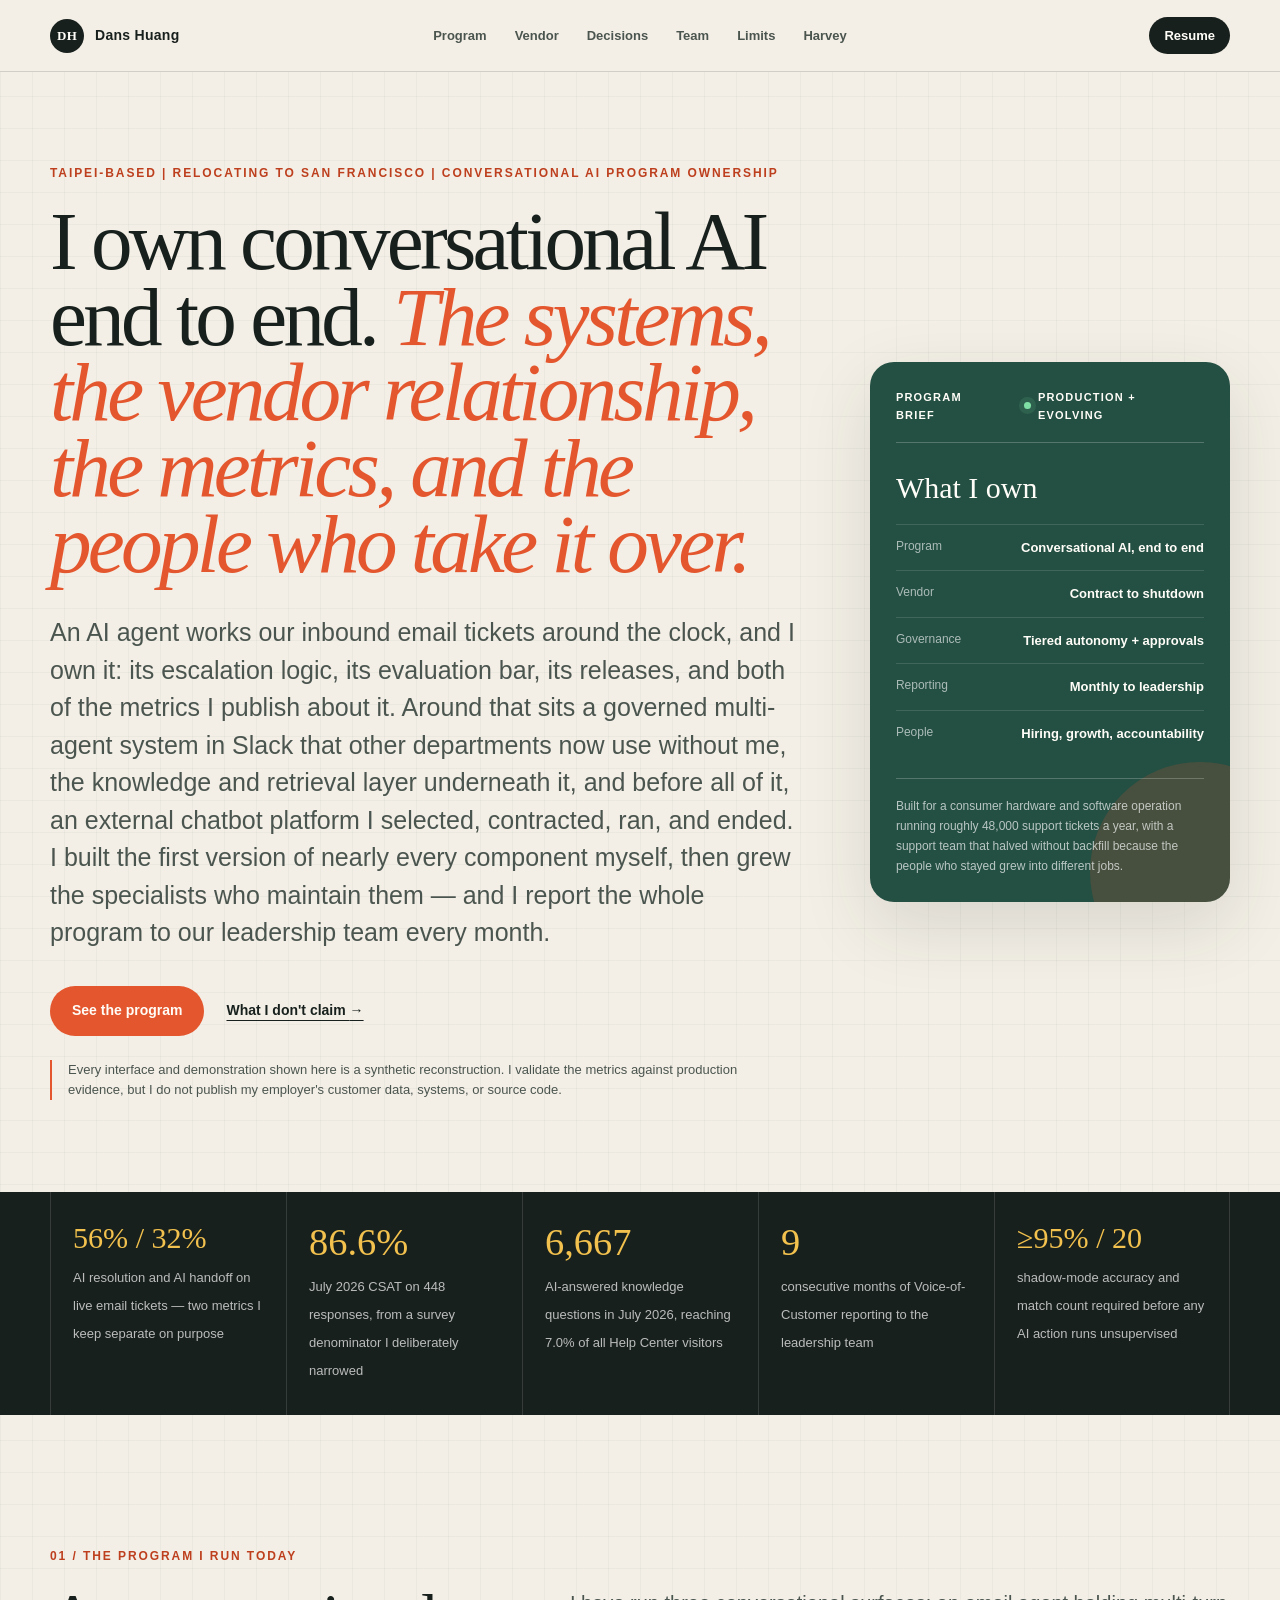
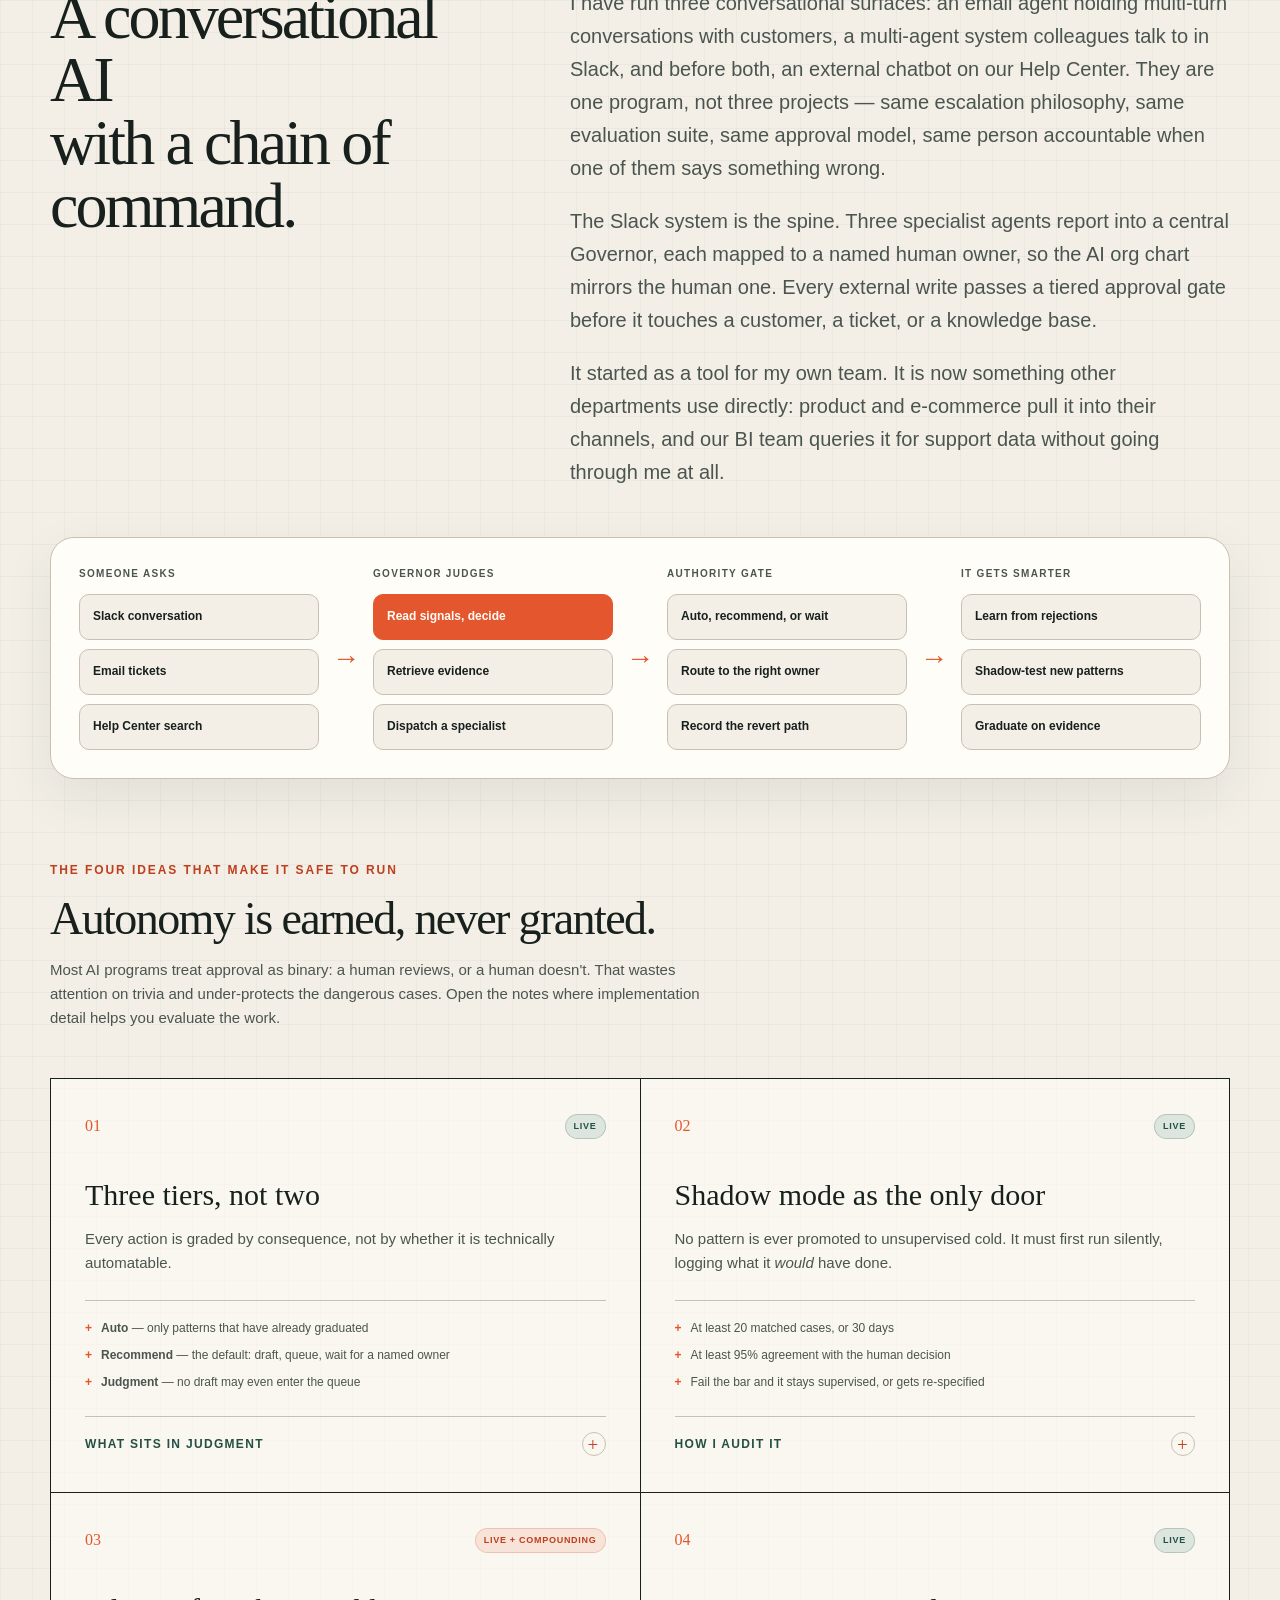
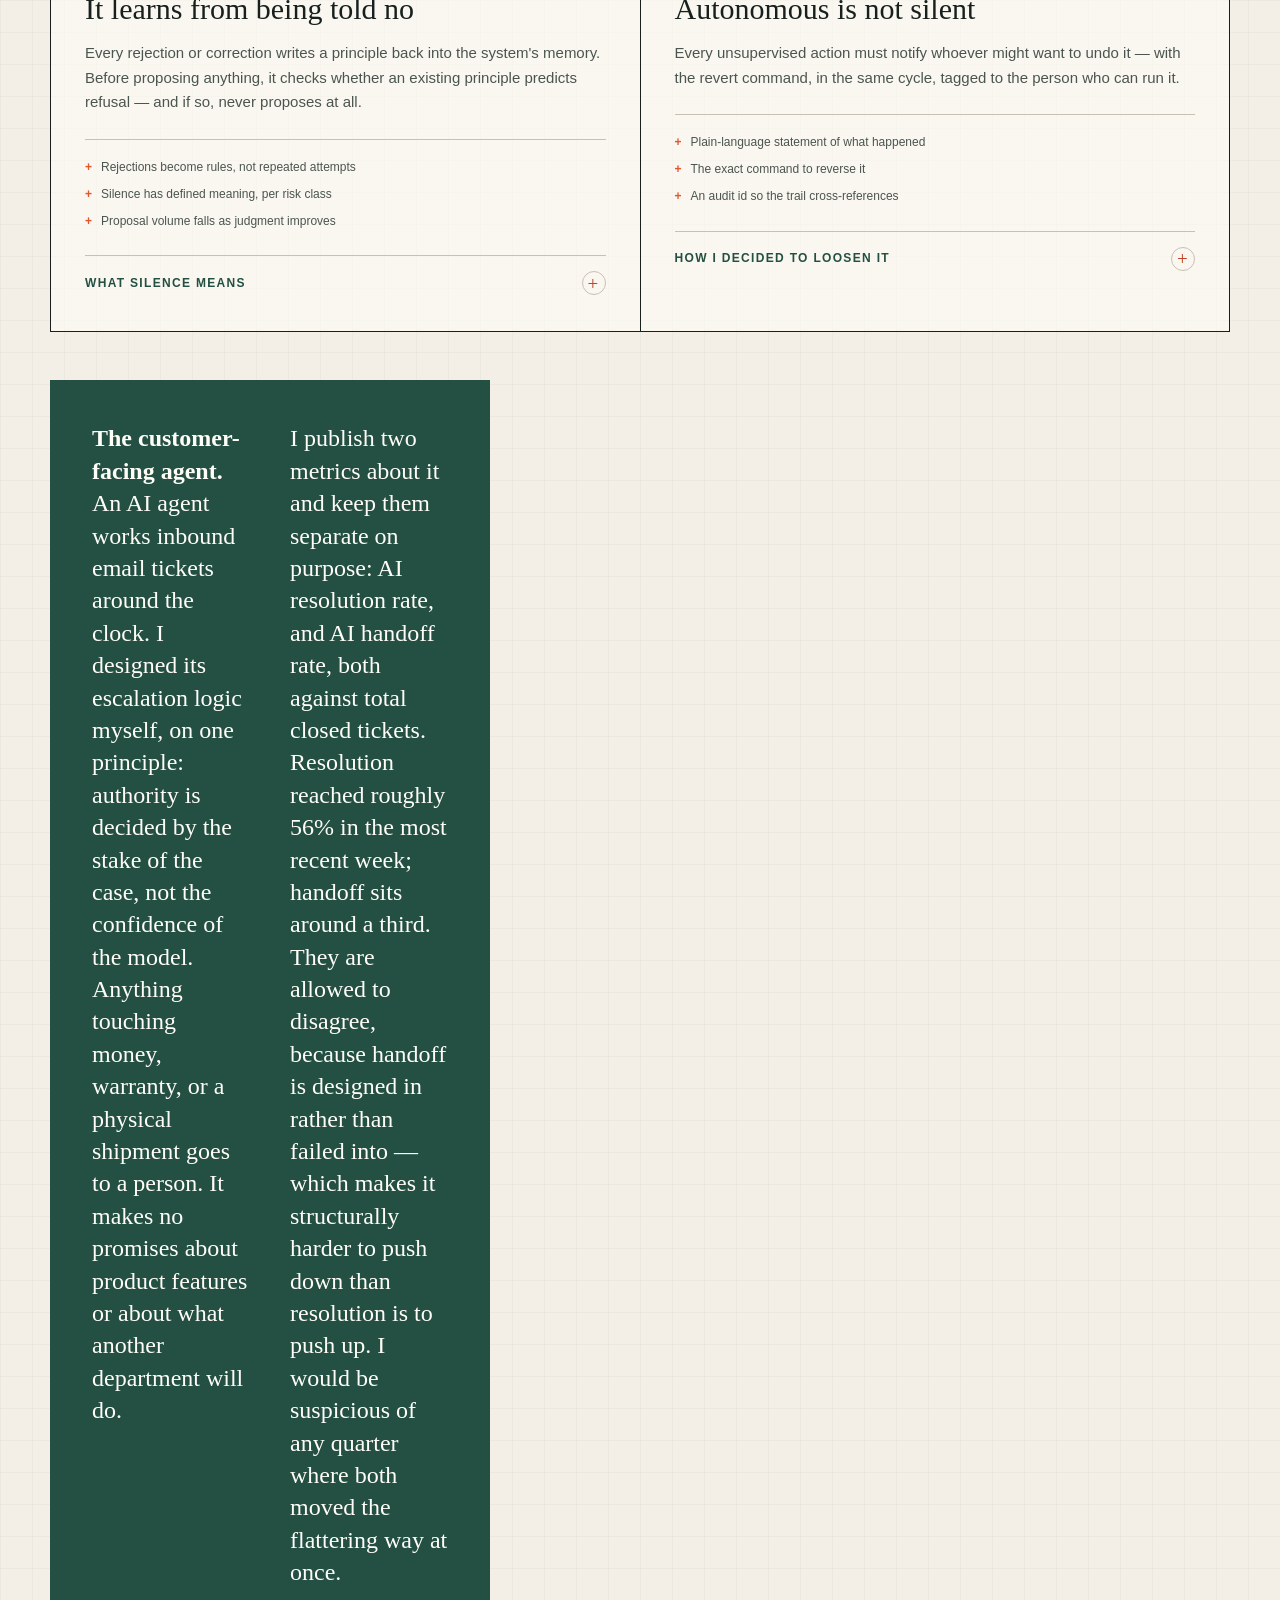
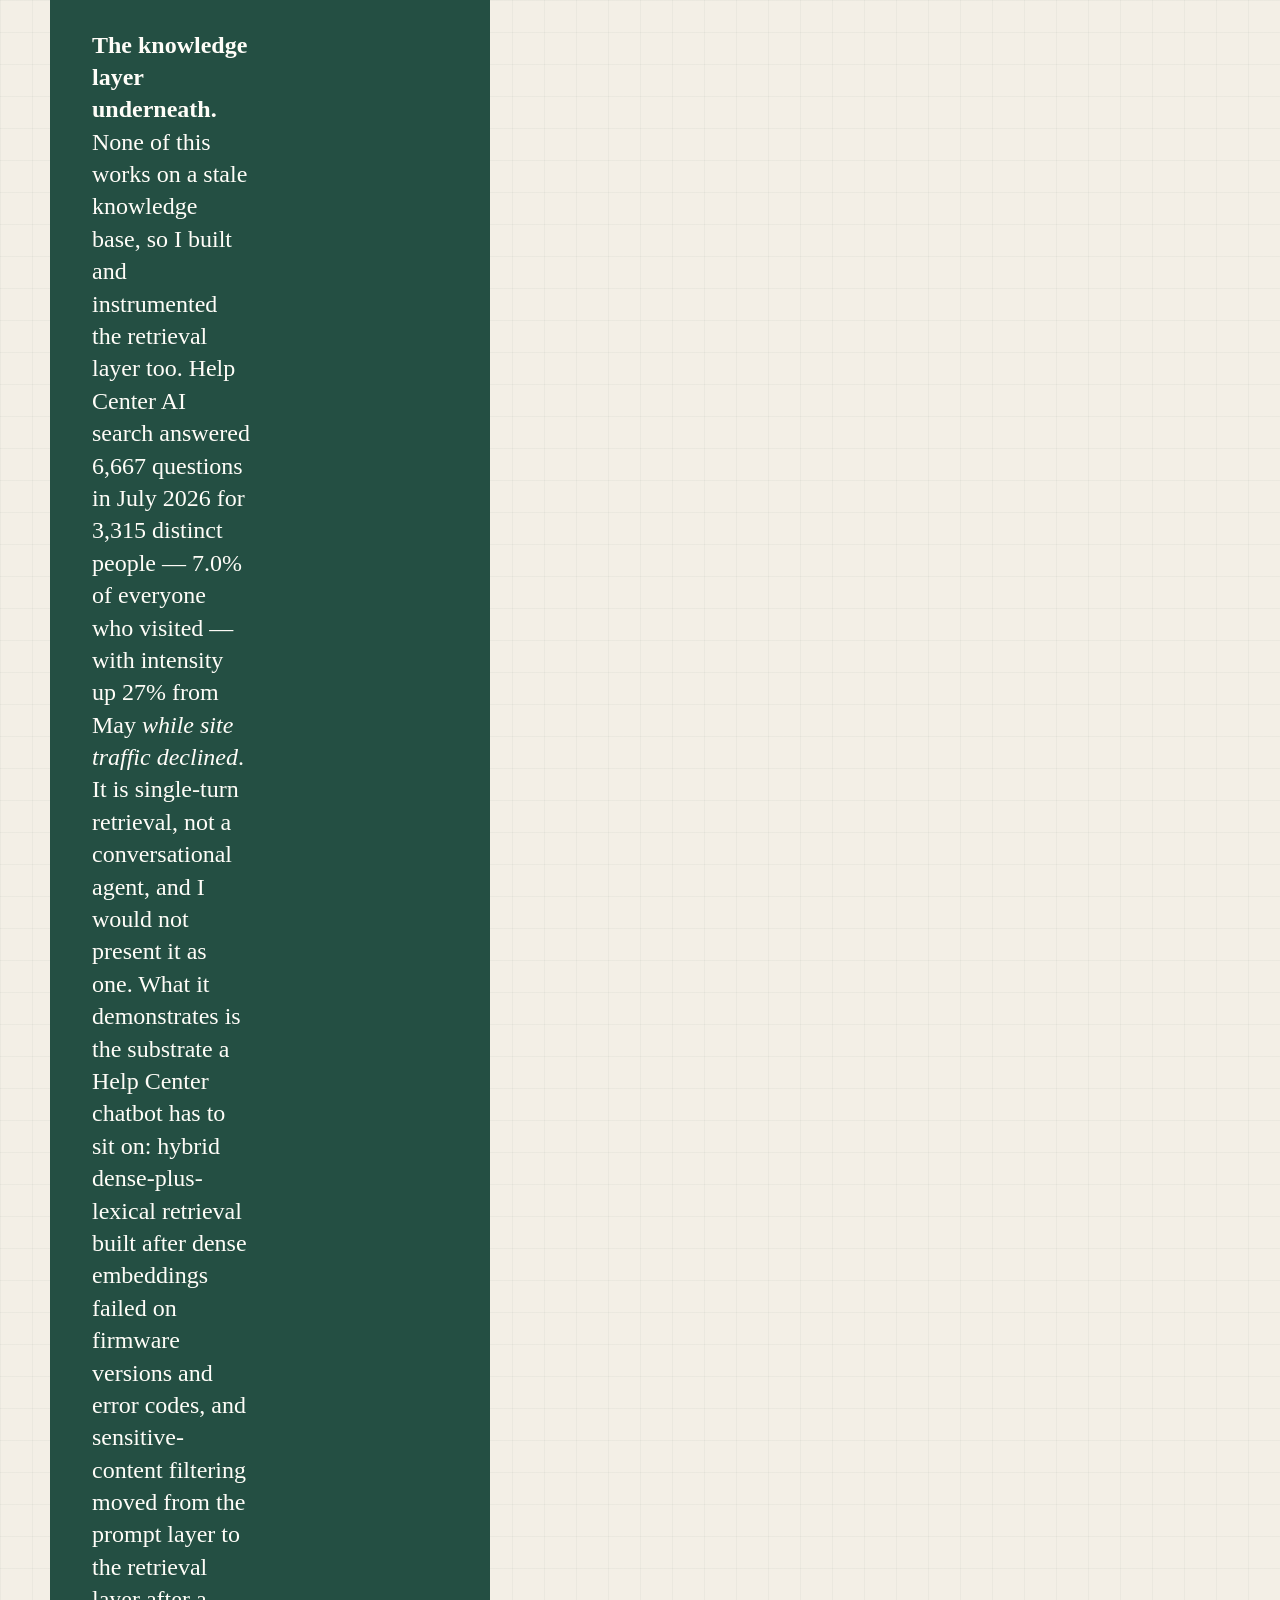
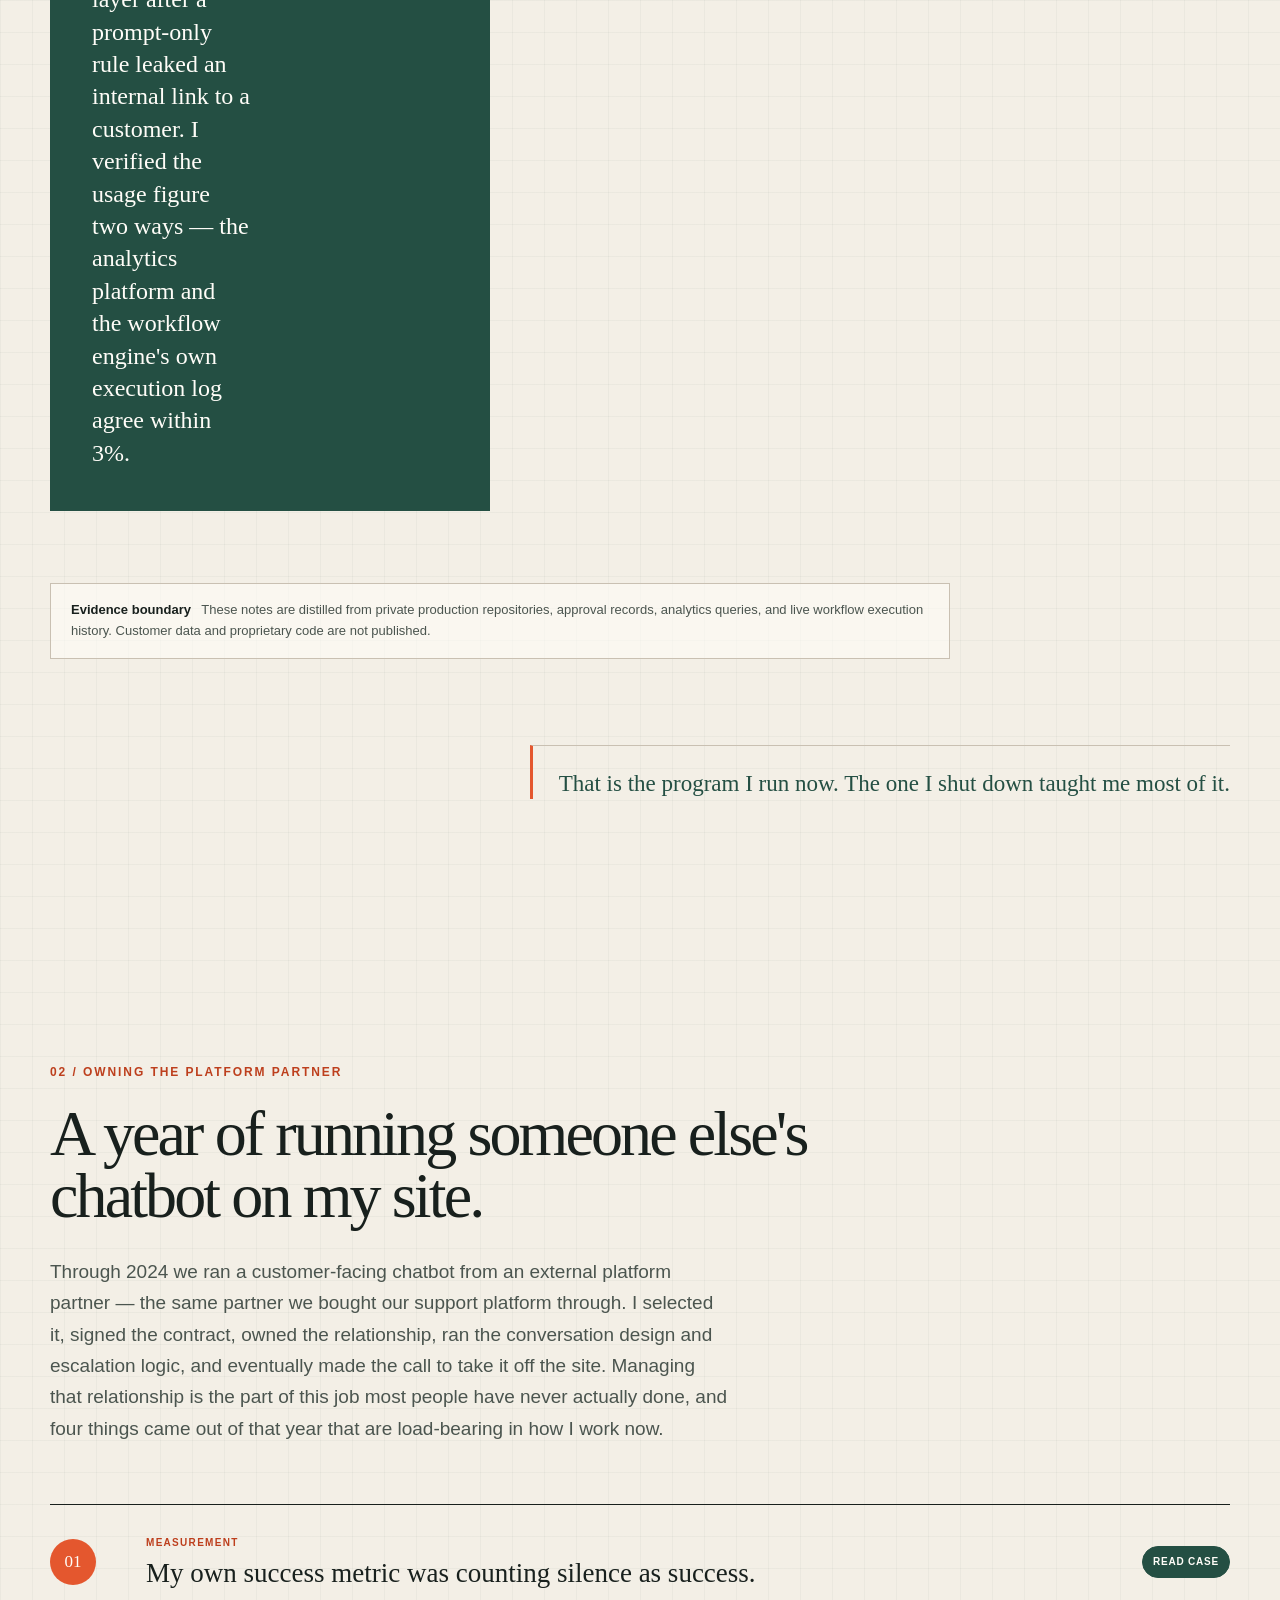
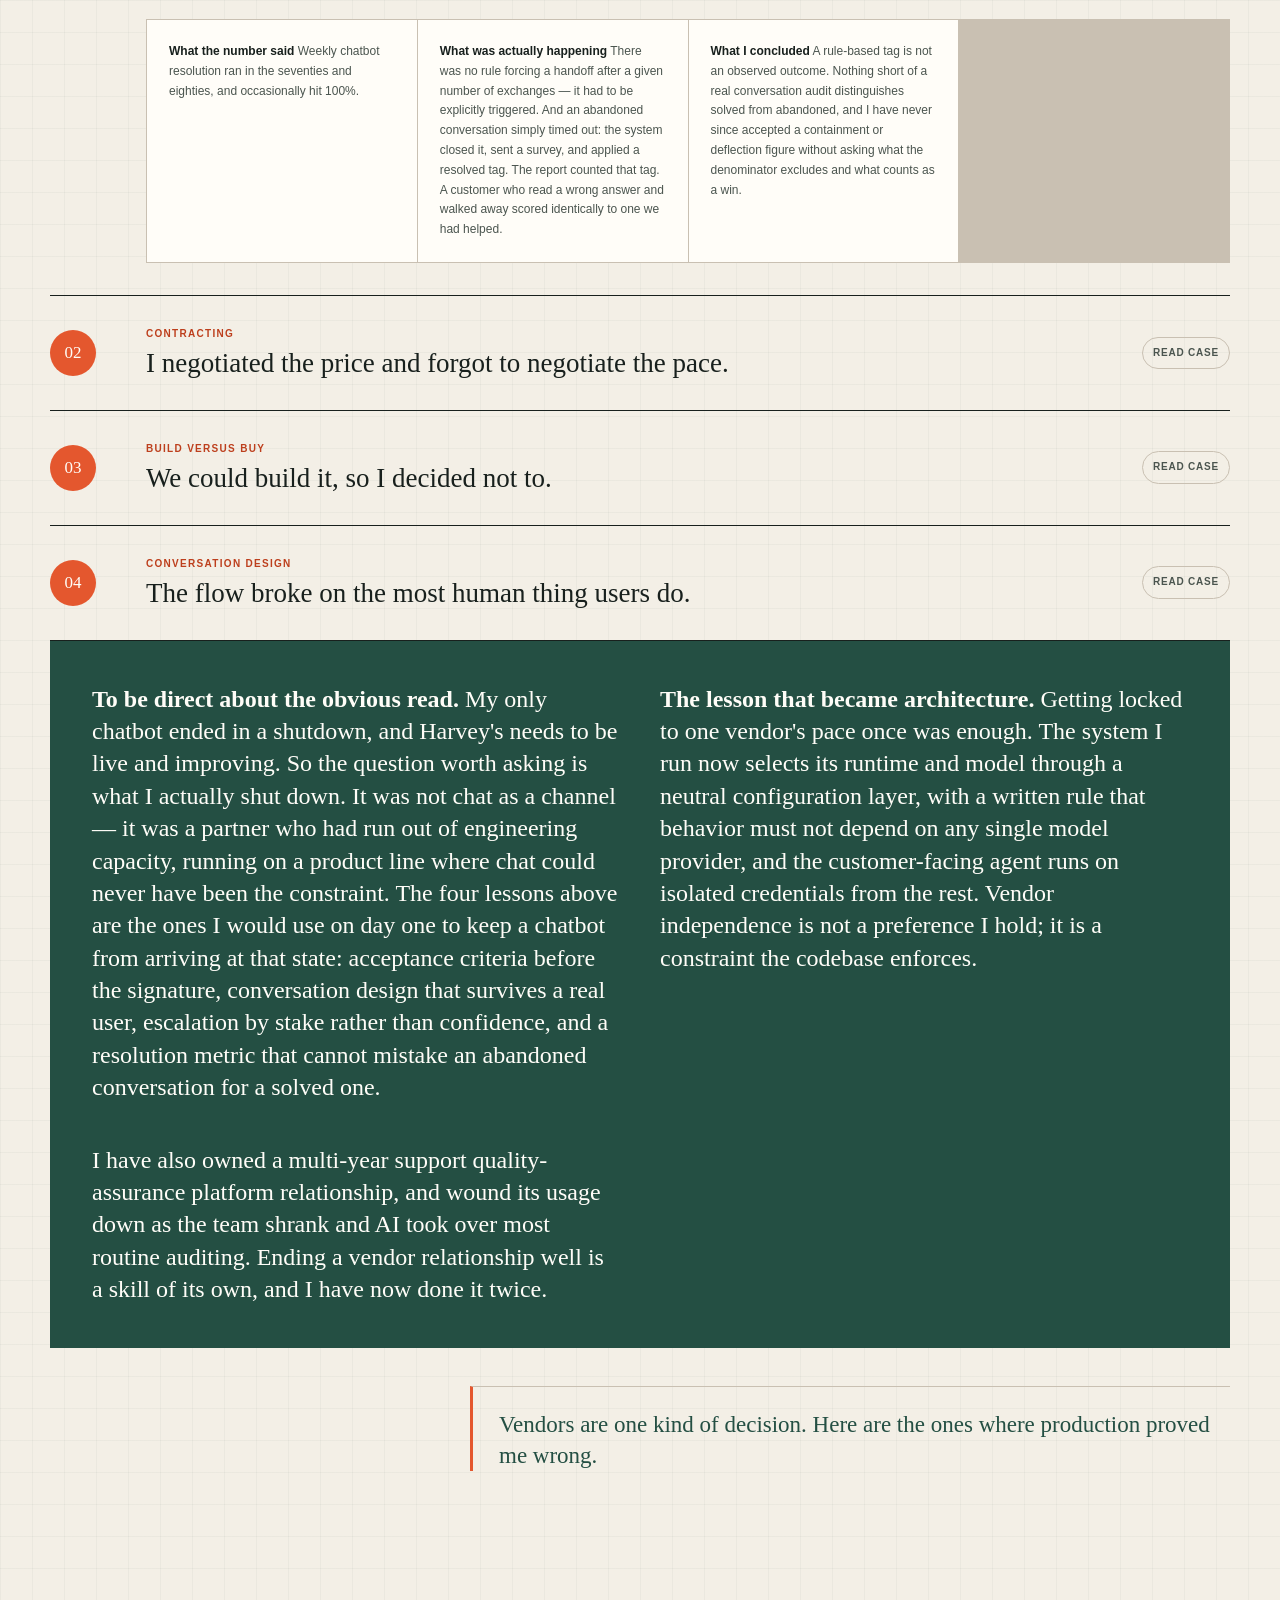
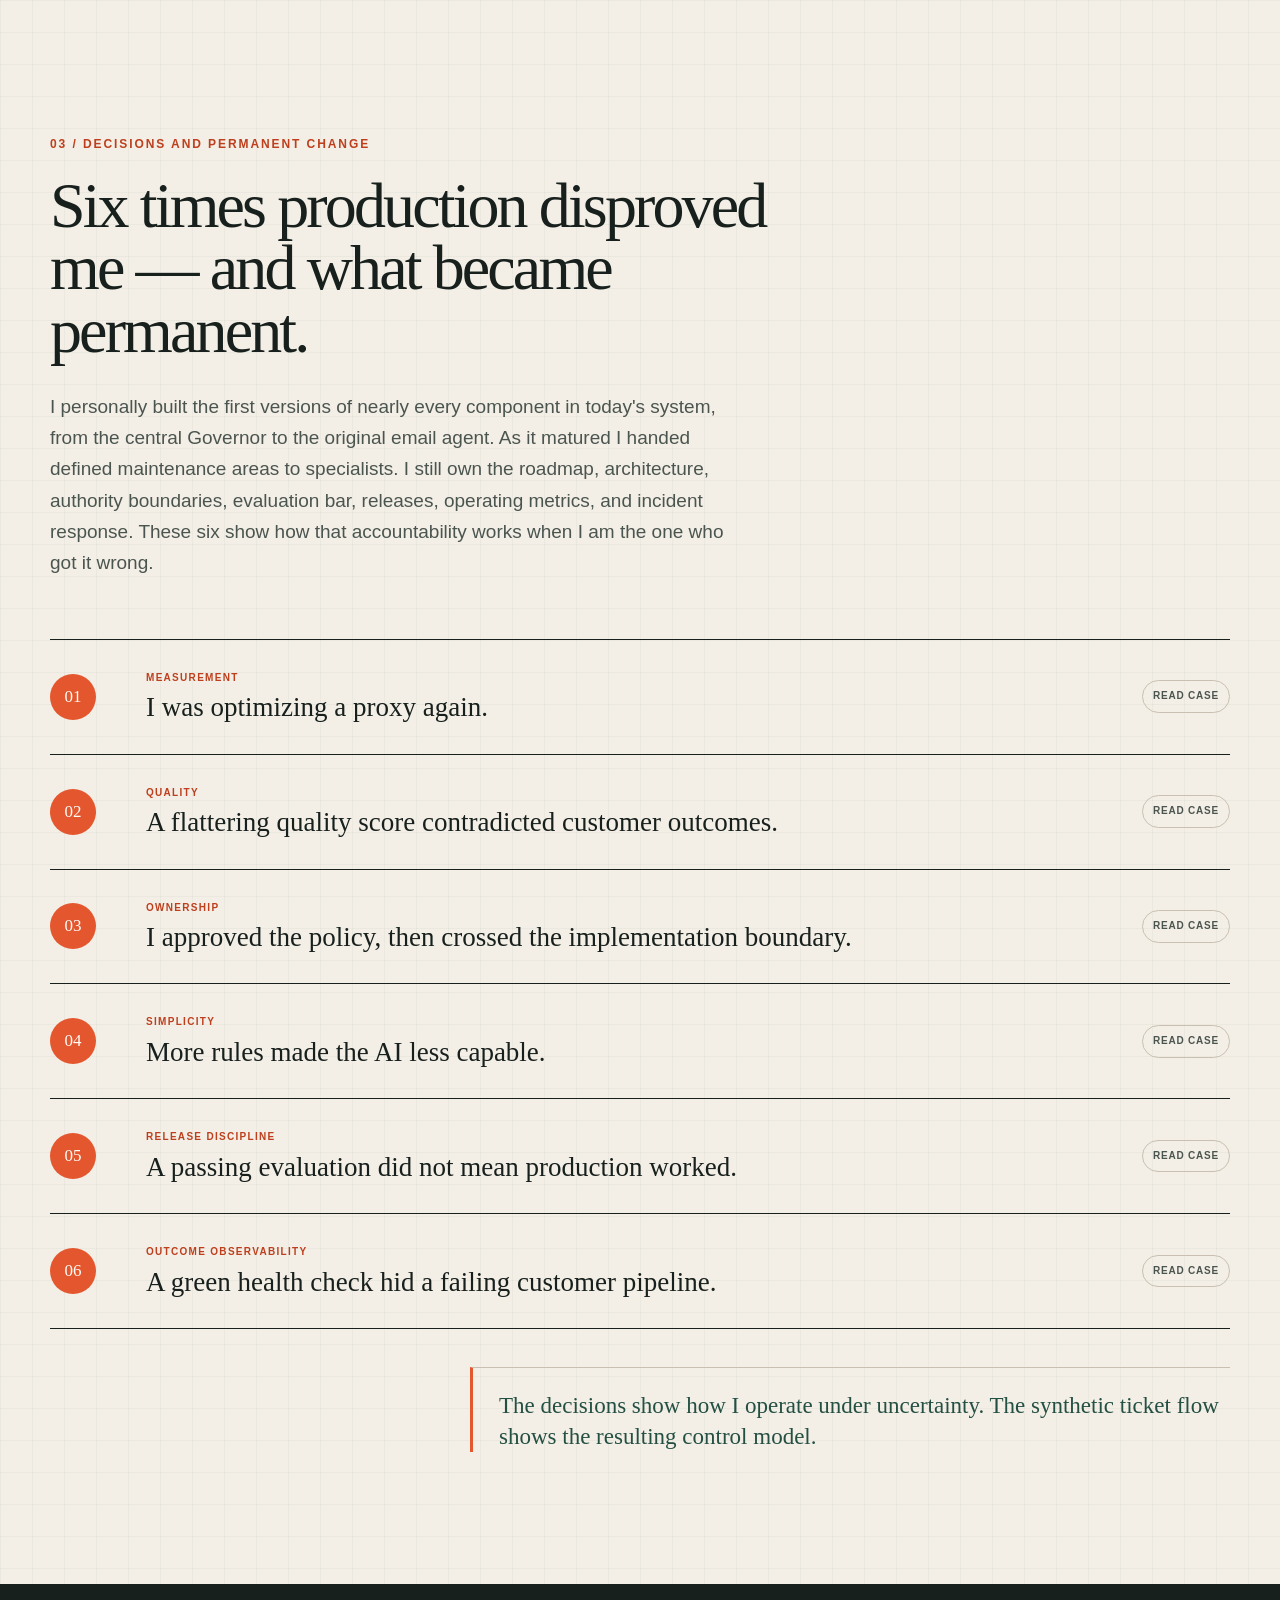
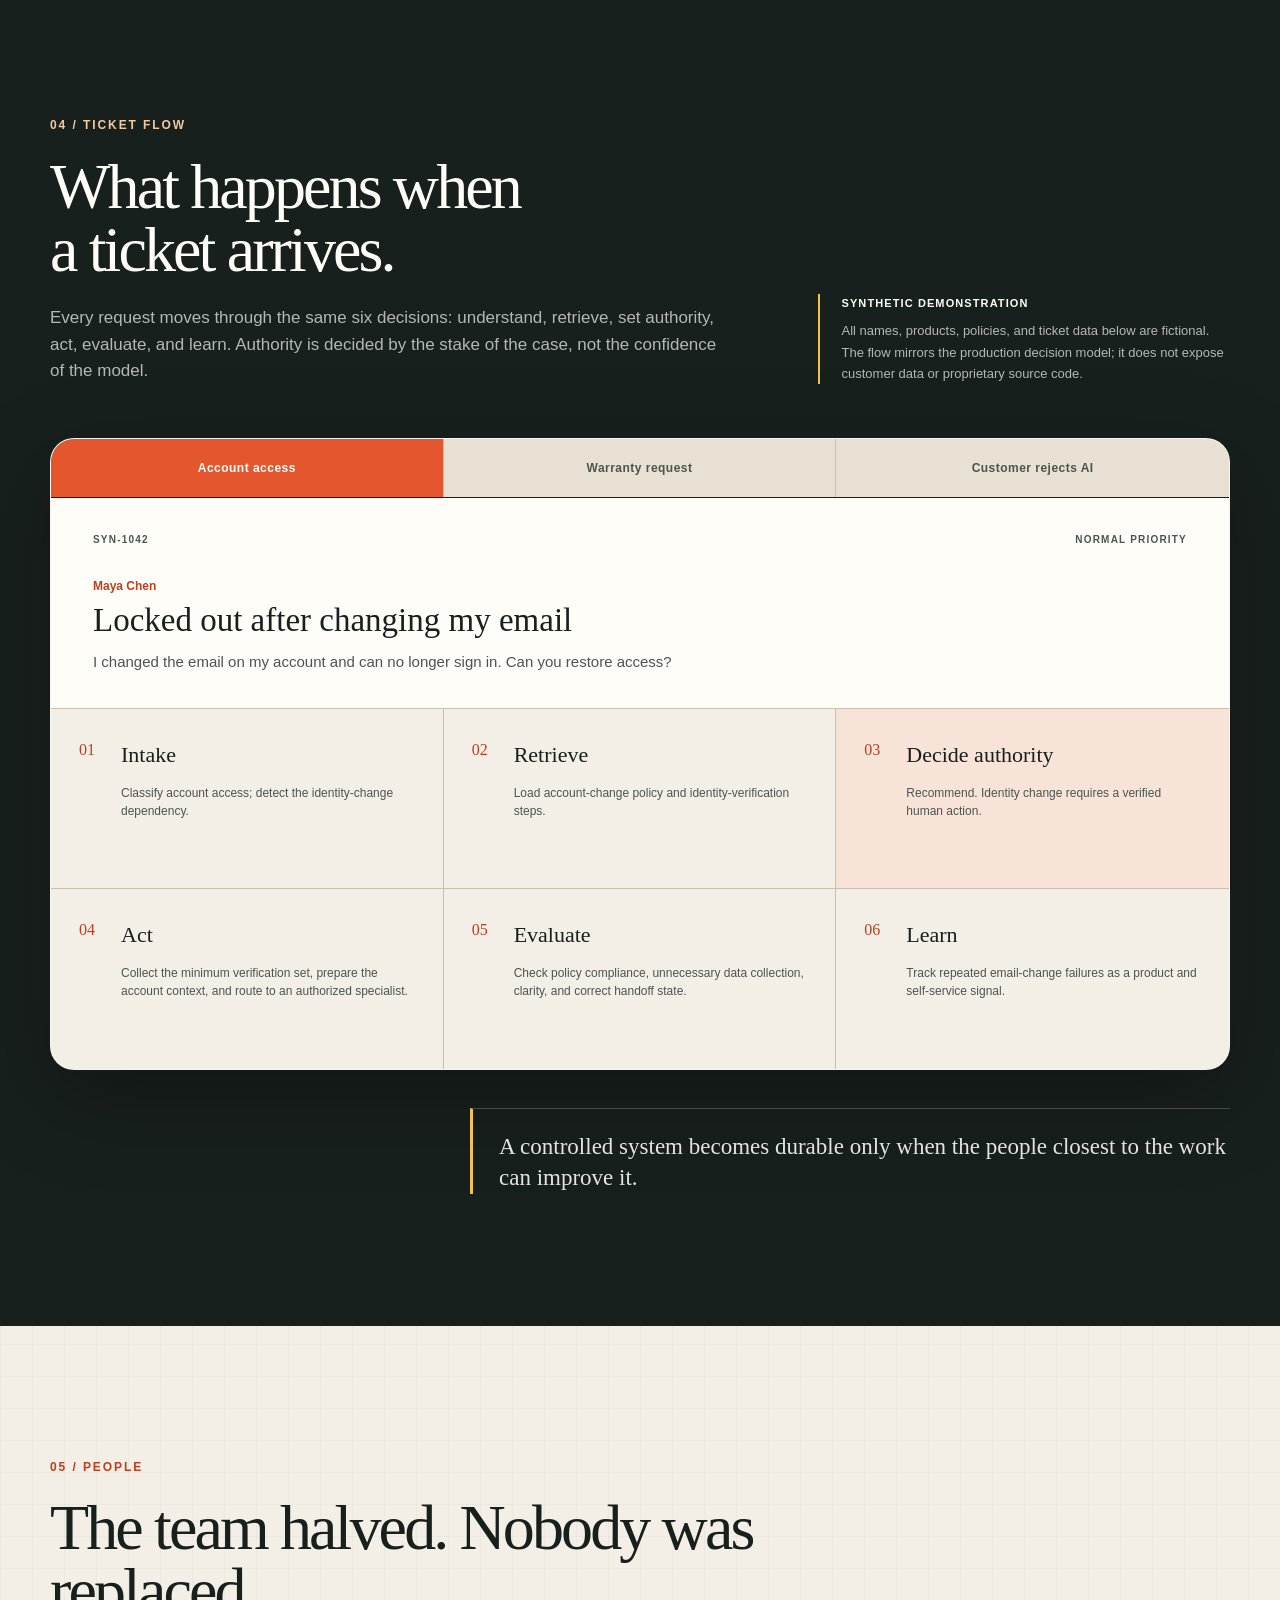
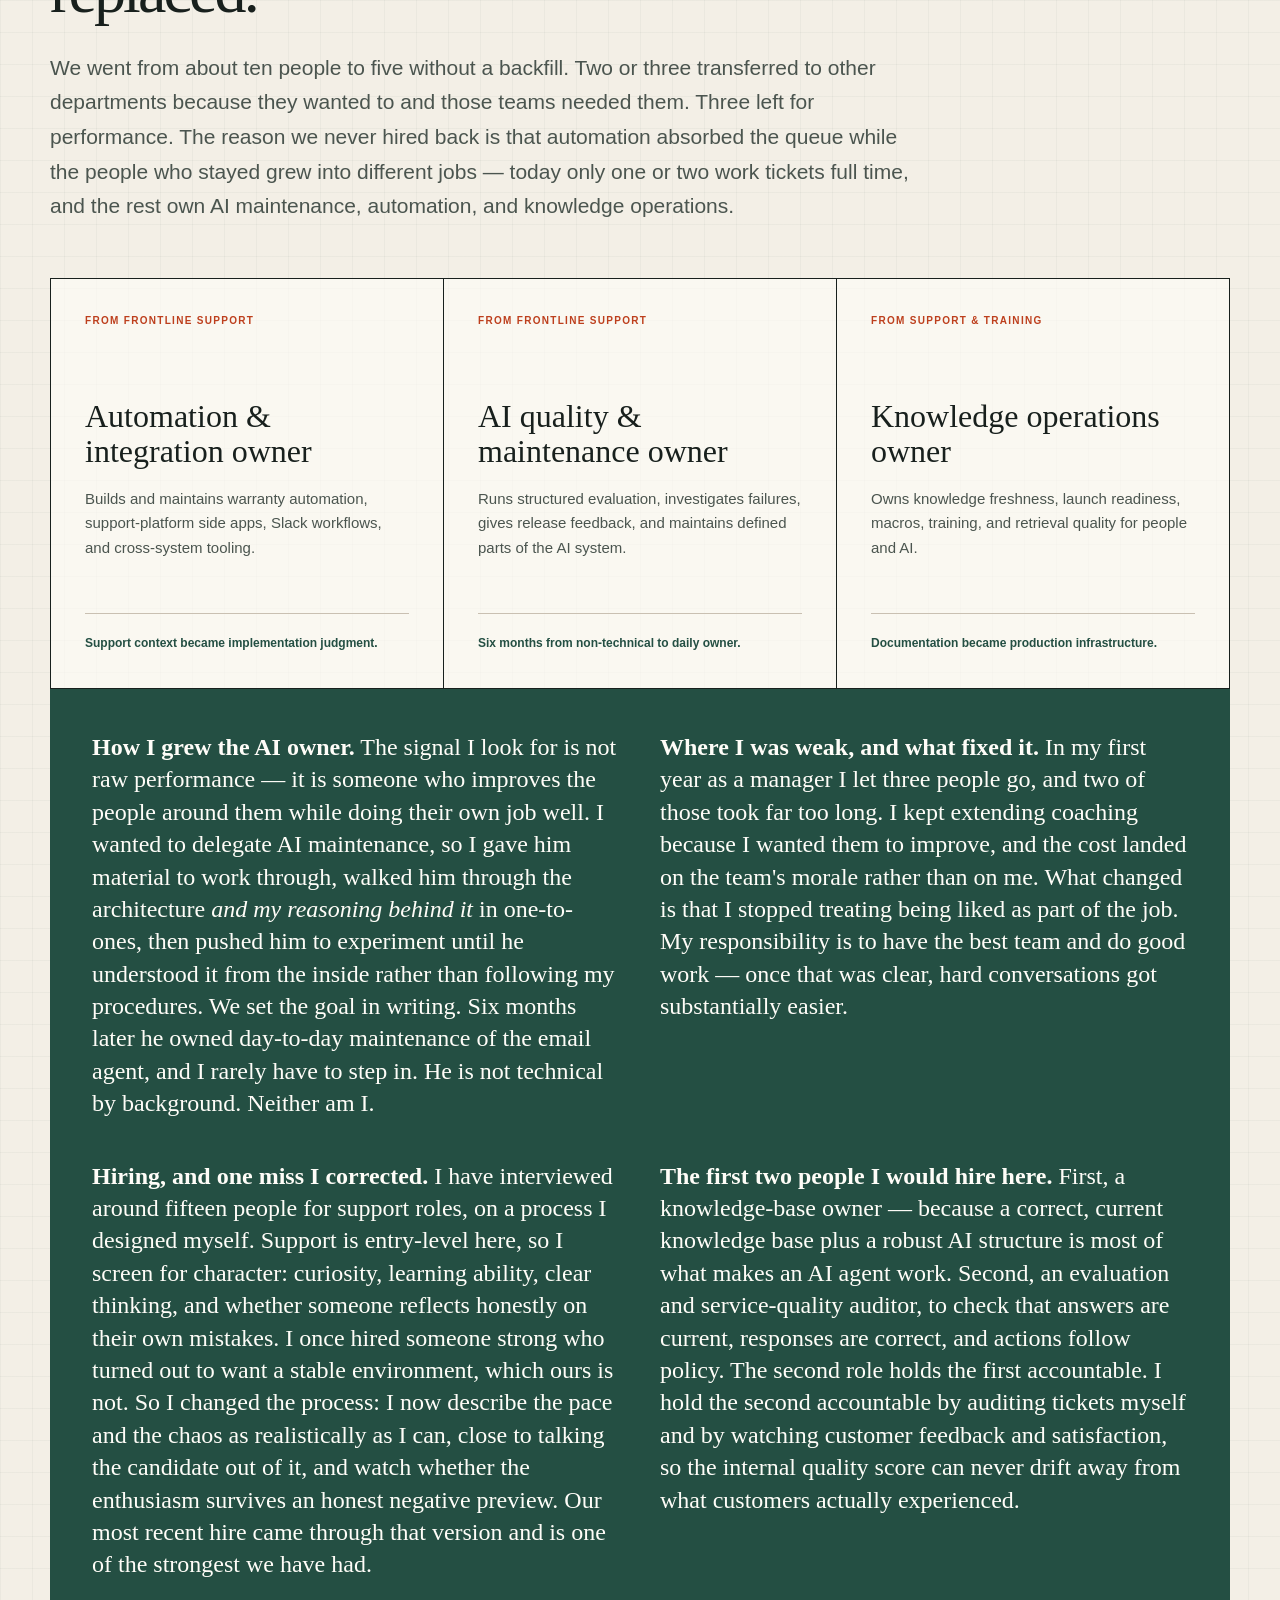
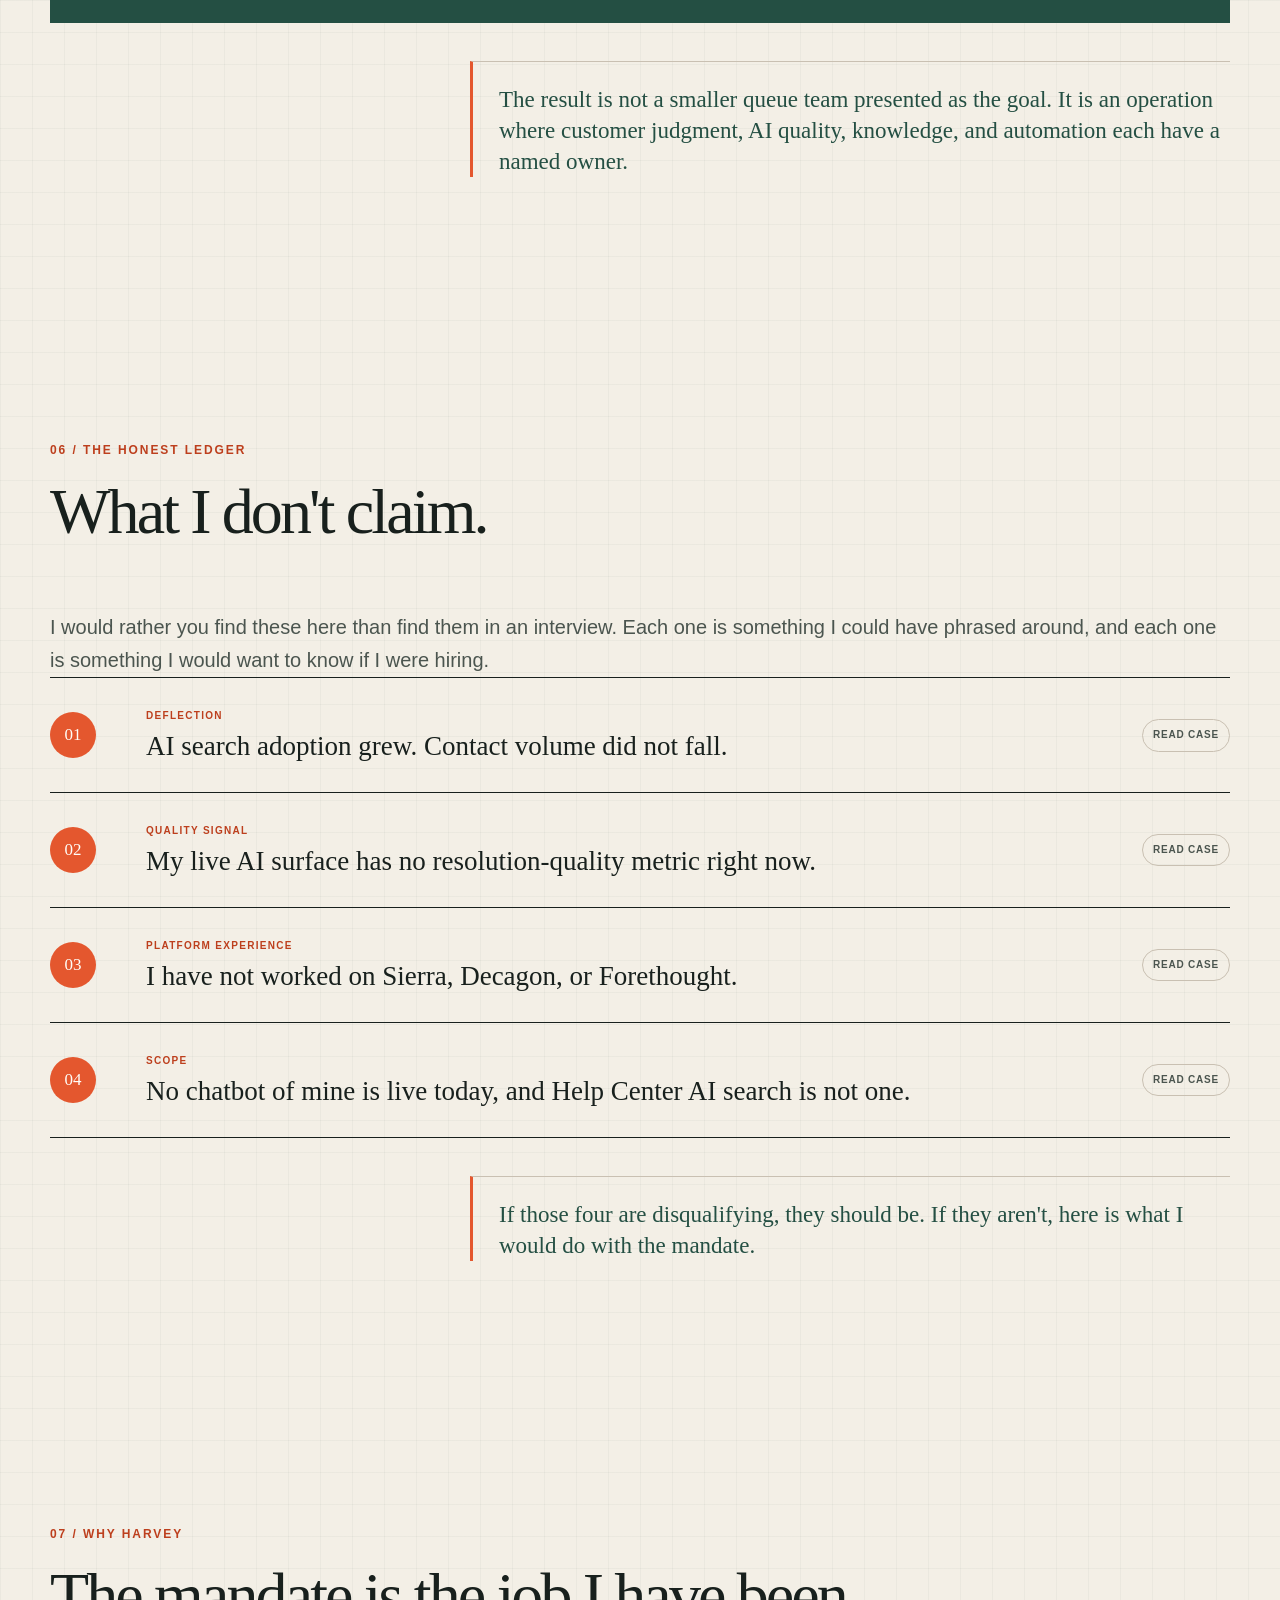
==== index.html @ 19cf3a64 "Conversational AI program ownership portfolio Case study for Dans Huang's AI Support Lead applicatio" ====
<!doctype html>
<html lang="en">
<head>
  <meta charset="utf-8">
  <meta name="viewport" content="width=device-width, initial-scale=1">
  <meta name="description" content="Dans Huang, AI Support Lead candidate: owned a chatbot program from contract to shutdown, built a governed multi-agent conversational AI that other departments use, and reports a program leadership argues with.">
  <meta name="theme-color" content="#f3efe6">
  <title>Dans Huang | Conversational AI Program Ownership</title>
  <script>document.documentElement.classList.add('js');</script>
  <link rel="stylesheet" href="styles.css?v=9">
  <script src="script.js?v=5" defer></script>
</head>
<body id="top">
  <a class="skip-link" href="#main">Skip to content</a>

  <header class="site-header">
    <a class="wordmark" href="#top" aria-label="Dans Huang, home">
      <span class="wordmark-mark">DH</span>
      <span>Dans Huang</span>
    </a>
    <nav class="site-nav" aria-label="Portfolio sections">
      <a href="#system">Program</a>
      <a href="#vendor">Vendor</a>
      <a href="#judgment">Decisions</a>
      <a href="#transformation">Team</a>
      <a href="#limits">Limits</a>
      <a href="#harvey">Harvey</a>
    </nav>
    <a class="header-jump" href="#harvey">Why Harvey</a>
    <a class="header-cta" href="assets/dans-huang-resume.pdf">Resume</a>
  </header>

  <main id="main">
    <section class="hero section-shell">
      <div class="hero-copy reveal">
        <p class="eyebrow">Taipei-based | Relocating to San Francisco | Conversational AI program ownership</p>
        <h1>I own conversational AI end to end. <em>The systems, the vendor relationship, the metrics, and the people who take it over.</em></h1>
        <p class="hero-lede">An AI agent works our inbound email tickets around the clock, and I own it: its escalation logic, its evaluation bar, its releases, and both of the metrics I publish about it. Around that sits a governed multi-agent system in Slack that other departments now use without me, the knowledge and retrieval layer underneath it, and before all of it, an external chatbot platform I selected, contracted, ran, and ended. I built the first version of nearly every component myself, then grew the specialists who maintain them &mdash; and I report the whole program to our leadership team every month.</p>
        <div class="hero-actions">
          <a class="button button-primary" href="#system">See the program</a>
          <a class="text-link" href="#limits">What I don't claim <span aria-hidden="true">&rarr;</span></a>
        </div>
        <p class="confidentiality-note">Every interface and demonstration shown here is a synthetic reconstruction. I validate the metrics against production evidence, but I do not publish my employer's customer data, systems, or source code.</p>
      </div>

      <aside class="brief-card reveal" aria-label="Program brief">
        <div class="brief-topline">
          <span>Program brief</span>
          <span class="status"><i></i> Production + evolving</span>
        </div>
        <p class="brief-title">What I own</p>
        <dl class="brief-list">
          <div><dt>Program</dt><dd>Conversational AI, end to end</dd></div>
          <div><dt>Vendor</dt><dd>Contract to shutdown</dd></div>
          <div><dt>Governance</dt><dd>Tiered autonomy + approvals</dd></div>
          <div><dt>Reporting</dt><dd>Monthly to leadership</dd></div>
          <div><dt>People</dt><dd>Hiring, growth, accountability</dd></div>
        </dl>
        <div class="brief-footer">Built for a consumer hardware and software operation running roughly 48,000 support tickets a year, with a support team that halved without backfill because the people who stayed grew into different jobs.</div>
      </aside>
    </section>

    <section class="metrics-band" aria-label="Selected evidence">
      <div class="metrics-inner">
        <article class="metric metric-compact reveal"><strong>56% / 32%</strong><span>AI resolution and AI handoff on live email tickets &mdash; two metrics I keep separate on purpose</span></article>
        <article class="metric reveal"><strong>86.6%</strong><span>July 2026 CSAT on 448 responses, from a survey denominator I deliberately narrowed</span></article>
        <article class="metric reveal"><strong>6,667</strong><span>AI-answered knowledge questions in July 2026, reaching 7.0% of all Help Center visitors</span></article>
        <article class="metric reveal"><strong>9</strong><span>consecutive months of Voice-of-Customer reporting to the leadership team</span></article>
        <article class="metric metric-compact reveal"><strong>&ge;95% / 20</strong><span>shadow-mode accuracy and match count required before any AI action runs unsupervised</span></article>
      </div>
    </section>

    <section class="section-shell section-block intro-grid" id="system">
      <div class="section-heading reveal">
        <p class="eyebrow">01 / The program I run today</p>
        <h2>A conversational AI<br>with a chain of command.</h2>
      </div>
      <div class="section-intro reveal">
        <p>I have run three conversational surfaces: an email agent holding multi-turn conversations with customers, a multi-agent system colleagues talk to in Slack, and before both, an external chatbot on our Help Center. They are one program, not three projects &mdash; same escalation philosophy, same evaluation suite, same approval model, same person accountable when one of them says something wrong.</p>
        <p>The Slack system is the spine. Three specialist agents report into a central Governor, each mapped to a named human owner, so the AI org chart mirrors the human one. Every external write passes a tiered approval gate before it touches a customer, a ticket, or a knowledge base.</p>
        <p>It started as a tool for my own team. It is now something other departments use directly: product and e-commerce pull it into their channels, and our BI team queries it for support data without going through me at all.</p>
      </div>

      <div class="system-map reveal" role="img" aria-label="Conversational AI operating architecture from request through judgment, authority tier, action, and learning">
        <div class="map-column map-entry">
          <p class="map-label">Someone asks</p>
          <div class="map-node">Slack conversation</div>
          <div class="map-node">Email tickets</div>
          <div class="map-node">Help Center search</div>
        </div>
        <div class="map-arrow" aria-hidden="true">&rarr;</div>
        <div class="map-column map-runtime">
          <p class="map-label">Governor judges</p>
          <div class="map-node map-node-accent">Read signals, decide</div>
          <div class="map-node">Retrieve evidence</div>
          <div class="map-node">Dispatch a specialist</div>
        </div>
        <div class="map-arrow" aria-hidden="true">&rarr;</div>
        <div class="map-column map-control">
          <p class="map-label">Authority gate</p>
          <div class="map-node">Auto, recommend, or wait</div>
          <div class="map-node">Route to the right owner</div>
          <div class="map-node">Record the revert path</div>
        </div>
        <div class="map-arrow" aria-hidden="true">&rarr;</div>
        <div class="map-column map-learning">
          <p class="map-label">It gets smarter</p>
          <div class="map-node">Learn from rejections</div>
          <div class="map-node">Shadow-test new patterns</div>
          <div class="map-node">Graduate on evidence</div>
        </div>
      </div>

      <div class="capability-heading reveal">
        <p class="eyebrow">The four ideas that make it safe to run</p>
        <h3>Autonomy is earned, never granted.</h3>
        <p class="technical-intro">Most AI programs treat approval as binary: a human reviews, or a human doesn't. That wastes attention on trivia and under-protects the dangerous cases. Open the notes where implementation detail helps you evaluate the work.</p>
      </div>

      <div class="module-grid">
        <article class="module-card reveal">
          <div class="module-meta"><span class="module-number">01</span><span class="module-state">Live</span></div>
          <h3>Three tiers, not two</h3>
          <p>Every action is graded by consequence, not by whether it is technically automatable.</p>
          <ul><li><strong>Auto</strong> &mdash; only patterns that have already graduated</li><li><strong>Recommend</strong> &mdash; the default: draft, queue, wait for a named owner</li><li><strong>Judgment</strong> &mdash; no draft may even enter the queue</li></ul>
          <details class="technical-note">
            <summary aria-label="How the judgment tier works"><span>What sits in Judgment</span><span aria-hidden="true">+</span></summary>
            <div class="technical-note-body">
              <p><strong>Permanently supervised</strong> Fraud signals. Legal, chargeback, or regulatory-complaint language. Any situation with no precedent in the audit log and no matching skill. Cross-team political sensitivity. Customer-facing commitments above a materiality threshold.</p>
              <p><strong>The rule that matters</strong> A Judgment item never auto-escalates to a lower tier. Only I can re-grade it. Pattern-matching in unfamiliar territory is exactly where an AI is most confident and most wrong, so the system is forbidden from trying.</p>
            </div>
          </details>
        </article>
        <article class="module-card reveal">
          <div class="module-meta"><span class="module-number">02</span><span class="module-state">Live</span></div>
          <h3>Shadow mode as the only door</h3>
          <p>No pattern is ever promoted to unsupervised cold. It must first run silently, logging what it <em>would</em> have done.</p>
          <ul><li>At least 20 matched cases, or 30 days</li><li>At least 95% agreement with the human decision</li><li>Fail the bar and it stays supervised, or gets re-specified</li></ul>
          <details class="technical-note">
            <summary aria-label="How shadow mode is audited"><span>How I audit it</span><span aria-hidden="true">+</span></summary>
            <div class="technical-note-body">
              <p><strong>Method</strong> Each shadow match writes one structured line: the evidence, the intended action, and a null outcome field. When the real human decision lands, the outcome is backfilled. Accuracy is scored against that paired record, not against my impression of how it has been doing.</p>
              <p><strong>An honest failure</strong> The framework sat dormant for nineteen days after launch because nothing was writing to the log. Nothing graduated, and the gap is recorded in the spec rather than quietly patched. A governance mechanism that is not wired into the daily loop is decoration.</p>
            </div>
          </details>
        </article>
        <article class="module-card reveal">
          <div class="module-meta"><span class="module-number">03</span><span class="module-state module-state-evolving">Live + compounding</span></div>
          <h3>It learns from being told no</h3>
          <p>Every rejection or correction writes a principle back into the system's memory. Before proposing anything, it checks whether an existing principle predicts refusal &mdash; and if so, never proposes at all.</p>
          <ul><li>Rejections become rules, not repeated attempts</li><li>Silence has defined meaning, per risk class</li><li>Proposal volume falls as judgment improves</li></ul>
          <details class="technical-note">
            <summary aria-label="How silence is interpreted"><span>What silence means</span><span aria-hidden="true">+</span></summary>
            <div class="technical-note-body">
              <p><strong>Non-customer-facing</strong> Forty-eight hours without a reply is a no. The proposal closes itself, records the reason, and the pattern is learned. An approval queue that accumulates unanswered items is not a control; it is a backlog wearing a control's clothes.</p>
              <p><strong>Customer-facing</strong> Never expires. It escalates to me on a separate channel until I answer. The asymmetry is deliberate: the cost of a silently dropped internal suggestion is small, and the cost of a silently dropped customer commitment is not.</p>
            </div>
          </details>
        </article>
        <article class="module-card reveal">
          <div class="module-meta"><span class="module-number">04</span><span class="module-state">Live</span></div>
          <h3>Autonomous is not silent</h3>
          <p>Every unsupervised action must notify whoever might want to undo it &mdash; with the revert command, in the same cycle, tagged to the person who can run it.</p>
          <ul><li>Plain-language statement of what happened</li><li>The exact command to reverse it</li><li>An audit id so the trail cross-references</li></ul>
          <details class="technical-note">
            <summary aria-label="How autonomy was expanded"><span>How I decided to loosen it</span><span aria-hidden="true">+</span></summary>
            <div class="technical-note-body">
              <p><strong>The evidence</strong> I ran a thirty-day audit of the approval channel and found that 65% of the posts had drawn zero human engagement. That is not a healthy control; it is a queue people have learned to scroll past. The expansion of autonomy was argued from that number, not from a feeling that the AI had got good.</p>
              <p><strong>The constraint I kept</strong> If a stakeholder cannot be identified, or the blast radius is uncertain, the action drops back to supervised. The written rule is that not knowing who to tell is never a reason to act quietly.</p>
            </div>
          </details>
        </article>
      </div>

      <div class="transformation-proof reveal">
        <p><strong>The customer-facing agent.</strong> An AI agent works inbound email tickets around the clock. I designed its escalation logic myself, on one principle: authority is decided by the stake of the case, not the confidence of the model. Anything touching money, warranty, or a physical shipment goes to a person. It makes no promises about product features or about what another department will do.</p>
        <p>I publish two metrics about it and keep them separate on purpose: AI resolution rate, and AI handoff rate, both against total closed tickets. Resolution reached roughly 56% in the most recent week; handoff sits around a third. They are allowed to disagree, because handoff is designed in rather than failed into &mdash; which makes it structurally harder to push down than resolution is to push up. I would be suspicious of any quarter where both moved the flattering way at once.</p>
        <p><strong>The knowledge layer underneath.</strong> None of this works on a stale knowledge base, so I built and instrumented the retrieval layer too. Help Center AI search answered 6,667 questions in July 2026 for 3,315 distinct people &mdash; 7.0% of everyone who visited &mdash; with intensity up 27% from May <em>while site traffic declined</em>. It is single-turn retrieval, not a conversational agent, and I would not present it as one. What it demonstrates is the substrate a Help Center chatbot has to sit on: hybrid dense-plus-lexical retrieval built after dense embeddings failed on firmware versions and error codes, and sensitive-content filtering moved from the prompt layer to the retrieval layer after a prompt-only rule leaked an internal link to a customer. I verified the usage figure two ways &mdash; the analytics platform and the workflow engine's own execution log agree within 3%.</p>
      </div>

      <p class="evidence-boundary reveal"><strong>Evidence boundary</strong> These notes are distilled from private production repositories, approval records, analytics queries, and live workflow execution history. Customer data and proprietary code are not published.</p>

      <p class="section-bridge reveal">That is the program I run now. The one I shut down taught me most of it.</p>
    </section>

    <section class="section-shell section-block judgment-section" id="vendor">
      <div class="section-heading reveal">
        <p class="eyebrow">02 / Owning the platform partner</p>
        <h2>A year of running someone else's chatbot on my site.</h2>
      </div>
      <p class="judgment-lede reveal">Through 2024 we ran a customer-facing chatbot from an external platform partner &mdash; the same partner we bought our support platform through. I selected it, signed the contract, owned the relationship, ran the conversation design and escalation logic, and eventually made the call to take it off the site. Managing that relationship is the part of this job most people have never actually done, and four things came out of that year that are load-bearing in how I work now.</p>

      <div class="incident-list">
        <details class="incident reveal" open>
          <summary>
            <span class="incident-index">01</span>
            <span class="incident-summary"><small>Measurement</small><strong>My own success metric was counting silence as success.</strong></span>
            <span class="incident-toggle">Read case</span>
          </summary>
          <div class="incident-body"><p><strong>What the number said</strong> Weekly chatbot resolution ran in the seventies and eighties, and occasionally hit 100%.</p><p><strong>What was actually happening</strong> There was no rule forcing a handoff after a given number of exchanges &mdash; it had to be explicitly triggered. And an abandoned conversation simply timed out: the system closed it, sent a survey, and applied a resolved tag. The report counted that tag. A customer who read a wrong answer and walked away scored identically to one we had helped.</p><p><strong>What I concluded</strong> A rule-based tag is not an observed outcome. Nothing short of a real conversation audit distinguishes solved from abandoned, and I have never since accepted a containment or deflection figure without asking what the denominator excludes and what counts as a win.</p></div>
        </details>
        <details class="incident reveal">
          <summary>
            <span class="incident-index">02</span>
            <span class="incident-summary"><small>Contracting</small><strong>I negotiated the price and forgot to negotiate the pace.</strong></span>
            <span class="incident-toggle">Read case</span>
          </summary>
          <div class="incident-body"><p><strong>What I did not ask for</strong> A strict service level. A committed roadmap with a mechanism to hold them to it. Any written definition of what the product had to be able to do three and six months out.</p><p><strong>Why it mattered</strong> When the partner's engineering capacity ran short and they stopped keeping pace with the models available, I had no lever and no yardstick. I could be dissatisfied, but I could not be specific, and a vendor conversation without specifics is just a complaint.</p><p><strong>What I would do on day one now</strong> Define the acceptance criteria before the signature, not after the disappointment. Name the review cadence, the performance evidence each side brings, and what happens when the evidence is bad.</p></div>
        </details>
        <details class="incident reveal">
          <summary>
            <span class="incident-index">03</span>
            <span class="incident-summary"><small>Build versus buy</small><strong>We could build it, so I decided not to.</strong></span>
            <span class="incident-toggle">Read case</span>
          </summary>
          <div class="incident-body"><p><strong>The case for building</strong> By the time the partner was falling behind, we already had a working email AI wired into the Help Center, the knowledge base, our internal processes, and our internal platforms. We built a chatbot prototype of our own, and it worked.</p><p><strong>Why I shelved it indefinitely</strong> Our ticket mix is dominated by troubleshooting and warranty service &mdash; cases needing data lookups and several rounds of product-specific instruction. Chat was not the constraint. Widening the email agent moved more customer outcome per week of engineering than launching a chat surface would have.</p><p><strong>What that means for Harvey</strong> I have made this call in both directions, which is why I can tell where a product sits. Chat is a weak container for hardware diagnosis and shipping logistics, and a strong one for precise knowledge questions from professionals who expect an immediate answer &mdash; which is the shape of Harvey's Help Center. I would not arrive relitigating whether the chatbot should exist. I would arrive knowing what makes one worth keeping.</p></div>
        </details>
        <details class="incident reveal">
          <summary>
            <span class="incident-index">04</span>
            <span class="incident-summary"><small>Conversation design</small><strong>The flow broke on the most human thing users do.</strong></span>
            <span class="incident-toggle">Read case</span>
          </summary>
          <div class="incident-body"><p><strong>The failure</strong> The bot assumed one message per turn. Anxious customers do not send one message per turn &mdash; they send three in a row while they think. Every burst broke the flow and confused the bot, and the experience collapsed exactly when the customer was most upset.</p><p><strong>The other two</strong> It has to feel conversational rather than retrieved, and it has to be fast. Latency reads as indifference.</p><p><strong>Where it went</strong> All three went into the prototype we built afterward, and the escalation logic I designed for the email agent is built on the same principle: decide by the stake of the case, not by the confidence of the model.</p></div>
        </details>
      </div>

      <div class="transformation-proof reveal">
        <p><strong>To be direct about the obvious read.</strong> My only chatbot ended in a shutdown, and Harvey's needs to be live and improving. So the question worth asking is what I actually shut down. It was not chat as a channel &mdash; it was a partner who had run out of engineering capacity, running on a product line where chat could never have been the constraint. The four lessons above are the ones I would use on day one to keep a chatbot from arriving at that state: acceptance criteria before the signature, conversation design that survives a real user, escalation by stake rather than confidence, and a resolution metric that cannot mistake an abandoned conversation for a solved one.</p>
        <p><strong>The lesson that became architecture.</strong> Getting locked to one vendor's pace once was enough. The system I run now selects its runtime and model through a neutral configuration layer, with a written rule that behavior must not depend on any single model provider, and the customer-facing agent runs on isolated credentials from the rest. Vendor independence is not a preference I hold; it is a constraint the codebase enforces.</p>
        <p>I have also owned a multi-year support quality-assurance platform relationship, and wound its usage down as the team shrank and AI took over most routine auditing. Ending a vendor relationship well is a skill of its own, and I have now done it twice.</p>
      </div>
      <p class="section-bridge reveal">Vendors are one kind of decision. Here are the ones where production proved me wrong.</p>
    </section>

    <section class="section-shell section-block judgment-section" id="judgment">
      <div class="section-heading reveal">
        <p class="eyebrow">03 / Decisions and permanent change</p>
        <h2>Six times production disproved me &mdash; and what became permanent.</h2>
      </div>
      <p class="judgment-lede reveal">I personally built the first versions of nearly every component in today's system, from the central Governor to the original email agent. As it matured I handed defined maintenance areas to specialists. I still own the roadmap, architecture, authority boundaries, evaluation bar, releases, operating metrics, and incident response. These six show how that accountability works when I am the one who got it wrong.</p>

      <div class="incident-list">
        <details class="incident reveal">
          <summary>
            <span class="incident-index">01</span>
            <span class="incident-summary"><small>Measurement</small><strong>I was optimizing a proxy again.</strong></span>
            <span class="incident-toggle">Read case</span>
          </summary>
          <div class="incident-body"><p><strong>The decision</strong> I treated final ticket ownership as the AI handoff metric and planned toward an 80% AI-resolution target.</p><p><strong>The signal</strong> Final ownership missed mid-ticket human intervention, while many apparent failures were correct warranty or authority escalations.</p><p><strong>The correction</strong> I split AI-attempted capability from handoff quality rather than optimizing one number that flattered both.</p><p><strong>What became permanent</strong> Two separate published metrics that are allowed to disagree, and a roadmap governed by customer outcomes instead of a single automation gate.</p></div>
        </details>
        <details class="incident reveal">
          <summary>
            <span class="incident-index">02</span>
            <span class="incident-summary"><small>Quality</small><strong>A flattering quality score contradicted customer outcomes.</strong></span>
            <span class="incident-toggle">Read case</span>
          </summary>
          <div class="incident-body"><p><strong>The decision</strong> Our audit rubric rated the AI above the human team.</p><p><strong>The signal</strong> Its dissatisfaction outcomes were worse; the rubric rewarded polished responses without anchoring to customer satisfaction.</p><p><strong>The correction</strong> I rejected the score and recalibrated the rubric around dissatisfaction and explicit human-escalation failures.</p><p><strong>What became permanent</strong> High-scoring dissatisfied tickets now flag calibration failure, and confirmed causes require a regression case before closure.</p></div>
        </details>
        <details class="incident reveal">
          <summary>
            <span class="incident-index">03</span>
            <span class="incident-summary"><small>Ownership</small><strong>I approved the policy, then crossed the implementation boundary.</strong></span>
            <span class="incident-toggle">Read case</span>
          </summary>
          <div class="incident-body"><p><strong>The decision</strong> A policy approval was treated as permission to push the implementation directly.</p><p><strong>The signal</strong> The execution bypassed the specialist who owned the production agent.</p><p><strong>The correction</strong> I ordered a rollback four minutes after the mismatch surfaced and reopened the work under the correct owner.</p><p><strong>What became permanent</strong> Policy approval no longer grants implementation ownership; production changes route through the accountable specialist.</p></div>
        </details>
        <details class="incident reveal">
          <summary>
            <span class="incident-index">04</span>
            <span class="incident-summary"><small>Simplicity</small><strong>More rules made the AI less capable.</strong></span>
            <span class="incident-toggle">Read case</span>
          </summary>
          <div class="incident-body"><p><strong>The decision</strong> Two weak replies initially produced proposals for more keywords and mandatory gates.</p><p><strong>The signal</strong> The rules were overriding semantic judgment and forcing customers to repeat steps they had already completed.</p><p><strong>The correction</strong> I stopped the additions and separated hard safety and authority boundaries from reversible support judgment.</p><p><strong>What became permanent</strong> We deleted the keyword table and replaced four rigid gates with principle-and-signal checks.</p></div>
        </details>
        <details class="incident reveal">
          <summary>
            <span class="incident-index">05</span>
            <span class="incident-summary"><small>Release discipline</small><strong>A passing evaluation did not mean production worked.</strong></span>
            <span class="incident-toggle">Read case</span>
          </summary>
          <div class="incident-body"><p><strong>The decision</strong> A model that passed the fixed evaluation set was cleared for staged production use.</p><p><strong>The signal</strong> The first live batch failed because evaluation and production invoked the model through different execution paths.</p><p><strong>The correction</strong> We stopped the rollout, proved one live path end to end, then recovered the queue in controlled stages.</p><p><strong>What became permanent</strong> Live-path probes became a release gate, with isolated runtime configuration, shadow mode, rollback, and monitored cutover.</p></div>
        </details>
        <details class="incident reveal">
          <summary>
            <span class="incident-index">06</span>
            <span class="incident-summary"><small>Outcome observability</small><strong>A green health check hid a failing customer pipeline.</strong></span>
            <span class="incident-toggle">Read case</span>
          </summary>
          <div class="incident-body"><p><strong>The decision</strong> Scheduled-job completion was treated as operational health.</p><p><strong>The signal</strong> Trace review found multi-day reply failures while the process still returned successful exit codes.</p><p><strong>The correction</strong> We restored capacity and recovered waiting tickets through controlled batches.</p><p><strong>What became permanent</strong> Health now means per-ticket outcomes, backed by capacity preflight, an all-error tripwire, circuit breaker, rotating canaries, and transcript recovery.</p></div>
        </details>
      </div>
      <p class="section-bridge reveal">The decisions show how I operate under uncertainty. The synthetic ticket flow shows the resulting control model.</p>
    </section>

    <section class="demo-section" id="demo">
      <div class="section-shell section-block">
        <div class="demo-heading reveal">
          <div class="section-heading">
            <p class="eyebrow eyebrow-light">04 / Ticket flow</p>
            <h2>What happens when<br>a ticket arrives.</h2>
            <p class="demo-heading-copy">Every request moves through the same six decisions: understand, retrieve, set authority, act, evaluate, and learn. Authority is decided by the stake of the case, not the confidence of the model.</p>
          </div>
          <div class="demo-note">
            <strong>Synthetic demonstration</strong>
            <p>All names, products, policies, and ticket data below are fictional. The flow mirrors the production decision model; it does not expose customer data or proprietary source code.</p>
          </div>
        </div>

        <div class="demo-shell reveal" data-demo>
          <div class="demo-scenarios" role="tablist" aria-label="Synthetic ticket scenarios">
            <button class="scenario-button is-selected" id="scenario-account" type="button" role="tab" aria-controls="demo-panel" aria-selected="true" tabindex="0" data-scenario="account">Account access</button>
            <button class="scenario-button" id="scenario-warranty" type="button" role="tab" aria-controls="demo-panel" aria-selected="false" tabindex="-1" data-scenario="warranty">Warranty request</button>
            <button class="scenario-button" id="scenario-frustration" type="button" role="tab" aria-controls="demo-panel" aria-selected="false" tabindex="-1" data-scenario="frustration">Customer rejects AI</button>
          </div>

          <div class="demo-panel" id="demo-panel" role="tabpanel" aria-labelledby="scenario-account" tabindex="0">
            <div class="demo-ticket">
              <div class="ticket-topline"><span id="demo-ticket-id">SYN-1042</span><span id="demo-priority">Normal priority</span></div>
              <p class="ticket-customer" id="demo-customer">Maya Chen</p>
              <h3 id="demo-subject">Locked out after changing my email</h3>
              <p id="demo-message">I changed the email on my account and can no longer sign in. Can you restore access?</p>
            </div>

            <ol class="decision-flow" aria-live="polite">
              <li class="decision-step"><span>01</span><div><strong>Intake</strong><p id="demo-intake">Classify account access; detect the identity-change dependency.</p></div></li>
              <li class="decision-step"><span>02</span><div><strong>Retrieve</strong><p id="demo-retrieve">Load account-change policy and identity-verification steps.</p></div></li>
              <li class="decision-step decision-step-accent"><span>03</span><div><strong>Decide authority</strong><p id="demo-authority">Recommend. Identity change requires a verified human action.</p></div></li>
              <li class="decision-step"><span>04</span><div><strong>Act</strong><p id="demo-action">Collect the minimum verification set, prepare the account context, and route to an authorized specialist.</p></div></li>
              <li class="decision-step"><span>05</span><div><strong>Evaluate</strong><p id="demo-evaluate">Check policy compliance, unnecessary data collection, clarity, and correct handoff state.</p></div></li>
              <li class="decision-step"><span>06</span><div><strong>Learn</strong><p id="demo-learn">Track repeated email-change failures as a product and self-service signal.</p></div></li>
            </ol>
          </div>
        </div>
        <p class="section-bridge section-bridge-dark reveal">A controlled system becomes durable only when the people closest to the work can improve it.</p>
      </div>
    </section>

    <section class="section-shell section-block transformation-section" id="transformation">
      <div class="section-heading reveal">
        <p class="eyebrow">05 / People</p>
        <h2>The team halved. Nobody was replaced.</h2>
      </div>
      <p class="transformation-lede reveal">We went from about ten people to five without a backfill. Two or three transferred to other departments because they wanted to and those teams needed them. Three left for performance. The reason we never hired back is that automation absorbed the queue while the people who stayed grew into different jobs &mdash; today only one or two work tickets full time, and the rest own AI maintenance, automation, and knowledge operations.</p>

      <div class="role-journeys">
        <article class="role-journey reveal">
          <p class="role-kicker">From frontline support</p>
          <h3>Automation &amp; integration owner</h3>
          <p>Builds and maintains warranty automation, support-platform side apps, Slack workflows, and cross-system tooling.</p>
          <span>Support context became implementation judgment.</span>
        </article>
        <article class="role-journey reveal">
          <p class="role-kicker">From frontline support</p>
          <h3>AI quality &amp; maintenance owner</h3>
          <p>Runs structured evaluation, investigates failures, gives release feedback, and maintains defined parts of the AI system.</p>
          <span>Six months from non-technical to daily owner.</span>
        </article>
        <article class="role-journey reveal">
          <p class="role-kicker">From support &amp; training</p>
          <h3>Knowledge operations owner</h3>
          <p>Owns knowledge freshness, launch readiness, macros, training, and retrieval quality for people and AI.</p>
          <span>Documentation became production infrastructure.</span>
        </article>
      </div>

      <div class="transformation-proof reveal">
        <p><strong>How I grew the AI owner.</strong> The signal I look for is not raw performance &mdash; it is someone who improves the people around them while doing their own job well. I wanted to delegate AI maintenance, so I gave him material to work through, walked him through the architecture <em>and my reasoning behind it</em> in one-to-ones, then pushed him to experiment until he understood it from the inside rather than following my procedures. We set the goal in writing. Six months later he owned day-to-day maintenance of the email agent, and I rarely have to step in. He is not technical by background. Neither am I.</p>
        <p><strong>Where I was weak, and what fixed it.</strong> In my first year as a manager I let three people go, and two of those took far too long. I kept extending coaching because I wanted them to improve, and the cost landed on the team's morale rather than on me. What changed is that I stopped treating being liked as part of the job. My responsibility is to have the best team and do good work &mdash; once that was clear, hard conversations got substantially easier.</p>
        <p><strong>Hiring, and one miss I corrected.</strong> I have interviewed around fifteen people for support roles, on a process I designed myself. Support is entry-level here, so I screen for character: curiosity, learning ability, clear thinking, and whether someone reflects honestly on their own mistakes. I once hired someone strong who turned out to want a stable environment, which ours is not. So I changed the process: I now describe the pace and the chaos as realistically as I can, close to talking the candidate out of it, and watch whether the enthusiasm survives an honest negative preview. Our most recent hire came through that version and is one of the strongest we have had.</p>
        <p><strong>The first two people I would hire here.</strong> First, a knowledge-base owner &mdash; because a correct, current knowledge base plus a robust AI structure is most of what makes an AI agent work. Second, an evaluation and service-quality auditor, to check that answers are current, responses are correct, and actions follow policy. The second role holds the first accountable. I hold the second accountable by auditing tickets myself and by watching customer feedback and satisfaction, so the internal quality score can never drift away from what customers actually experienced.</p>
      </div>
      <p class="section-bridge reveal">The result is not a smaller queue team presented as the goal. It is an operation where customer judgment, AI quality, knowledge, and automation each have a named owner.</p>
    </section>

    <section class="section-shell section-block judgment-section" id="limits">
      <div class="section-heading reveal">
        <p class="eyebrow">06 / The honest ledger</p>
        <h2>What I don't claim.</h2>
      </div>
      <div class="section-intro reveal">
        <p>I would rather you find these here than find them in an interview. Each one is something I could have phrased around, and each one is something I would want to know if I were hiring.</p>
      </div>

      <div class="incident-list">
        <details class="incident reveal">
          <summary>
            <span class="incident-index">01</span>
            <span class="incident-summary"><small>Deflection</small><strong>AI search adoption grew. Contact volume did not fall.</strong></span>
            <span class="incident-toggle">Read case</span>
          </summary>
          <div class="incident-body"><p>Contact-us clicks per hundred sessions went 2.26, 2.73, 2.73, 2.81 across the same months that AI search intensity rose 27%. There is no detectable deflection effect, and I will not imply one. The honest reading is that we made the Help Center more useful and more people engaged with it, including by asking us. Establishing whether AI search actually prevents contacts needs an experiment I have not yet run.</p></div>
        </details>
        <details class="incident reveal">
          <summary>
            <span class="incident-index">02</span>
            <span class="incident-summary"><small>Quality signal</small><strong>My live AI surface has no resolution-quality metric right now.</strong></span>
            <span class="incident-toggle">Read case</span>
          </summary>
          <div class="incident-body"><p>The thumbs-up and thumbs-down control on AI search answers has been firing into analytics for months against a dimension that was never registered, so those votes were discarded on arrival and cannot be recovered. It is the same failure mode I diagnosed on the chatbot: a system that looks healthy because the thing that would reveal failure was never being measured. I am fixing it in both directions &mdash; registering the dimension so future data accrues, and running a sampled conversation audit, which is the remedy I prescribed for the chatbot and should have applied to my own surface sooner.</p></div>
        </details>
        <details class="incident reveal">
          <summary>
            <span class="incident-index">03</span>
            <span class="incident-summary"><small>Platform experience</small><strong>I have not worked on Sierra, Decagon, or Forethought.</strong></span>
            <span class="incident-toggle">Read case</span>
          </summary>
          <div class="incident-body"><p>My chatbot platform partner was a small vendor, and the internal system I built afterward is my own. I know the shape of the work &mdash; selection, contracting, conversation design, escalation logic, performance review, and the decision to end it &mdash; but I would be learning a specific platform, not arriving fluent in one.</p></div>
        </details>
        <details class="incident reveal">
          <summary>
            <span class="incident-index">04</span>
            <span class="incident-summary"><small>Scope</small><strong>No chatbot of mine is live today, and Help Center AI search is not one.</strong></span>
            <span class="incident-toggle">Read case</span>
          </summary>
          <div class="incident-body"><p>My live customer-facing AI surface is the email agent. Help Center AI search is single-turn retrieval &mdash; genuinely useful, and genuinely not a conversational agent, so I count it as knowledge infrastructure rather than as a second chatbot. The multi-agent conversational system is real and in daily use, but by colleagues across departments, not by customers. And while our BI team now self-serves support data through it, I have not put a number on what that saved &mdash; the cross-functional benefit is real but currently qualitative, and the job description asks for measurable.</p></div>
        </details>
      </div>
      <p class="section-bridge reveal">If those four are disqualifying, they should be. If they aren't, here is what I would do with the mandate.</p>
    </section>

    <section class="section-shell section-block harvey-section" id="harvey">
      <div class="why-harvey reveal">
        <p class="eyebrow">07 / Why Harvey</p>
        <h2>The mandate is the job I have been doing without the title.</h2>
        <p>Harvey is asking one person to own the Help Center chatbot and the internal email-ticket AI agent against clear metrics, to manage the platform partner with real performance data, to make other CX leads better at AI in their own workflows, to represent the program credibly to leadership, and to build a team once it earns one. I have done four of those five in production, and the fifth &mdash; a live customer chatbot &mdash; I have owned before, through its full life and its ending.</p>
        <p>What I would bring is not a preference for any particular architecture. It is the habit of asking what a number excludes before I present it, the discipline of making autonomy something a system earns rather than something I grant, and the experience of growing people into work I used to do myself.</p>
      </div>

      <div class="transfer-wrap reveal">
        <p class="eyebrow">First 90 days</p>
        <div class="transfer-grid">
          <article class="phase">
            <p class="phase-days">Days 0-30</p>
            <h3>Audit the numbers before I inherit them</h3>
            <p>Learn the chatbot and email-agent journeys, the partner's roadmap, the knowledge sources, and the decision rights. Then do the thing I wish I had done sooner last time: read actual conversations, and establish what containment, deflection, resolution quality, AI CSAT, and escalation rate currently exclude &mdash; before I stand behind any of them.</p>
          </article>
          <article class="phase">
            <p class="phase-days">Days 31-60</p>
            <h3>Run one pilot with the criteria written first</h3>
            <p>Choose one high-friction journey with a clear CX owner. Agree the success and safety criteria with the partner before the pilot starts, not after the results arrive. Connect it to an evaluation set, run it in shadow, and expand only what clears the bar on the live path.</p>
          </article>
          <article class="phase">
            <p class="phase-days">Days 61-90</p>
            <h3>Make the program legible, including the bad parts</h3>
            <p>Present the first operating review: outcomes, failure causes, what the partner did and didn't deliver, what I got wrong, and what the team needs next. A review that only contains good news trains everyone to stop reading it.</p>
          </article>
        </div>
      </div>
    </section>

    <section class="principle-section">
      <div class="section-shell principle-inner reveal">
        <p class="eyebrow eyebrow-light">The principle</p>
        <p class="principle-quote">A metric you cannot attack is a metric you do not yet understand. The useful question is never how good the number looks, but what it leaves out.</p>
      </div>
    </section>

    <section class="cta-section section-shell">
      <div class="cta-card reveal">
        <div>
          <p class="eyebrow">The fit</p>
          <h2>A conversational AI owner and people leader, ready for San Francisco.</h2>
          <p>I am relocating from Taipei with my family for this mandate, and I would need visa sponsorship. I can start remote and move as soon as it makes sense for the team.</p>
        </div>
        <div class="cta-actions">
          <a class="button button-primary" href="mailto:dans.huang@hey.com">Start a conversation</a>
          <a class="text-link" href="assets/dans-huang-resume.pdf">Download resume <span aria-hidden="true">&rarr;</span></a>
          <a class="text-link" href="https://www.linkedin.com/in/dans-huang/">LinkedIn <span aria-hidden="true">&rarr;</span></a>
        </div>
      </div>
    </section>
  </main>

  <footer class="site-footer section-shell">
    <p>Dans Huang &mdash; Conversational AI Program Ownership</p>
    <p>De-identified portfolio. Synthetic demo data. No customer data or proprietary source code.</p>
  </footer>
</body>
</html>
---- styles.css ----
:root {
  --paper: #f3efe6;
  --paper-deep: #e8e0d2;
  --ink: #18201d;
  --ink-soft: #4b554f;
  --line: #c9c0b2;
  --signal: #e4572e;
  --signal-dark: #bd3f1d;
  --moss: #244f43;
  --moss-light: #dce6df;
  --sun: #f2c14e;
  --white: #fffdf8;
  --font-display: "Iowan Old Style", "Palatino Linotype", "Book Antiqua", Georgia, serif;
  --font-sans: "Avenir Next", Avenir, "Gill Sans", "Trebuchet MS", sans-serif;
  --shadow: 0 24px 70px rgba(35, 45, 40, 0.13);
  --radius: 24px;
  --shell: min(1180px, calc(100vw - 48px));
}

* {
  box-sizing: border-box;
}

html {
  scroll-behavior: smooth;
  scroll-padding-top: 96px;
}

body {
  margin: 0;
  color: var(--ink);
  background:
    linear-gradient(rgba(24, 32, 29, 0.035) 1px, transparent 1px),
    linear-gradient(90deg, rgba(24, 32, 29, 0.035) 1px, transparent 1px),
    var(--paper);
  background-size: 32px 32px;
  font-family: var(--font-sans);
  font-size: 17px;
  line-height: 1.65;
  -webkit-font-smoothing: antialiased;
}

a {
  color: inherit;
}

.skip-link {
  position: fixed;
  z-index: 1000;
  top: 10px;
  left: 10px;
  transform: translateY(-160%);
  padding: 10px 14px;
  color: var(--white);
  background: var(--moss);
  border-radius: 8px;
}

.skip-link:focus {
  transform: translateY(0);
}

:focus-visible {
  outline: 3px solid var(--signal);
  outline-offset: 4px;
}

.section-shell {
  width: var(--shell);
  margin-inline: auto;
}

.site-header {
  position: sticky;
  z-index: 100;
  top: 0;
  display: grid;
  grid-template-columns: 1fr auto 1fr;
  align-items: center;
  min-height: 72px;
  padding: 12px max(24px, calc((100vw - 1180px) / 2));
  background: rgba(243, 239, 230, 0.92);
  border-bottom: 1px solid rgba(24, 32, 29, 0.16);
  backdrop-filter: blur(16px);
}

.wordmark {
  display: inline-flex;
  align-items: center;
  gap: 11px;
  width: max-content;
  font-size: 14px;
  font-weight: 700;
  text-decoration: none;
  letter-spacing: 0.02em;
}

.wordmark-mark {
  display: grid;
  width: 34px;
  height: 34px;
  place-items: center;
  color: var(--white);
  background: var(--ink);
  border-radius: 50%;
  font-family: var(--font-display);
  font-size: 13px;
}

.site-nav {
  display: flex;
  gap: 28px;
  font-size: 13px;
  font-weight: 600;
}

.site-nav a {
  position: relative;
  color: var(--ink-soft);
  text-decoration: none;
}

.site-nav a::after {
  position: absolute;
  right: 0;
  bottom: -8px;
  left: 0;
  height: 2px;
  content: "";
  background: var(--signal);
  transform: scaleX(0);
  transform-origin: left;
  transition: transform 180ms ease;
}

.site-nav a:hover::after,
.site-nav a.is-active::after {
  transform: scaleX(1);
}

.header-cta {
  justify-self: end;
  padding: 8px 15px;
  color: var(--white);
  background: var(--ink);
  border-radius: 999px;
  font-size: 13px;
  font-weight: 700;
  text-decoration: none;
}

.header-jump {
  display: none;
  color: var(--ink-soft);
  font-size: 12px;
  font-weight: 700;
  text-decoration: none;
}

.hero {
  display: grid;
  grid-template-columns: minmax(0, 1.35fr) minmax(320px, 0.65fr);
  gap: 72px;
  align-items: center;
  min-height: calc(100vh - 72px);
  padding-block: 92px;
}

.eyebrow {
  margin: 0 0 20px;
  color: var(--signal-dark);
  font-size: 12px;
  font-weight: 800;
  letter-spacing: 0.16em;
  text-transform: uppercase;
}

.eyebrow-light {
  color: #f3c99e;
}

h1,
h2,
h3,
p {
  margin-top: 0;
}

h1,
h2 {
  font-family: var(--font-display);
  font-weight: 500;
  letter-spacing: -0.045em;
}

h1 {
  max-width: 860px;
  margin-bottom: 32px;
  font-size: clamp(62px, 6.5vw, 104px);
  line-height: 0.91;
}

h1 em {
  color: var(--signal);
  font-weight: 400;
}

h2 {
  margin-bottom: 28px;
  font-size: clamp(42px, 5vw, 72px);
  line-height: 0.98;
}

.hero-lede {
  max-width: 760px;
  margin-bottom: 34px;
  color: var(--ink-soft);
  font-size: clamp(19px, 2vw, 25px);
  line-height: 1.5;
}

.hero-actions,
.cta-actions {
  display: flex;
  flex-wrap: wrap;
  gap: 22px;
  align-items: center;
}

.confidentiality-note {
  max-width: 700px;
  margin: 24px 0 0;
  padding-left: 16px;
  border-left: 2px solid var(--signal);
  color: var(--ink-soft);
  font-size: 13px;
  line-height: 1.55;
}

.button {
  display: inline-flex;
  align-items: center;
  justify-content: center;
  min-height: 50px;
  padding: 0 22px;
  border-radius: 999px;
  font-size: 14px;
  font-weight: 800;
  text-decoration: none;
  transition: transform 180ms ease, background 180ms ease;
}

.button:hover {
  transform: translateY(-2px);
}

.button-primary {
  color: var(--white);
  background: var(--signal);
}

.button-primary:hover {
  background: var(--signal-dark);
}

.text-link {
  font-size: 14px;
  font-weight: 750;
  text-underline-offset: 5px;
}

.brief-card {
  position: relative;
  overflow: hidden;
  padding: 26px;
  color: var(--white);
  background: var(--moss);
  border-radius: var(--radius);
  box-shadow: var(--shadow);
}

.brief-card::after {
  position: absolute;
  right: -80px;
  bottom: -80px;
  width: 220px;
  height: 220px;
  content: "";
  background: var(--signal);
  border-radius: 50%;
  opacity: 0.18;
}

.brief-topline,
.brief-list div {
  display: flex;
  justify-content: space-between;
  gap: 20px;
}

.brief-topline {
  padding-bottom: 18px;
  border-bottom: 1px solid rgba(255, 255, 255, 0.22);
  font-size: 11px;
  font-weight: 800;
  letter-spacing: 0.11em;
  text-transform: uppercase;
}

.status {
  display: inline-flex;
  gap: 7px;
  align-items: center;
}

.status i {
  width: 7px;
  height: 7px;
  background: #7ee0a4;
  border-radius: 50%;
  box-shadow: 0 0 0 5px rgba(126, 224, 164, 0.12);
}

.brief-title {
  margin: 28px 0 20px;
  font-family: var(--font-display);
  font-size: 30px;
  line-height: 1.1;
}

.brief-list {
  margin: 0;
}

.brief-list div {
  padding: 12px 0;
  border-top: 1px solid rgba(255, 255, 255, 0.13);
}

.brief-list dt {
  color: rgba(255, 255, 255, 0.62);
  font-size: 12px;
}

.brief-list dd {
  margin: 0;
  font-size: 13px;
  font-weight: 700;
  text-align: right;
}

.brief-footer {
  position: relative;
  z-index: 1;
  margin-top: 22px;
  padding-top: 18px;
  border-top: 1px solid rgba(255, 255, 255, 0.22);
  color: rgba(255, 255, 255, 0.68);
  font-size: 12px;
}

.metrics-band {
  color: var(--white);
  background: var(--ink);
}

.metrics-inner {
  display: grid;
  grid-template-columns: repeat(5, 1fr);
  width: var(--shell);
  margin-inline: auto;
}

.metric {
  min-height: 172px;
  padding: 31px 22px;
  border-left: 1px solid rgba(255, 255, 255, 0.13);
}

.metric:last-child {
  border-right: 1px solid rgba(255, 255, 255, 0.13);
}

.metric strong {
  display: block;
  margin-bottom: 10px;
  color: var(--sun);
  font-family: var(--font-display);
  font-size: clamp(31px, 3vw, 48px);
  font-weight: 500;
  line-height: 1;
}

.metric span {
  color: rgba(255, 255, 255, 0.7);
  font-size: 13px;
  line-height: 1.45;
}

.metric-compact strong {
  font-size: clamp(24px, 2.35vw, 38px);
  white-space: nowrap;
}

.section-block {
  padding-block: 132px;
}

.intro-grid {
  display: grid;
  grid-template-columns: 0.8fr 1.2fr;
  gap: 48px 80px;
}

.section-heading {
  grid-column: 1;
}

.section-intro {
  grid-column: 2;
  padding-top: 40px;
  color: var(--ink-soft);
  font-size: 20px;
}

.section-intro p:last-child {
  margin-bottom: 0;
}

.system-map {
  grid-column: 1 / -1;
  display: grid;
  grid-template-columns: 1fr auto 1fr auto 1fr auto 1fr;
  gap: 13px;
  align-items: center;
  padding: 28px;
  background: var(--white);
  border: 1px solid var(--line);
  border-radius: var(--radius);
  box-shadow: 0 18px 50px rgba(35, 45, 40, 0.08);
}

.map-column {
  display: grid;
  gap: 9px;
}

.map-label {
  margin-bottom: 3px;
  color: var(--ink-soft);
  font-size: 10px;
  font-weight: 800;
  letter-spacing: 0.13em;
  text-transform: uppercase;
}

.map-node {
  padding: 12px 13px;
  background: var(--paper);
  border: 1px solid var(--line);
  border-radius: 10px;
  font-size: 12px;
  font-weight: 700;
}

.map-node-accent {
  color: var(--white);
  background: var(--signal);
  border-color: var(--signal);
}

.map-arrow {
  color: var(--signal);
  font-family: var(--font-display);
  font-size: 28px;
}

.module-section {
  padding-top: 40px;
}

.module-section .section-heading {
  max-width: 780px;
  margin-bottom: 60px;
}

.module-grid {
  grid-column: 1 / -1;
  display: grid;
  grid-template-columns: repeat(2, 1fr);
  border-top: 1px solid var(--ink);
  border-left: 1px solid var(--ink);
}

.module-card {
  position: relative;
  min-height: 350px;
  padding: 34px;
  background: rgba(255, 253, 248, 0.58);
  border-right: 1px solid var(--ink);
  border-bottom: 1px solid var(--ink);
  transition: background 180ms ease, transform 180ms ease;
}

.module-card:hover {
  z-index: 2;
  background: var(--white);
  transform: translateY(-4px);
}

.module-meta {
  display: flex;
  justify-content: space-between;
  gap: 18px;
  align-items: center;
  margin-bottom: 38px;
}

.module-number {
  color: var(--signal);
  font-family: var(--font-display);
  font-size: 16px;
}

.module-state {
  padding: 4px 8px;
  color: var(--moss);
  background: var(--moss-light);
  border: 1px solid rgba(36, 79, 67, 0.22);
  border-radius: 999px;
  font-size: 9px;
  font-weight: 800;
  letter-spacing: 0.08em;
  text-transform: uppercase;
}

.module-state-evolving {
  color: var(--signal-dark);
  background: #f8e3d8;
  border-color: rgba(189, 63, 29, 0.2);
}

.module-card h3 {
  margin-bottom: 16px;
  font-family: var(--font-display);
  font-size: 30px;
  font-weight: 500;
  line-height: 1.1;
}

.module-card p {
  color: var(--ink-soft);
  font-size: 15px;
}

.module-card ul {
  margin: 24px 0 0;
  padding: 18px 0 0;
  border-top: 1px solid var(--line);
  list-style: none;
}

.module-card li {
  position: relative;
  margin-bottom: 7px;
  padding-left: 16px;
  color: var(--ink-soft);
  font-size: 12px;
}

.module-card li::before {
  position: absolute;
  left: 0;
  color: var(--signal);
  content: "+";
  font-weight: 900;
}

.technical-note {
  margin-top: 24px;
  border-top: 1px solid var(--line);
}

.technical-note summary {
  display: flex;
  align-items: center;
  justify-content: space-between;
  gap: 16px;
  padding: 15px 0 2px;
  color: var(--moss);
  cursor: pointer;
  list-style: none;
  font-size: 12px;
  font-weight: 700;
  letter-spacing: 0.11em;
  text-transform: uppercase;
}

.technical-note summary::-webkit-details-marker {
  display: none;
}

.technical-note summary span:last-child {
  display: grid;
  width: 24px;
  height: 24px;
  place-items: center;
  border: 1px solid var(--line);
  border-radius: 50%;
  color: var(--signal-dark);
  font-family: var(--font-display);
  font-size: 19px;
  font-weight: 400;
  line-height: 1;
  transition: transform 180ms ease, border-color 180ms ease, background-color 180ms ease;
}

.technical-note summary:hover span:last-child,
.technical-note summary:focus-visible span:last-child {
  border-color: var(--signal);
  background: #f8e3d8;
}

.technical-note[open] summary span:last-child {
  transform: rotate(45deg);
}

.technical-note-body {
  display: grid;
  gap: 12px;
  padding: 16px 0 4px;
}

.module-card .technical-note-body p {
  margin: 0;
  color: var(--ink-soft);
  font-size: 14px;
  line-height: 1.62;
}

.module-card .technical-note-body strong {
  display: block;
  margin-bottom: 3px;
  color: var(--ink);
  font-size: 10px;
  letter-spacing: 0.12em;
  text-transform: uppercase;
}

.capability-heading {
  grid-column: 1 / -1;
  max-width: 820px;
  margin-top: 34px;
}

.capability-heading .eyebrow {
  margin-bottom: 14px;
}

.capability-heading h3 {
  margin-bottom: 0;
  font-family: var(--font-display);
  font-size: clamp(32px, 3.6vw, 50px);
  font-weight: 500;
  letter-spacing: -0.035em;
  line-height: 1.08;
}

.technical-intro {
  max-width: 680px;
  margin: 14px 0 0;
  color: var(--ink-soft);
  font-size: 15px;
  line-height: 1.6;
}

.evidence-boundary {
  grid-column: 1 / -1;
  max-width: 900px;
  margin: 24px 0 0;
  padding: 16px 20px;
  border: 1px solid var(--line);
  background: rgba(255, 253, 248, 0.58);
  color: var(--ink-soft);
  font-size: 13px;
  line-height: 1.6;
}

.evidence-boundary strong {
  margin-right: 7px;
  color: var(--ink);
}

.section-bridge {
  grid-column: 1 / -1;
  max-width: 760px;
  margin: 38px 0 0 auto;
  padding: 22px 0 0 26px;
  color: var(--moss);
  border-top: 1px solid var(--line);
  border-left: 3px solid var(--signal);
  font-family: var(--font-display);
  font-size: 23px;
  line-height: 1.35;
}

.ownership-section {
  color: var(--white);
  background: var(--moss);
}

.ownership-inner {
  display: grid;
  grid-template-columns: 1.1fr 0.9fr;
  gap: 90px;
  align-items: center;
  padding-block: 110px;
}

.ownership-statement blockquote {
  margin: 0;
  font-family: var(--font-display);
  font-size: clamp(38px, 4.7vw, 64px);
  line-height: 1.05;
}

.ownership-detail {
  color: rgba(255, 255, 255, 0.77);
  font-size: 18px;
}

.ownership-tags {
  display: flex;
  flex-wrap: wrap;
  gap: 8px;
  margin-top: 28px;
}

.ownership-tags span {
  padding: 7px 11px;
  border: 1px solid rgba(255, 255, 255, 0.3);
  border-radius: 999px;
  font-size: 11px;
}

.ownership-transition {
  margin: 30px 0 0;
  padding-top: 24px;
  color: var(--white);
  border-top: 1px solid rgba(255, 255, 255, 0.24);
  font-family: var(--font-display);
  font-size: 21px;
  line-height: 1.35;
}

.judgment-section .section-heading {
  max-width: 780px;
}

.judgment-lede {
  max-width: 680px;
  margin-bottom: 60px;
  color: var(--ink-soft);
  font-size: 19px;
}

.incident-list {
  border-top: 1px solid var(--ink);
}

.incident {
  display: grid;
  grid-template-columns: 70px 1fr minmax(220px, 0.42fr);
  gap: 30px;
  padding: 38px 0;
  border-bottom: 1px solid var(--ink);
}

.incident-index {
  display: grid;
  width: 46px;
  height: 46px;
  place-items: center;
  color: var(--white);
  background: var(--signal);
  border-radius: 50%;
  font-family: var(--font-display);
}

.incident-type {
  margin-bottom: 8px;
  color: var(--signal-dark);
  font-size: 10px;
  font-weight: 800;
  letter-spacing: 0.13em;
  text-transform: uppercase;
}

.incident h3 {
  margin-bottom: 12px;
  font-family: var(--font-display);
  font-size: 27px;
  font-weight: 500;
  line-height: 1.2;
}

.incident-copy > p:last-child {
  margin-bottom: 0;
  color: var(--ink-soft);
  font-size: 14px;
}

.incident-outcome {
  align-self: center;
  padding-left: 24px;
  color: var(--ink-soft);
  border-left: 2px solid var(--sun);
  font-size: 13px;
}

.incident-outcome span {
  display: block;
  margin-bottom: 6px;
  color: var(--ink);
  font-size: 10px;
  font-weight: 800;
  letter-spacing: 0.12em;
  text-transform: uppercase;
}

.case-section {
  display: grid;
  grid-template-columns: 1.05fr 0.95fr;
  gap: 90px;
  align-items: center;
  padding-top: 30px;
}

.case-story > p:not(.eyebrow) {
  color: var(--ink-soft);
  font-size: 19px;
}

.case-clarifier {
  padding-left: 20px;
  border-left: 3px solid var(--signal);
}

.role-shift {
  display: grid;
  grid-template-columns: 1fr auto 1.35fr;
  gap: 16px;
  align-items: center;
  padding: 30px;
  background: var(--white);
  border: 1px solid var(--line);
  border-radius: var(--radius);
  box-shadow: var(--shadow);
}

.role-before,
.role-after {
  min-height: 210px;
  padding: 22px;
  border-radius: 16px;
}

.role-before {
  background: var(--paper-deep);
}

.role-after {
  color: var(--white);
  background: var(--moss);
}

.role-before p,
.role-after > p {
  margin-bottom: 38px;
  font-size: 10px;
  font-weight: 800;
  letter-spacing: 0.12em;
  text-transform: uppercase;
}

.role-before strong,
.role-before span {
  display: block;
}

.role-before strong {
  font-family: var(--font-display);
  font-size: 25px;
}

.role-before span {
  color: var(--ink-soft);
  font-size: 12px;
}

.role-after div {
  display: grid;
  grid-template-columns: 36px 1fr;
  gap: 8px;
  align-items: center;
  padding: 11px 0;
  border-top: 1px solid rgba(255, 255, 255, 0.18);
}

.role-after strong {
  color: var(--sun);
  font-family: var(--font-display);
  font-size: 30px;
}

.role-after span {
  font-size: 11px;
  line-height: 1.3;
}

.role-shift-arrow {
  color: var(--signal);
  font-family: var(--font-display);
  font-size: 28px;
}

.principle-section {
  color: var(--white);
  background: var(--ink);
}

.principle-inner {
  padding-block: 120px;
}

.principle-quote {
  max-width: 1000px;
  margin: 0;
  font-family: var(--font-display);
  font-size: clamp(42px, 5.6vw, 76px);
  line-height: 1.07;
}

.transfer-section .section-heading {
  max-width: 780px;
  margin-bottom: 54px;
}

.transfer-grid {
  display: grid;
  grid-template-columns: repeat(3, 1fr);
  gap: 18px;
}

.phase {
  padding: 30px;
  background: rgba(255, 253, 248, 0.65);
  border: 1px solid var(--line);
  border-radius: 18px;
}

.phase-days {
  color: var(--signal-dark);
  font-size: 11px;
  font-weight: 800;
  letter-spacing: 0.12em;
  text-transform: uppercase;
}

.phase h3 {
  margin-bottom: 14px;
  font-family: var(--font-display);
  font-size: 29px;
  font-weight: 500;
}

.phase > p:last-child {
  margin-bottom: 0;
  color: var(--ink-soft);
  font-size: 14px;
}

.cta-section {
  padding-bottom: 110px;
}

.cta-card {
  display: grid;
  grid-template-columns: 1.4fr 0.6fr;
  gap: 60px;
  padding: 58px;
  background: var(--sun);
  border: 1px solid var(--ink);
  border-radius: var(--radius);
  box-shadow: 12px 12px 0 var(--ink);
}

.cta-card h2 {
  max-width: 760px;
  font-size: clamp(40px, 4.5vw, 62px);
}

.cta-card > div:first-child > p:last-child {
  max-width: 700px;
  margin-bottom: 0;
}

.cta-actions {
  flex-direction: column;
  align-items: flex-start;
  justify-content: center;
}

.cta-actions .button-primary {
  color: var(--white);
  background: var(--ink);
}

.site-footer {
  display: flex;
  justify-content: space-between;
  gap: 30px;
  padding: 28px 0 40px;
  color: var(--ink-soft);
  border-top: 1px solid var(--line);
  font-size: 11px;
}

.site-footer p {
  margin: 0;
}

.js .reveal {
  opacity: 0;
  transform: translateY(18px);
  transition: opacity 650ms ease, transform 650ms ease;
}

.js .reveal.is-visible {
  opacity: 1;
  transform: translateY(0);
}

@media (max-width: 980px) {
  .site-header {
    grid-template-columns: 1fr auto auto;
    gap: 14px;
  }

  .site-nav {
    display: none;
  }

  .header-jump {
    display: inline-flex;
    align-items: center;
    min-height: 36px;
    border-bottom: 1px solid currentColor;
  }

  .hero,
  .ownership-inner,
  .case-section,
  .cta-card {
    grid-template-columns: 1fr;
  }

  .hero {
    gap: 48px;
    min-height: auto;
  }

  .brief-card {
    max-width: 620px;
  }

  .metrics-inner {
    grid-template-columns: repeat(2, 1fr);
  }

  .metric:last-child {
    grid-column: 1 / -1;
  }

  .intro-grid {
    grid-template-columns: 1fr;
  }

  .section-heading,
  .section-intro {
    grid-column: 1;
  }

  .section-intro {
    padding-top: 0;
  }

  .system-map {
    grid-template-columns: repeat(2, 1fr);
  }

  .map-arrow {
    display: none;
  }

  .module-grid {
    grid-template-columns: repeat(2, 1fr);
  }

  .ownership-inner {
    gap: 50px;
  }

  .incident {
    grid-template-columns: 56px 1fr;
  }

  .incident-outcome {
    grid-column: 2;
  }

  .role-shift {
    max-width: 650px;
  }

  .cta-actions {
    flex-direction: row;
    justify-content: flex-start;
  }
}

@media (max-width: 680px) {
  :root {
    --shell: min(1180px, calc(100vw - 30px));
    --radius: 18px;
  }

  body {
    font-size: 16px;
    background-size: 24px 24px;
  }

  .site-header {
    grid-template-columns: auto minmax(0, 1fr) auto;
    gap: 10px;
    min-height: 62px;
    padding-inline: 15px;
  }

  .header-jump {
    justify-self: end;
    min-width: 0;
  }

  .header-cta {
    padding-inline: 12px;
  }

  .wordmark > span:last-child {
    display: none;
  }

  .hero {
    padding-block: 70px;
  }

  .hero > *,
  .hero-copy,
  .brief-card {
    min-width: 0;
  }

  h1 {
    font-size: clamp(54px, 18vw, 76px);
    overflow-wrap: anywhere;
  }

  h2 {
    font-size: clamp(40px, 13vw, 58px);
  }

  .hero-lede {
    font-size: 18px;
    overflow-wrap: anywhere;
  }

  .eyebrow {
    overflow-wrap: anywhere;
  }

  .hero-actions,
  .cta-actions {
    align-items: flex-start;
    flex-direction: column;
  }

  .metrics-inner,
  .module-grid,
  .transfer-grid {
    grid-template-columns: 1fr;
  }

  .metric,
  .metric:last-child {
    grid-column: auto;
    min-height: auto;
    border-right: 1px solid rgba(255, 255, 255, 0.13);
    border-bottom: 1px solid rgba(255, 255, 255, 0.13);
  }

  .section-block {
    padding-block: 94px;
  }

  .system-map {
    grid-template-columns: 1fr;
    padding: 18px;
  }

  .map-column {
    padding-bottom: 14px;
    border-bottom: 1px solid var(--line);
  }

  .map-column:last-child {
    padding-bottom: 0;
    border-bottom: 0;
  }

  .module-card {
    min-height: 0;
  }

  .module-meta {
    margin-bottom: 32px;
  }

  .ownership-inner {
    padding-block: 90px;
  }

  .incident {
    grid-template-columns: 1fr;
    gap: 18px;
  }

  .incident-outcome {
    grid-column: 1;
  }

  .role-shift {
    grid-template-columns: 1fr;
  }

  .role-shift-arrow {
    transform: rotate(90deg);
    justify-self: center;
  }

  .cta-card {
    padding: 34px 26px;
    box-shadow: 7px 7px 0 var(--ink);
  }

  .site-footer {
    flex-direction: column;
    gap: 8px;
  }
}

@media (prefers-reduced-motion: reduce) {
  html {
    scroll-behavior: auto;
  }

  *,
  *::before,
  *::after {
    animation-duration: 0.01ms !important;
    animation-iteration-count: 1 !important;
    transition-duration: 0.01ms !important;
  }

  .js .reveal {
    opacity: 1;
    transform: none;
  }
}

/* Harvey-specific narrative and proof surfaces */

.transformation-section .section-heading,
.demo-heading .section-heading,
.harvey-section .why-harvey {
  max-width: 850px;
}

.transformation-lede {
  max-width: 860px;
  margin-bottom: 54px;
  color: var(--ink-soft);
  font-size: 21px;
}

.role-journeys {
  display: grid;
  grid-template-columns: repeat(3, 1fr);
  border-top: 1px solid var(--ink);
  border-left: 1px solid var(--ink);
}

.role-journey {
  display: flex;
  min-height: 410px;
  padding: 34px;
  flex-direction: column;
  background: rgba(255, 253, 248, 0.62);
  border-right: 1px solid var(--ink);
  border-bottom: 1px solid var(--ink);
}

.role-kicker {
  margin-bottom: 70px;
  color: var(--signal-dark);
  font-size: 10px;
  font-weight: 800;
  letter-spacing: 0.13em;
  text-transform: uppercase;
}

.role-journey h3 {
  margin-bottom: 18px;
  font-family: var(--font-display);
  font-size: 32px;
  font-weight: 500;
  line-height: 1.08;
}

.role-journey > p:not(.role-kicker) {
  color: var(--ink-soft);
  font-size: 15px;
}

.role-journey > span {
  display: block;
  margin-top: auto;
  padding-top: 20px;
  color: var(--moss);
  border-top: 1px solid var(--line);
  font-size: 12px;
  font-weight: 700;
}

.transformation-proof {
  display: grid;
  grid-template-columns: repeat(2, 1fr);
  gap: 40px;
  padding: 42px;
  color: var(--white);
  background: var(--moss);
}

.transformation-proof p {
  margin: 0;
  font-family: var(--font-display);
  font-size: 24px;
  line-height: 1.35;
}

.demo-section {
  color: var(--white);
  background: var(--ink);
}

.demo-heading {
  display: grid;
  grid-template-columns: 1.25fr 0.75fr;
  gap: 80px;
  align-items: end;
  margin-bottom: 54px;
}

.demo-heading h2 {
  margin-bottom: 0;
}

.demo-heading-copy {
  max-width: 680px;
  margin: 24px 0 0;
  color: rgba(255, 255, 255, 0.68);
  font-size: 17px;
  line-height: 1.55;
}

.demo-note {
  padding-left: 22px;
  color: rgba(255, 255, 255, 0.68);
  border-left: 2px solid var(--sun);
  font-size: 13px;
}

.demo-note strong {
  display: block;
  margin-bottom: 8px;
  color: var(--white);
  font-size: 11px;
  letter-spacing: 0.1em;
  text-transform: uppercase;
}

.demo-note p {
  margin: 0;
}

.demo-shell {
  overflow: hidden;
  color: var(--ink);
  background: var(--paper);
  border: 1px solid rgba(255, 255, 255, 0.28);
  border-radius: var(--radius);
  box-shadow: 0 28px 90px rgba(0, 0, 0, 0.32);
}

.section-bridge-dark {
  color: rgba(255, 255, 255, 0.88);
  border-top-color: rgba(255, 255, 255, 0.2);
  border-left-color: var(--sun);
}

.demo-scenarios {
  display: grid;
  grid-template-columns: repeat(3, 1fr);
  background: var(--paper-deep);
  border-bottom: 1px solid var(--ink);
}

.scenario-button {
  min-height: 58px;
  padding: 12px 18px;
  color: var(--ink-soft);
  background: transparent;
  border: 0;
  border-right: 1px solid var(--line);
  cursor: pointer;
  font: inherit;
  font-size: 12px;
  font-weight: 800;
  letter-spacing: 0.04em;
}

.scenario-button:last-child {
  border-right: 0;
}

.scenario-button:hover,
.scenario-button:focus-visible {
  color: var(--ink);
  background: rgba(255, 255, 255, 0.5);
}

.demo-panel:focus-visible {
  outline-offset: -5px;
}

.scenario-button.is-selected {
  color: var(--white);
  background: var(--signal);
}

.demo-ticket {
  padding: 34px 42px;
  background: var(--white);
  border-bottom: 1px solid var(--line);
}

.ticket-topline {
  display: flex;
  justify-content: space-between;
  gap: 20px;
  margin-bottom: 28px;
  color: var(--ink-soft);
  font-size: 10px;
  font-weight: 800;
  letter-spacing: 0.12em;
  text-transform: uppercase;
}

.ticket-customer {
  margin-bottom: 5px;
  color: var(--signal-dark);
  font-size: 12px;
  font-weight: 800;
}

.demo-ticket h3 {
  margin-bottom: 10px;
  font-family: var(--font-display);
  font-size: 33px;
  font-weight: 500;
  line-height: 1.15;
}

.demo-ticket > p:last-child {
  max-width: 850px;
  margin-bottom: 0;
  color: var(--ink-soft);
  font-size: 15px;
}

.decision-flow {
  display: grid;
  grid-template-columns: repeat(3, 1fr);
  margin: 0;
  padding: 0;
  list-style: none;
}

.decision-step {
  display: grid;
  grid-template-columns: 30px 1fr;
  gap: 12px;
  min-height: 180px;
  padding: 28px;
  border-right: 1px solid var(--line);
  border-bottom: 1px solid var(--line);
}

.decision-step:nth-child(3n) {
  border-right: 0;
}

.decision-step:nth-child(n + 4) {
  border-bottom: 0;
}

.decision-step > span {
  color: var(--signal-dark);
  font-family: var(--font-display);
  font-size: 16px;
}

.decision-step strong {
  display: block;
  margin-bottom: 10px;
  font-family: var(--font-display);
  font-size: 22px;
  font-weight: 500;
}

.decision-step p {
  margin: 0;
  color: var(--ink-soft);
  font-size: 12px;
  line-height: 1.55;
}

.decision-step-accent {
  background: #f8e3d8;
}

.judgment-section .incident {
  display: block;
  padding: 0;
}

.judgment-section .incident summary {
  display: grid;
  grid-template-columns: 70px 1fr auto;
  gap: 26px;
  align-items: center;
  padding: 30px 0;
  cursor: pointer;
  list-style: none;
}

.judgment-section .incident summary::-webkit-details-marker {
  display: none;
}

.incident-summary {
  display: grid;
  gap: 5px;
}

.incident-summary small {
  color: var(--signal-dark);
  font-size: 10px;
  font-weight: 800;
  letter-spacing: 0.13em;
  text-transform: uppercase;
}

.incident-summary strong {
  font-family: var(--font-display);
  font-size: 27px;
  font-weight: 500;
  line-height: 1.2;
}

.incident-toggle {
  padding: 7px 10px;
  color: var(--ink-soft);
  border: 1px solid var(--line);
  border-radius: 999px;
  font-size: 10px;
  font-weight: 800;
  letter-spacing: 0.08em;
  text-transform: uppercase;
}

.incident[open] .incident-toggle {
  color: var(--white);
  background: var(--moss);
  border-color: var(--moss);
}

.incident-body {
  display: grid;
  grid-template-columns: repeat(4, 1fr);
  gap: 1px;
  margin: 0 0 32px 96px;
  background: var(--line);
  border: 1px solid var(--line);
}

.incident-body p {
  min-height: 150px;
  margin: 0;
  padding: 22px;
  color: var(--ink-soft);
  background: var(--white);
  font-size: 12px;
}

.incident-body strong {
  color: var(--ink);
}

.harvey-section {
  display: grid;
  gap: 90px;
}

.why-harvey > p:not(.eyebrow) {
  max-width: 820px;
  color: var(--ink-soft);
  font-size: 19px;
}

.transfer-wrap > .eyebrow {
  margin-bottom: 26px;
}

@media (max-width: 980px) {
  .role-journeys,
  .decision-flow {
    grid-template-columns: 1fr 1fr;
  }

  .role-journey:last-child {
    grid-column: 1 / -1;
    min-height: 320px;
  }

  .decision-step,
  .decision-step:nth-child(3n) {
    border-right: 1px solid var(--line);
    border-bottom: 1px solid var(--line);
  }

  .decision-step:nth-child(2n) {
    border-right: 0;
  }

  .decision-step:nth-child(n + 5) {
    border-bottom: 0;
  }

  .demo-heading {
    grid-template-columns: 1fr;
    gap: 32px;
  }

  .incident-body {
    grid-template-columns: repeat(2, 1fr);
  }

  .capability-heading {
    margin-top: 18px;
  }
}

@media (max-width: 680px) {
  .role-journeys,
  .transformation-proof,
  .decision-flow,
  .incident-body {
    grid-template-columns: 1fr;
  }

  .role-journey,
  .role-journey:last-child {
    grid-column: auto;
    min-height: 0;
  }

  .role-kicker {
    margin-bottom: 36px;
  }

  .transformation-proof {
    padding: 28px;
  }

  .transformation-proof p {
    font-size: 21px;
  }

  .demo-scenarios {
    grid-template-columns: 1fr;
  }

  .scenario-button,
  .scenario-button:last-child {
    border-right: 0;
    border-bottom: 1px solid var(--line);
  }

  .scenario-button:last-child {
    border-bottom: 0;
  }

  .demo-ticket {
    padding: 28px 22px;
  }

  .decision-step,
  .decision-step:nth-child(2n),
  .decision-step:nth-child(3n),
  .decision-step:nth-child(n + 5) {
    min-height: 0;
    border-right: 0;
    border-bottom: 1px solid var(--line);
  }

  .decision-step:last-child {
    border-bottom: 0;
  }

  .judgment-section .incident summary {
    grid-template-columns: 48px 1fr;
    gap: 15px;
  }

  .incident-toggle {
    display: inline-flex;
    grid-column: 2;
    justify-self: start;
    margin-top: 5px;
  }

  .incident-summary strong {
    font-size: 22px;
  }

  .incident-body {
    margin-left: 0;
  }

  .incident-body p {
    min-height: 0;
  }

  .section-bridge {
    margin-top: 26px;
    padding: 18px 0 0 20px;
    font-size: 20px;
  }
}
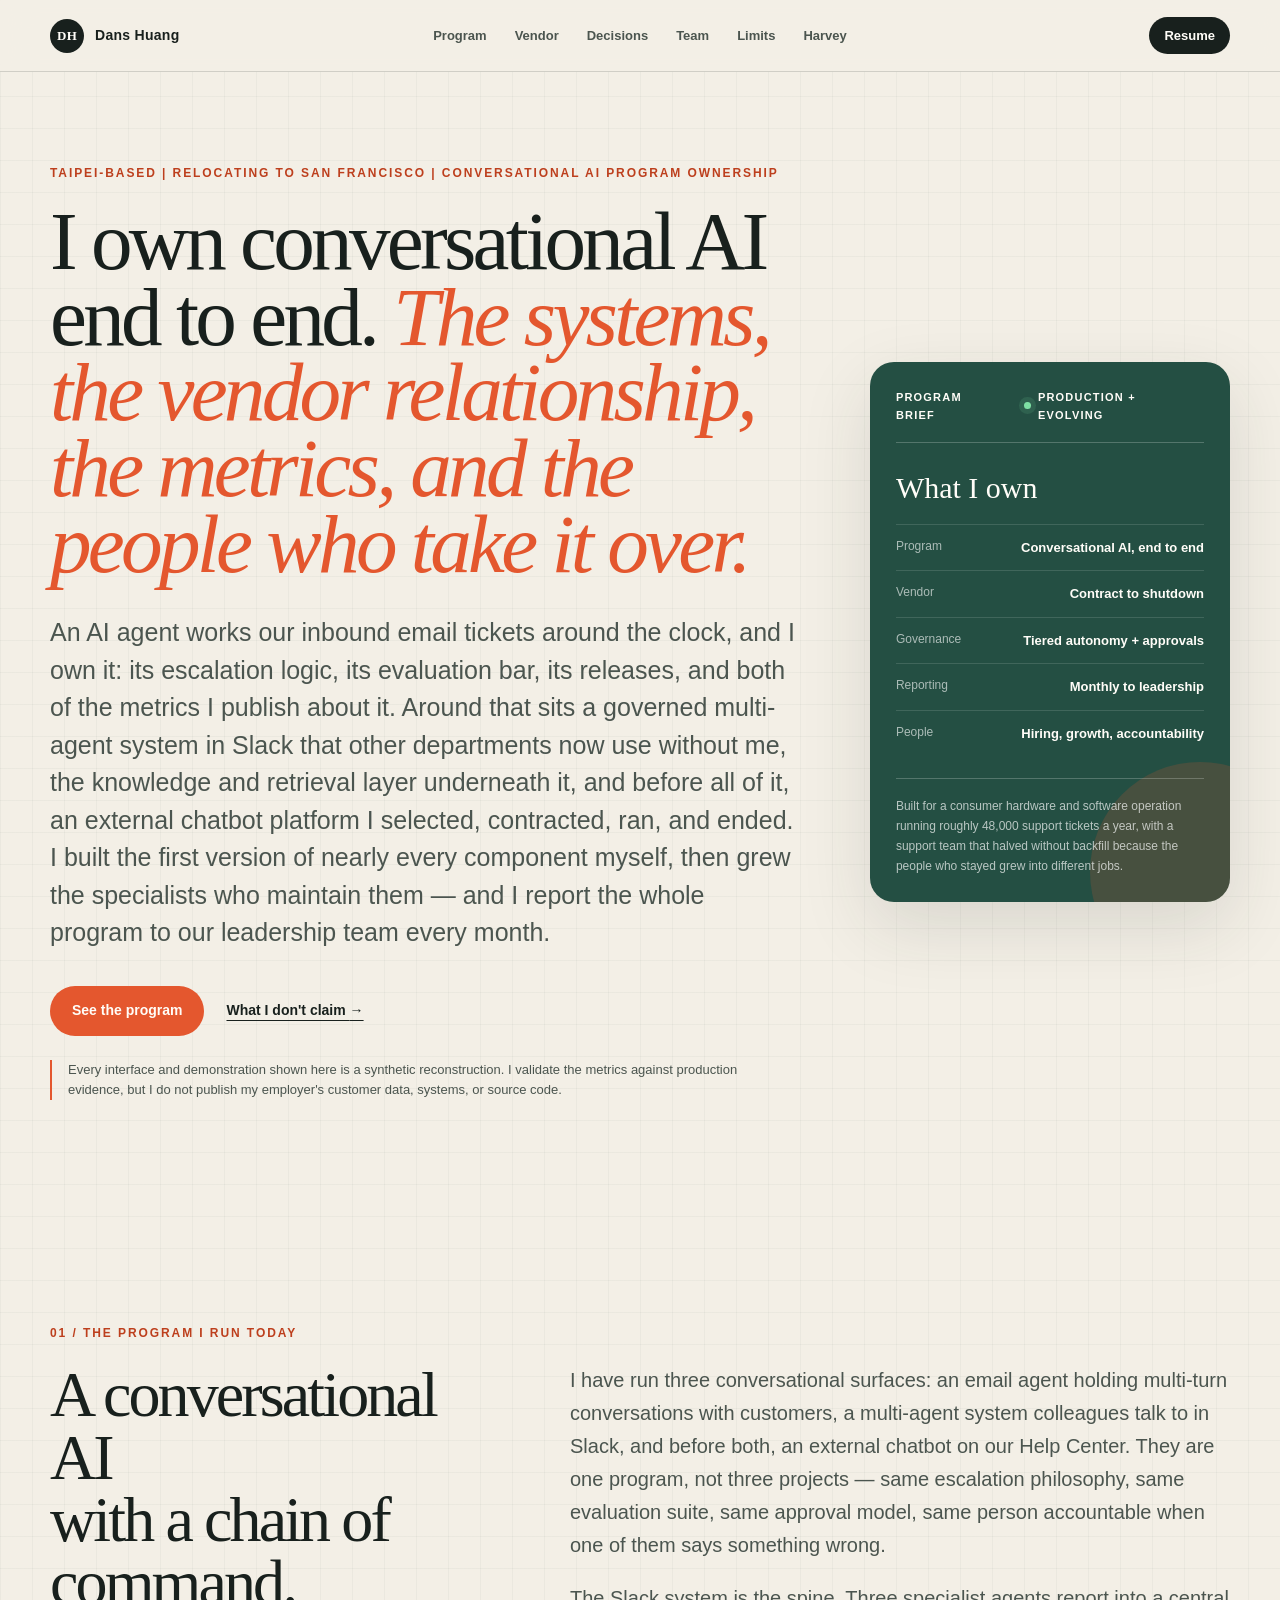
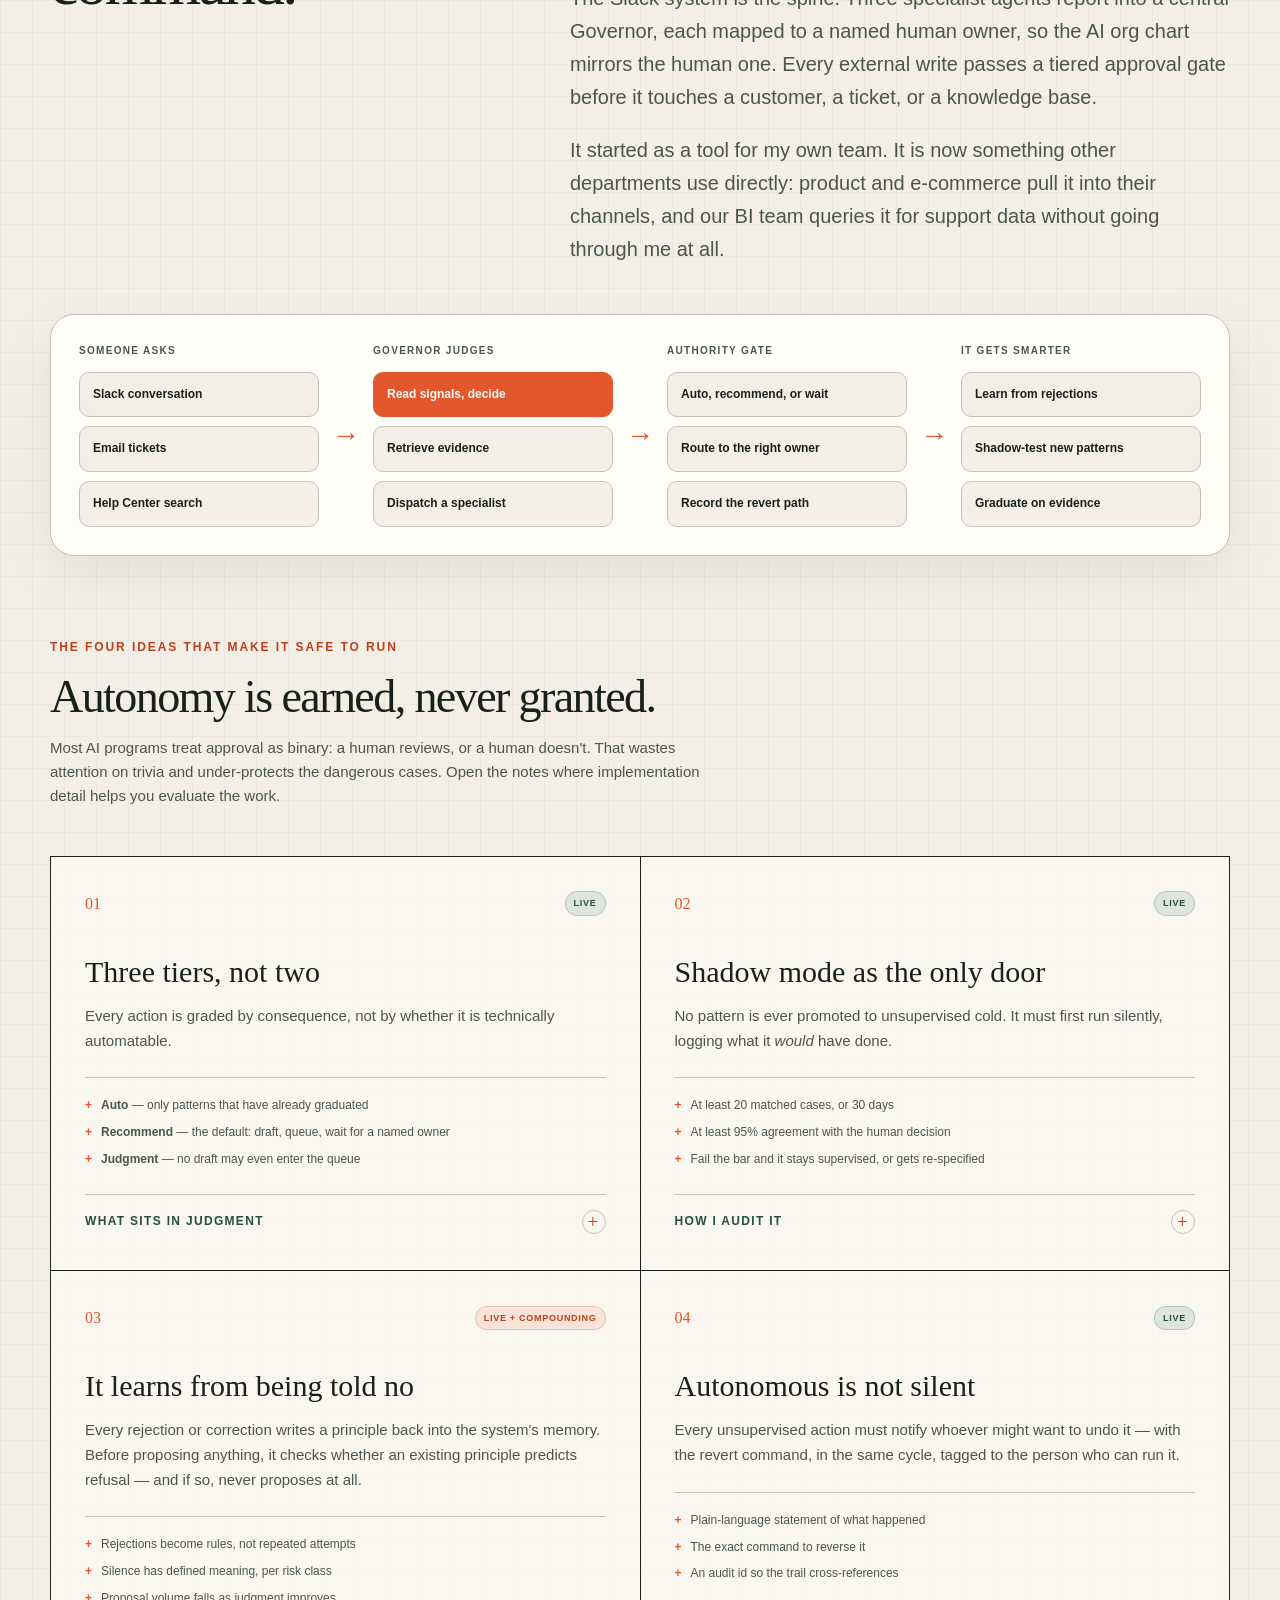
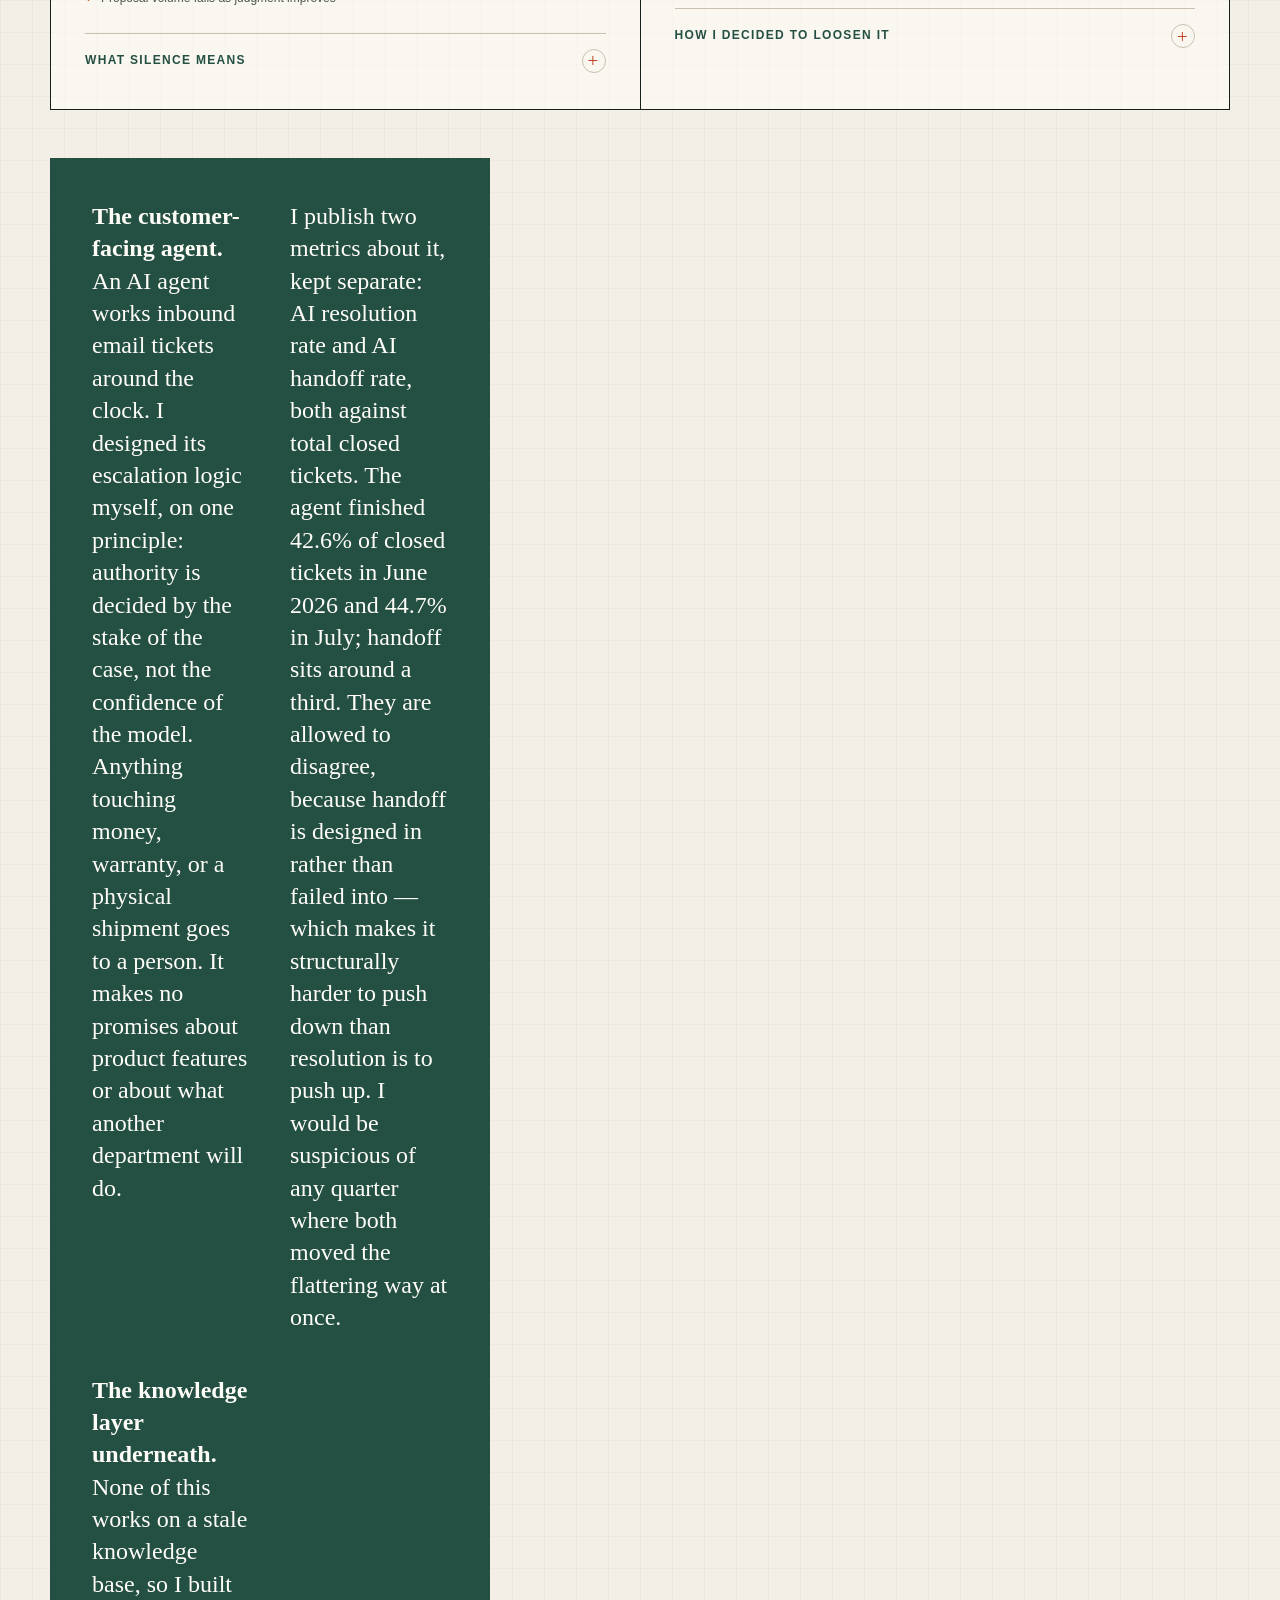
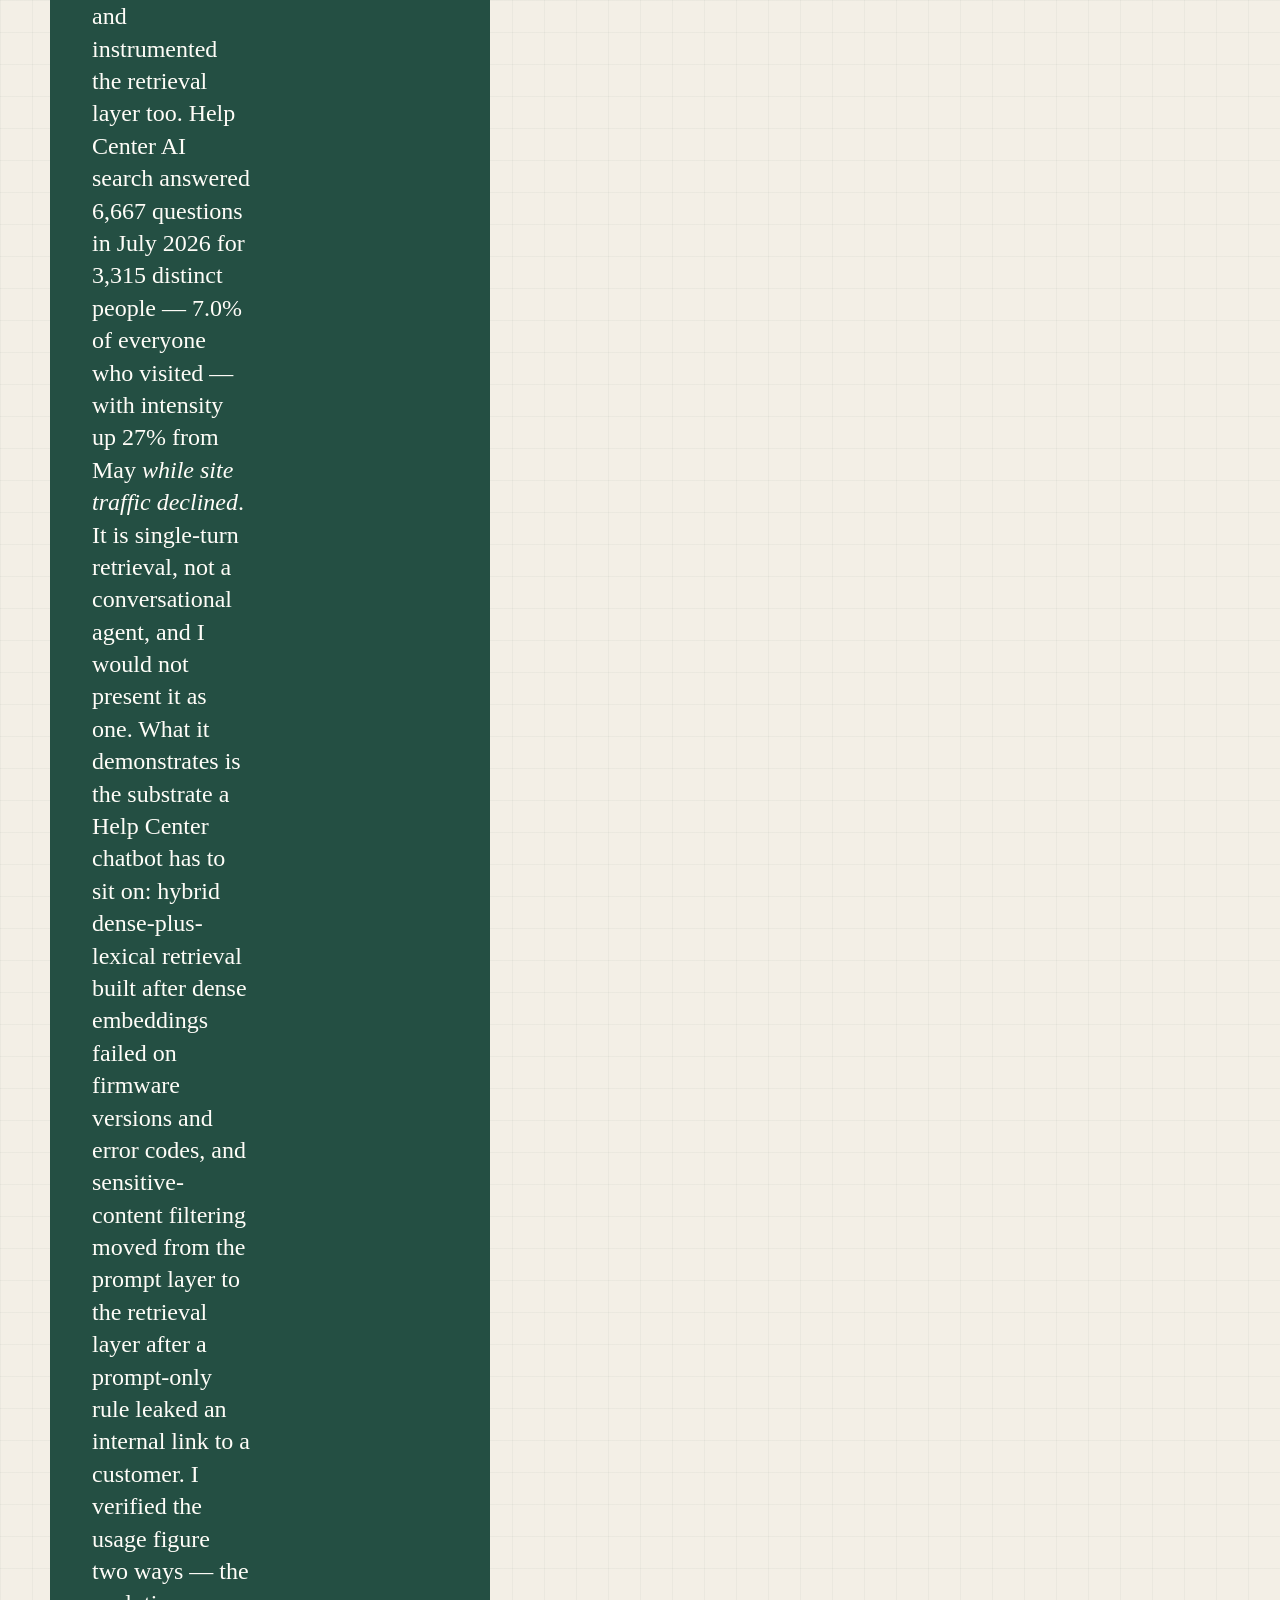
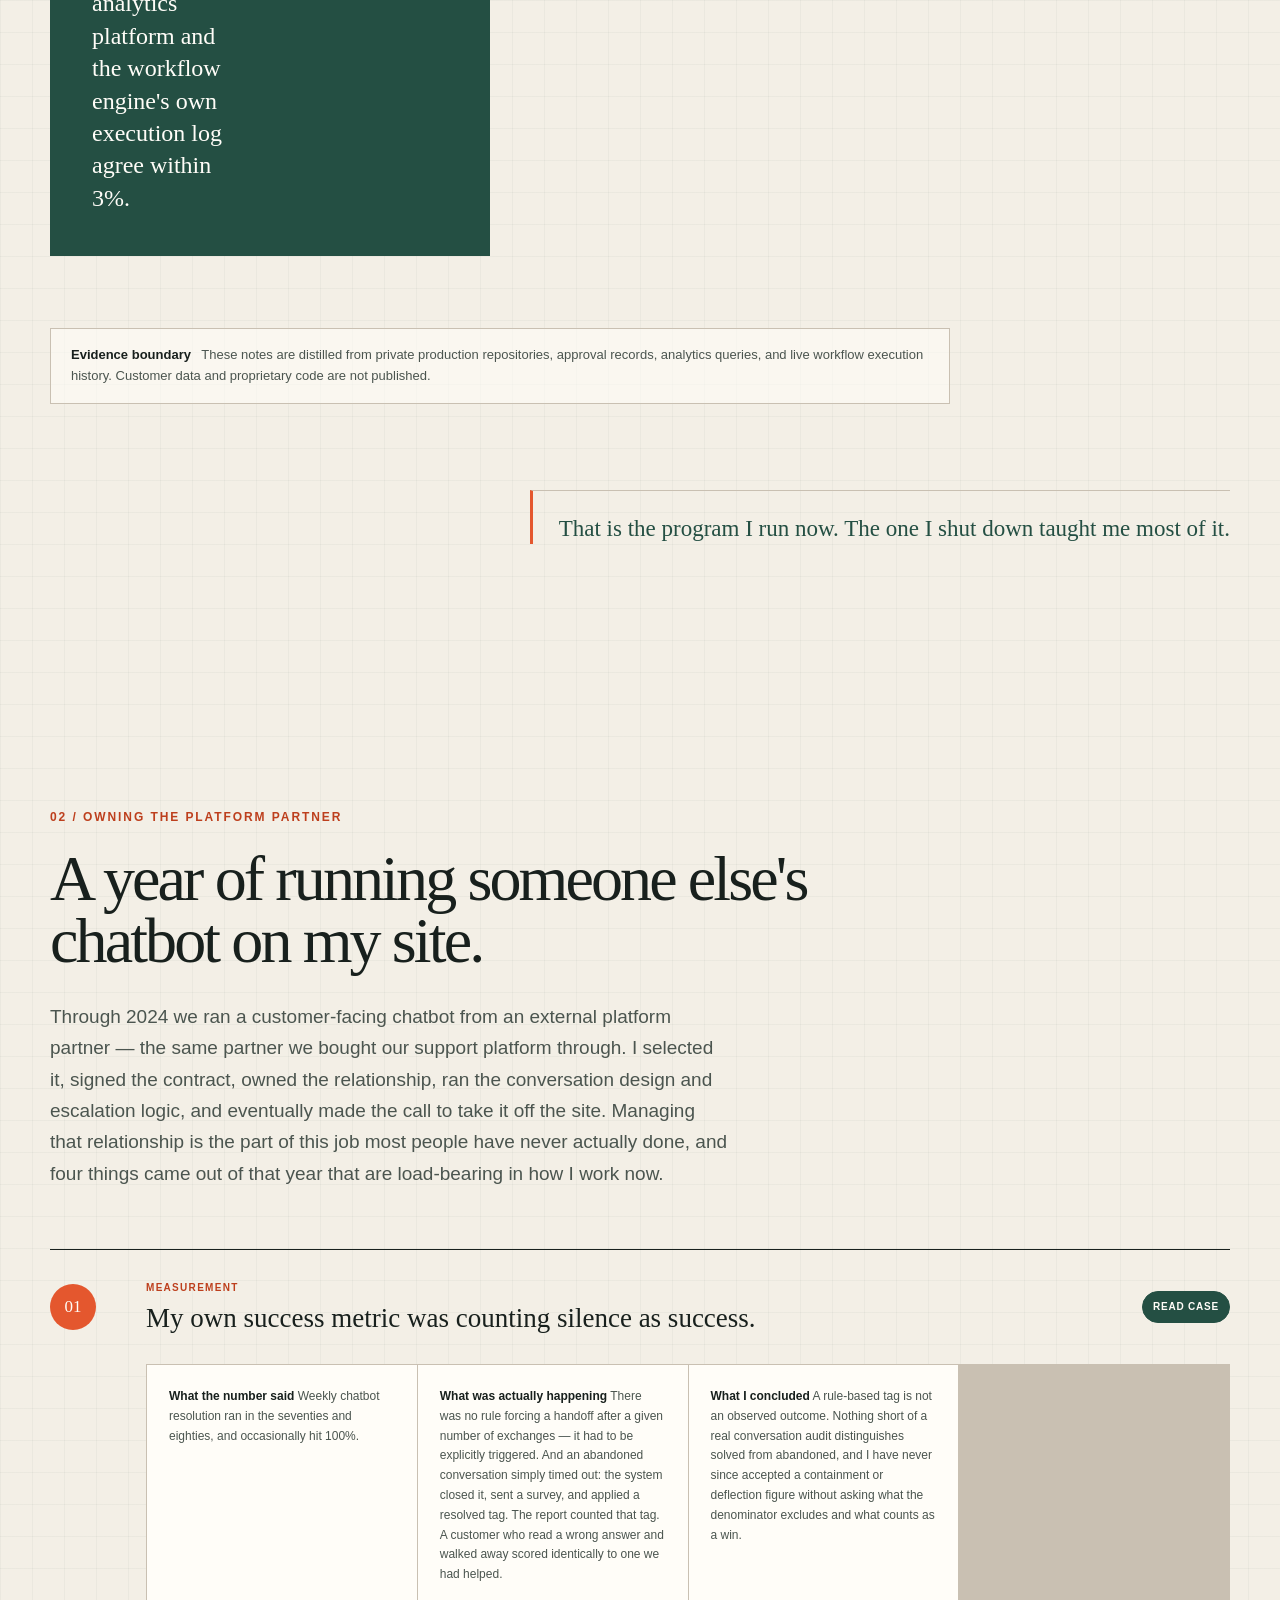
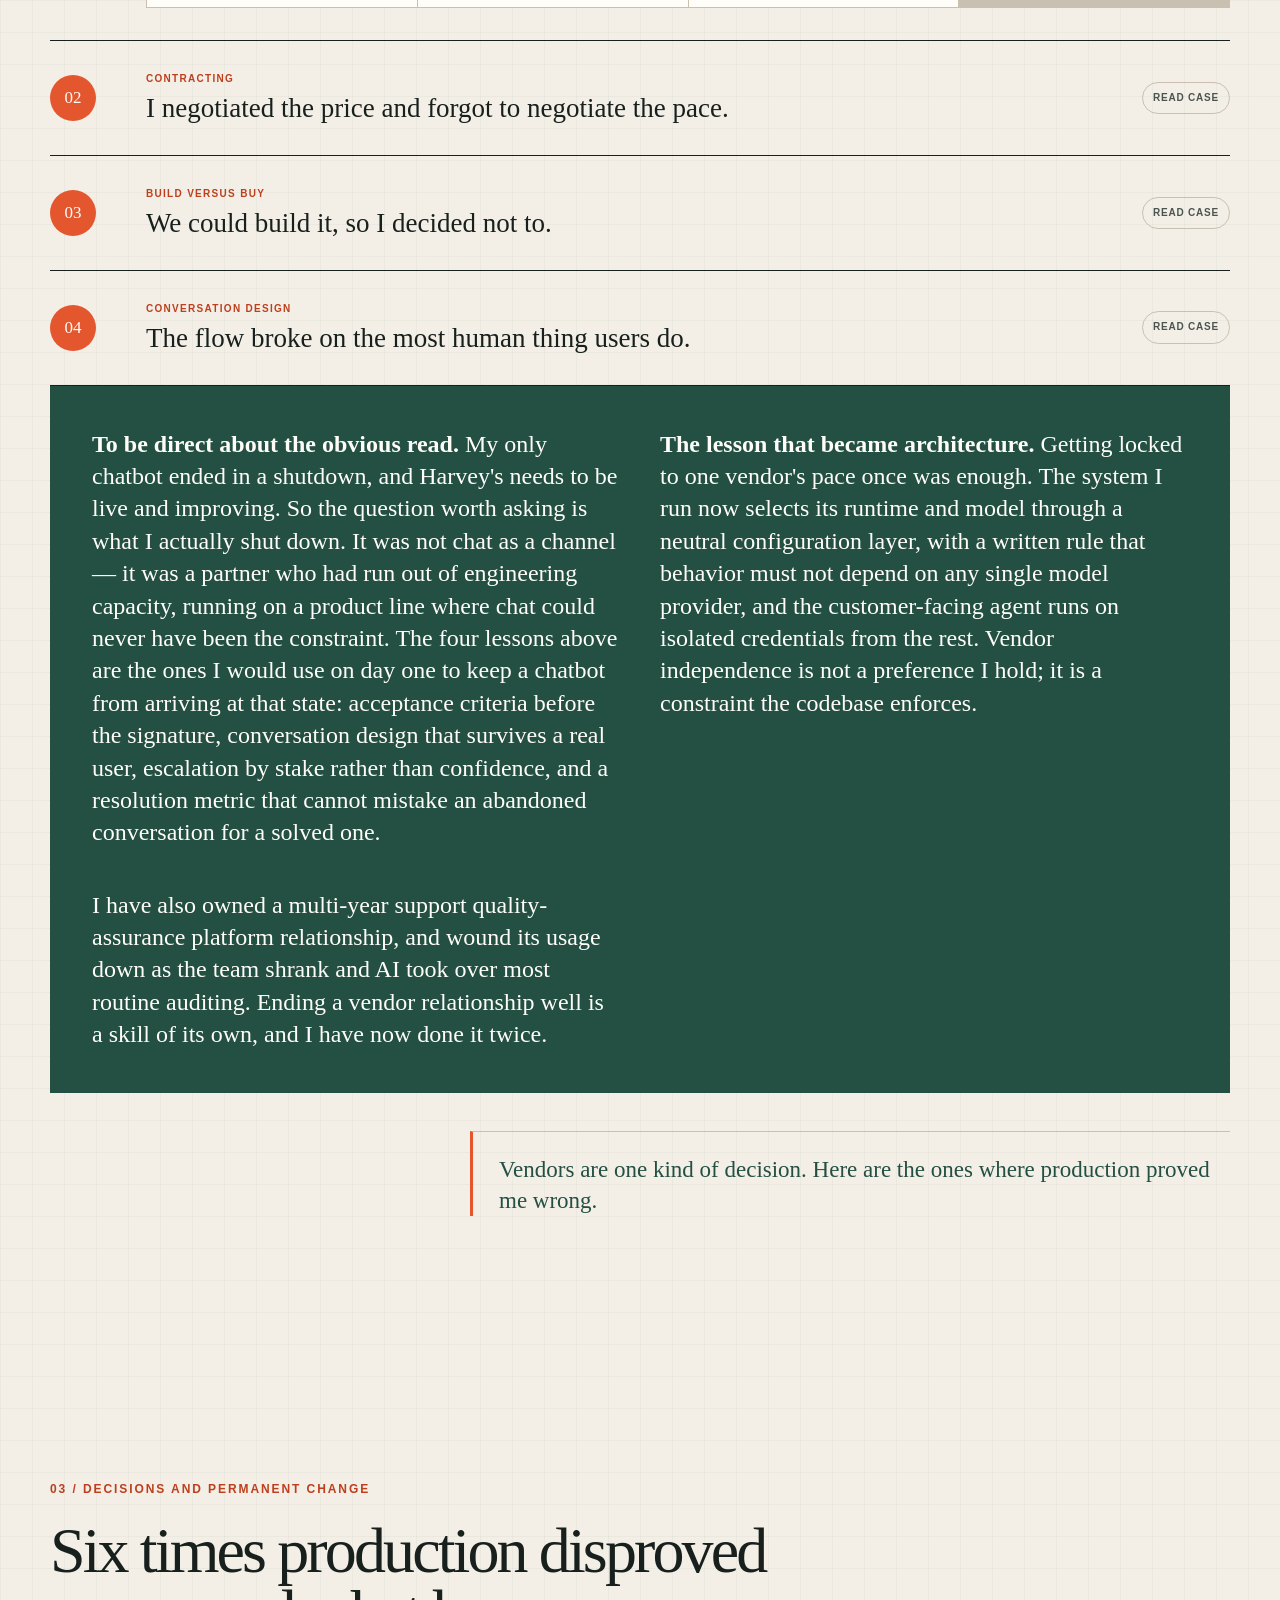
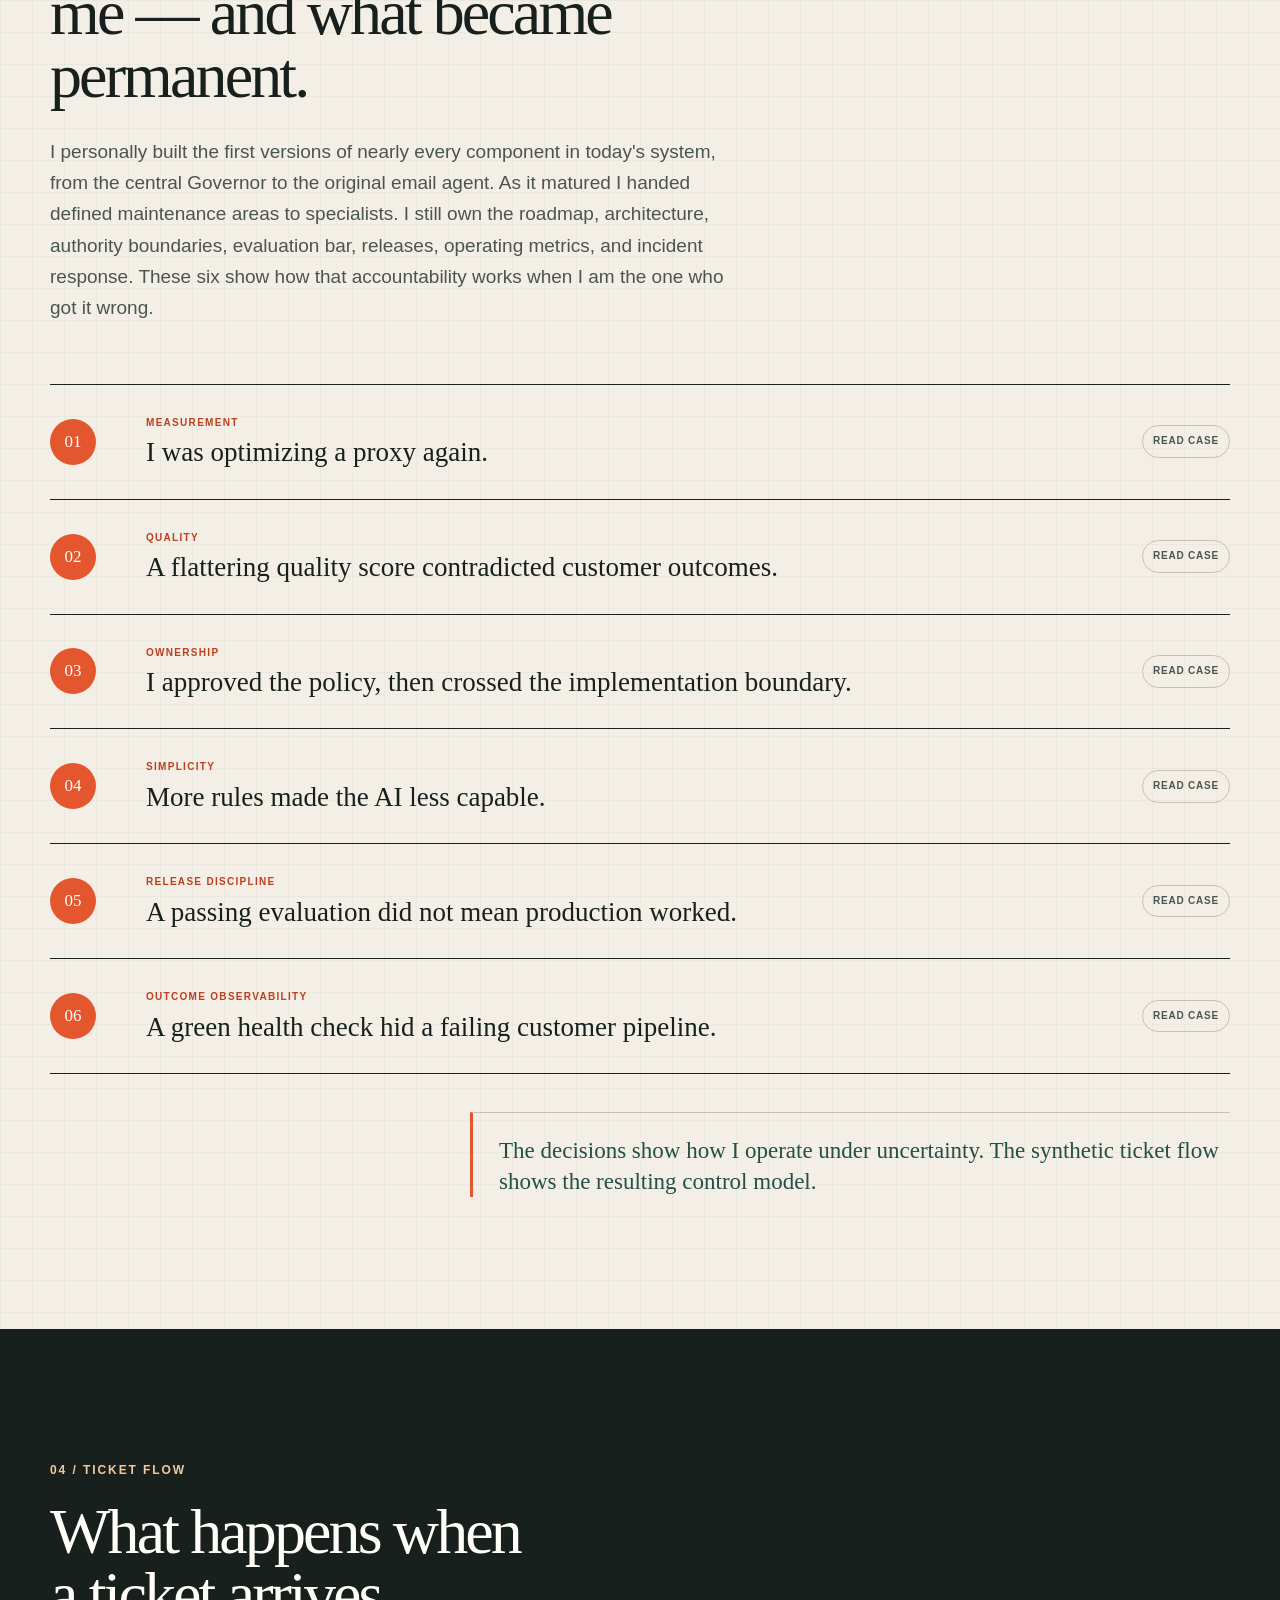
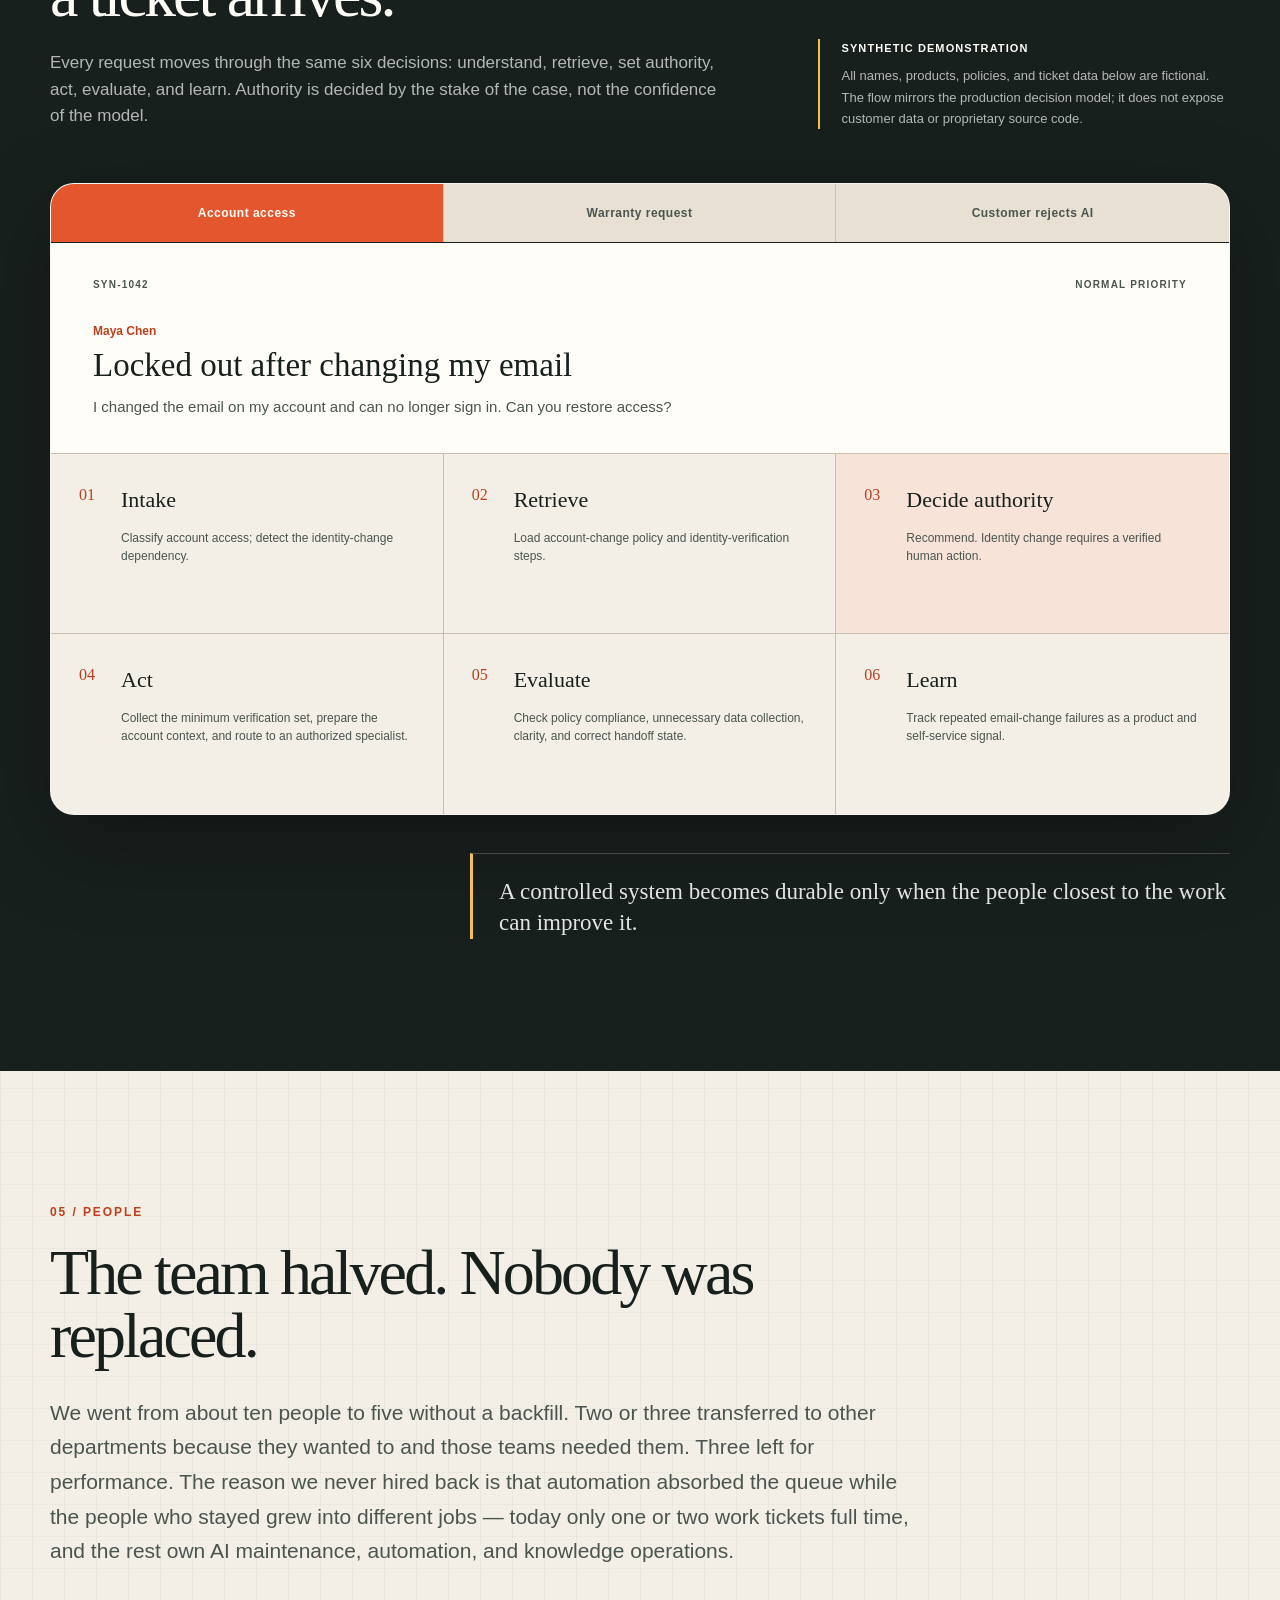
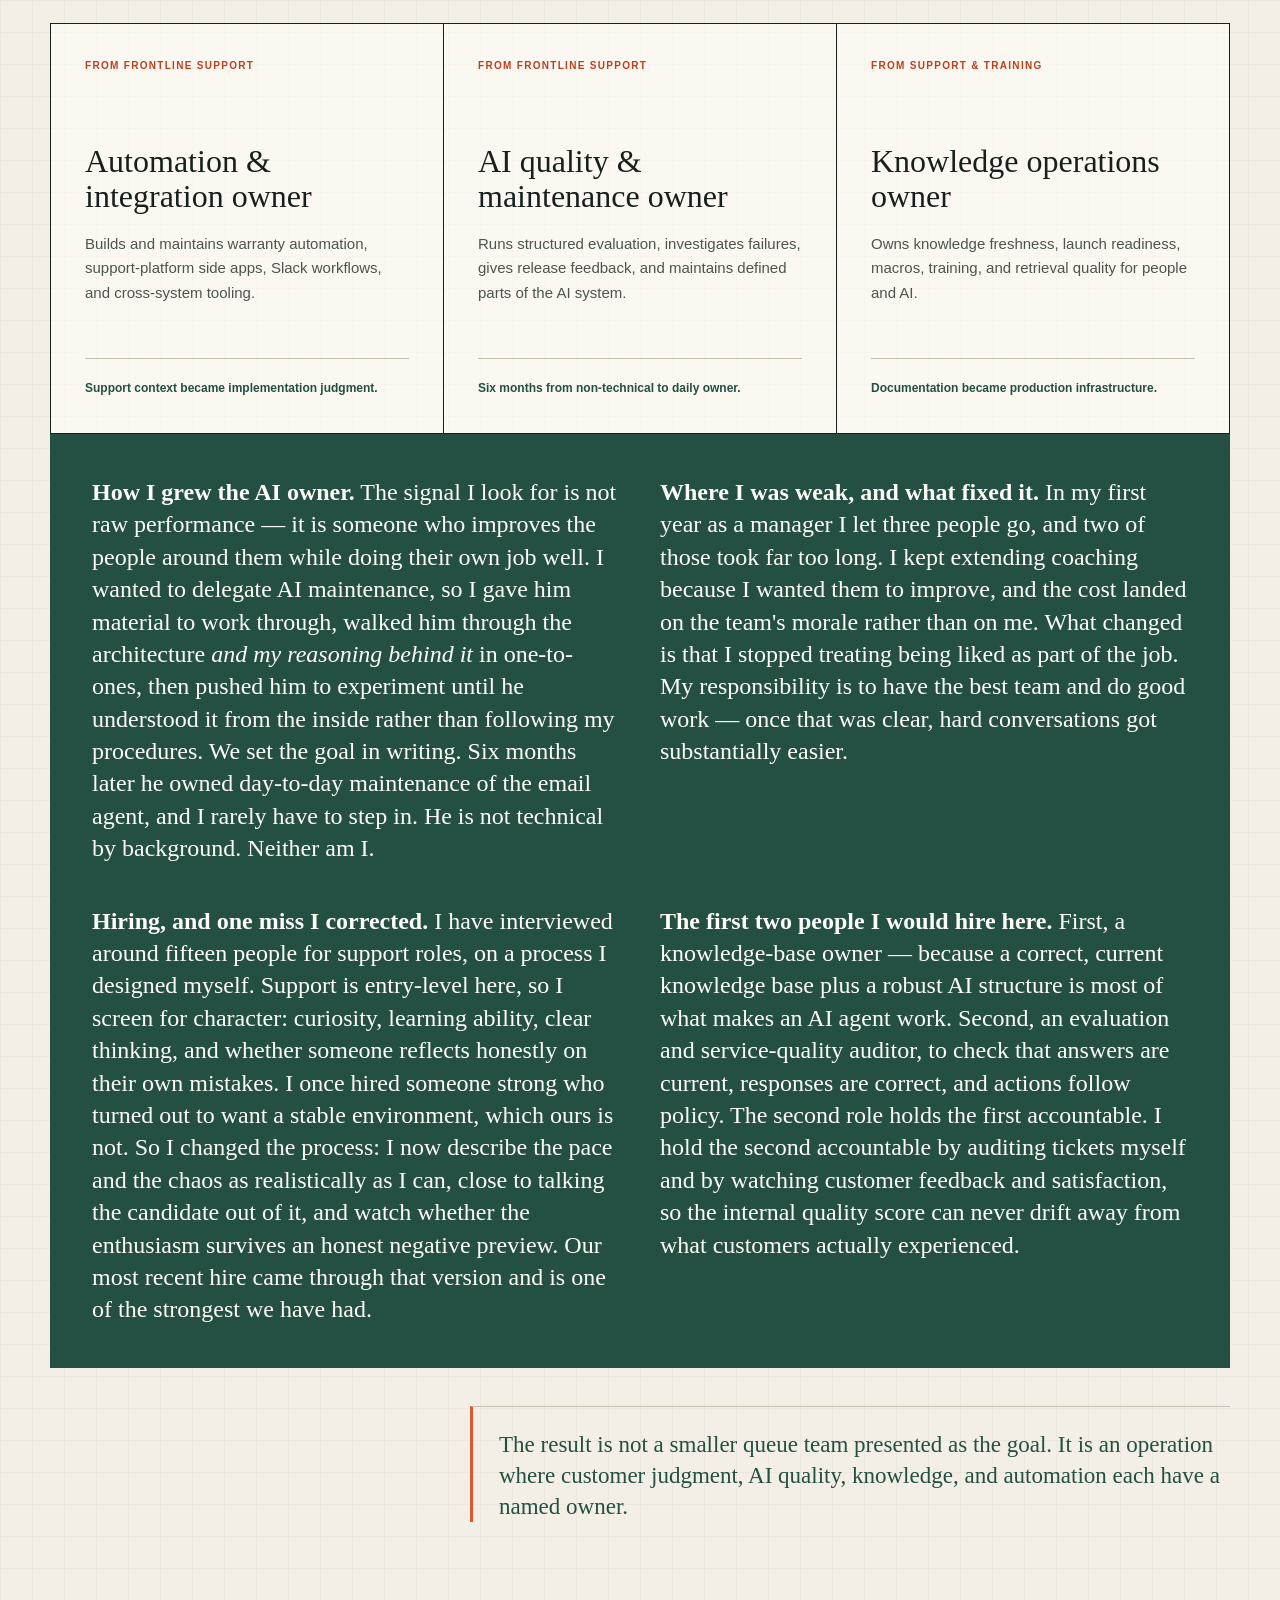
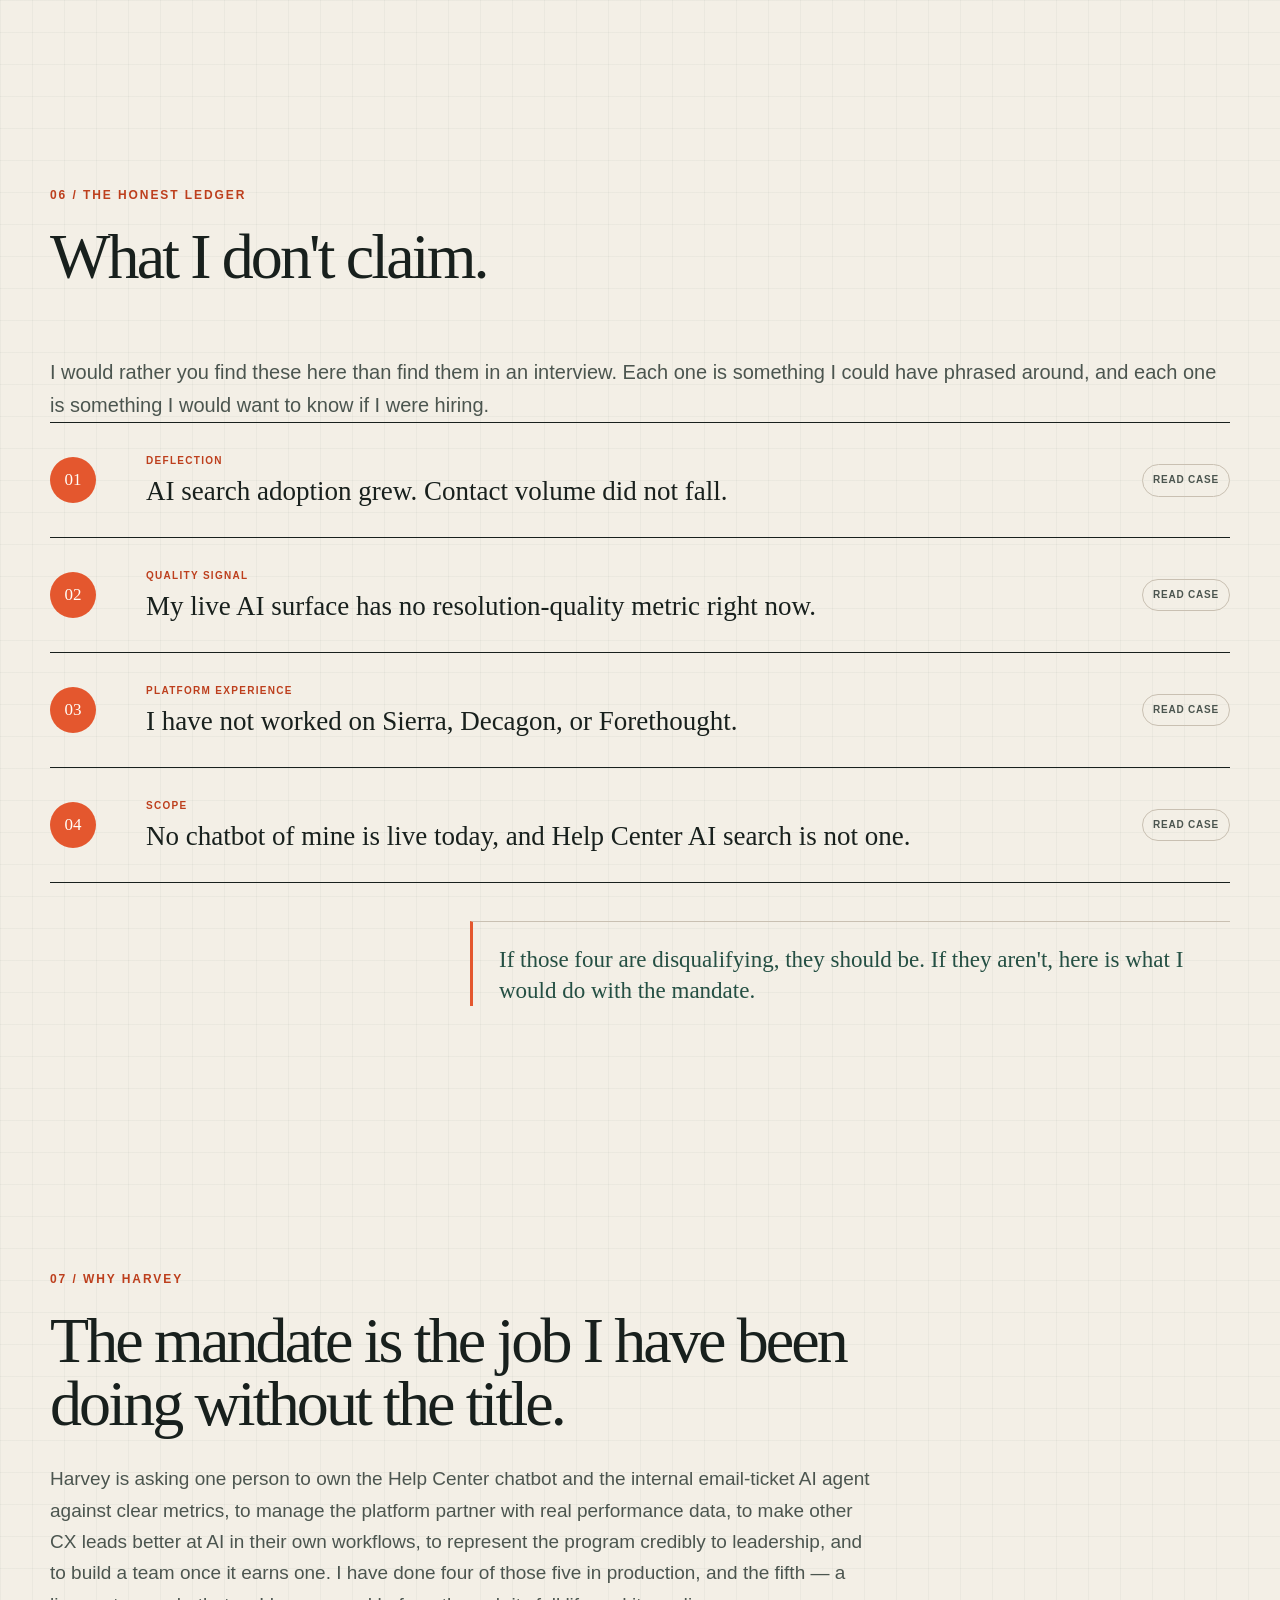
==== commit d5a7fca9: "Remove the stat band and align the resolution figure The compressed captions forced caveats into fra" ====
--- a/index.html
+++ b/index.html
@@ -60,15 +60,6 @@
       </aside>
     </section>
 
-    <section class="metrics-band" aria-label="Selected evidence">
-      <div class="metrics-inner">
-        <article class="metric metric-compact reveal"><strong>56% / 32%</strong><span>AI resolution and AI handoff on live email tickets &mdash; two metrics I keep separate on purpose</span></article>
-        <article class="metric reveal"><strong>86.6%</strong><span>July 2026 CSAT on 448 responses, from a survey denominator I deliberately narrowed</span></article>
-        <article class="metric reveal"><strong>6,667</strong><span>AI-answered knowledge questions in July 2026, reaching 7.0% of all Help Center visitors</span></article>
-        <article class="metric reveal"><strong>9</strong><span>consecutive months of Voice-of-Customer reporting to the leadership team</span></article>
-        <article class="metric metric-compact reveal"><strong>&ge;95% / 20</strong><span>shadow-mode accuracy and match count required before any AI action runs unsupervised</span></article>
-      </div>
-    </section>
 
     <section class="section-shell section-block intro-grid" id="system">
       <div class="section-heading reveal">
@@ -174,7 +165,7 @@
 
       <div class="transformation-proof reveal">
         <p><strong>The customer-facing agent.</strong> An AI agent works inbound email tickets around the clock. I designed its escalation logic myself, on one principle: authority is decided by the stake of the case, not the confidence of the model. Anything touching money, warranty, or a physical shipment goes to a person. It makes no promises about product features or about what another department will do.</p>
-        <p>I publish two metrics about it and keep them separate on purpose: AI resolution rate, and AI handoff rate, both against total closed tickets. Resolution reached roughly 56% in the most recent week; handoff sits around a third. They are allowed to disagree, because handoff is designed in rather than failed into &mdash; which makes it structurally harder to push down than resolution is to push up. I would be suspicious of any quarter where both moved the flattering way at once.</p>
+        <p>I publish two metrics about it, kept separate: AI resolution rate and AI handoff rate, both against total closed tickets. The agent finished 42.6% of closed tickets in June 2026 and 44.7% in July; handoff sits around a third. They are allowed to disagree, because handoff is designed in rather than failed into &mdash; which makes it structurally harder to push down than resolution is to push up. I would be suspicious of any quarter where both moved the flattering way at once.</p>
         <p><strong>The knowledge layer underneath.</strong> None of this works on a stale knowledge base, so I built and instrumented the retrieval layer too. Help Center AI search answered 6,667 questions in July 2026 for 3,315 distinct people &mdash; 7.0% of everyone who visited &mdash; with intensity up 27% from May <em>while site traffic declined</em>. It is single-turn retrieval, not a conversational agent, and I would not present it as one. What it demonstrates is the substrate a Help Center chatbot has to sit on: hybrid dense-plus-lexical retrieval built after dense embeddings failed on firmware versions and error codes, and sensitive-content filtering moved from the prompt layer to the retrieval layer after a prompt-only rule leaked an internal link to a customer. I verified the usage figure two ways &mdash; the analytics platform and the workflow engine's own execution log agree within 3%.</p>
       </div>
 
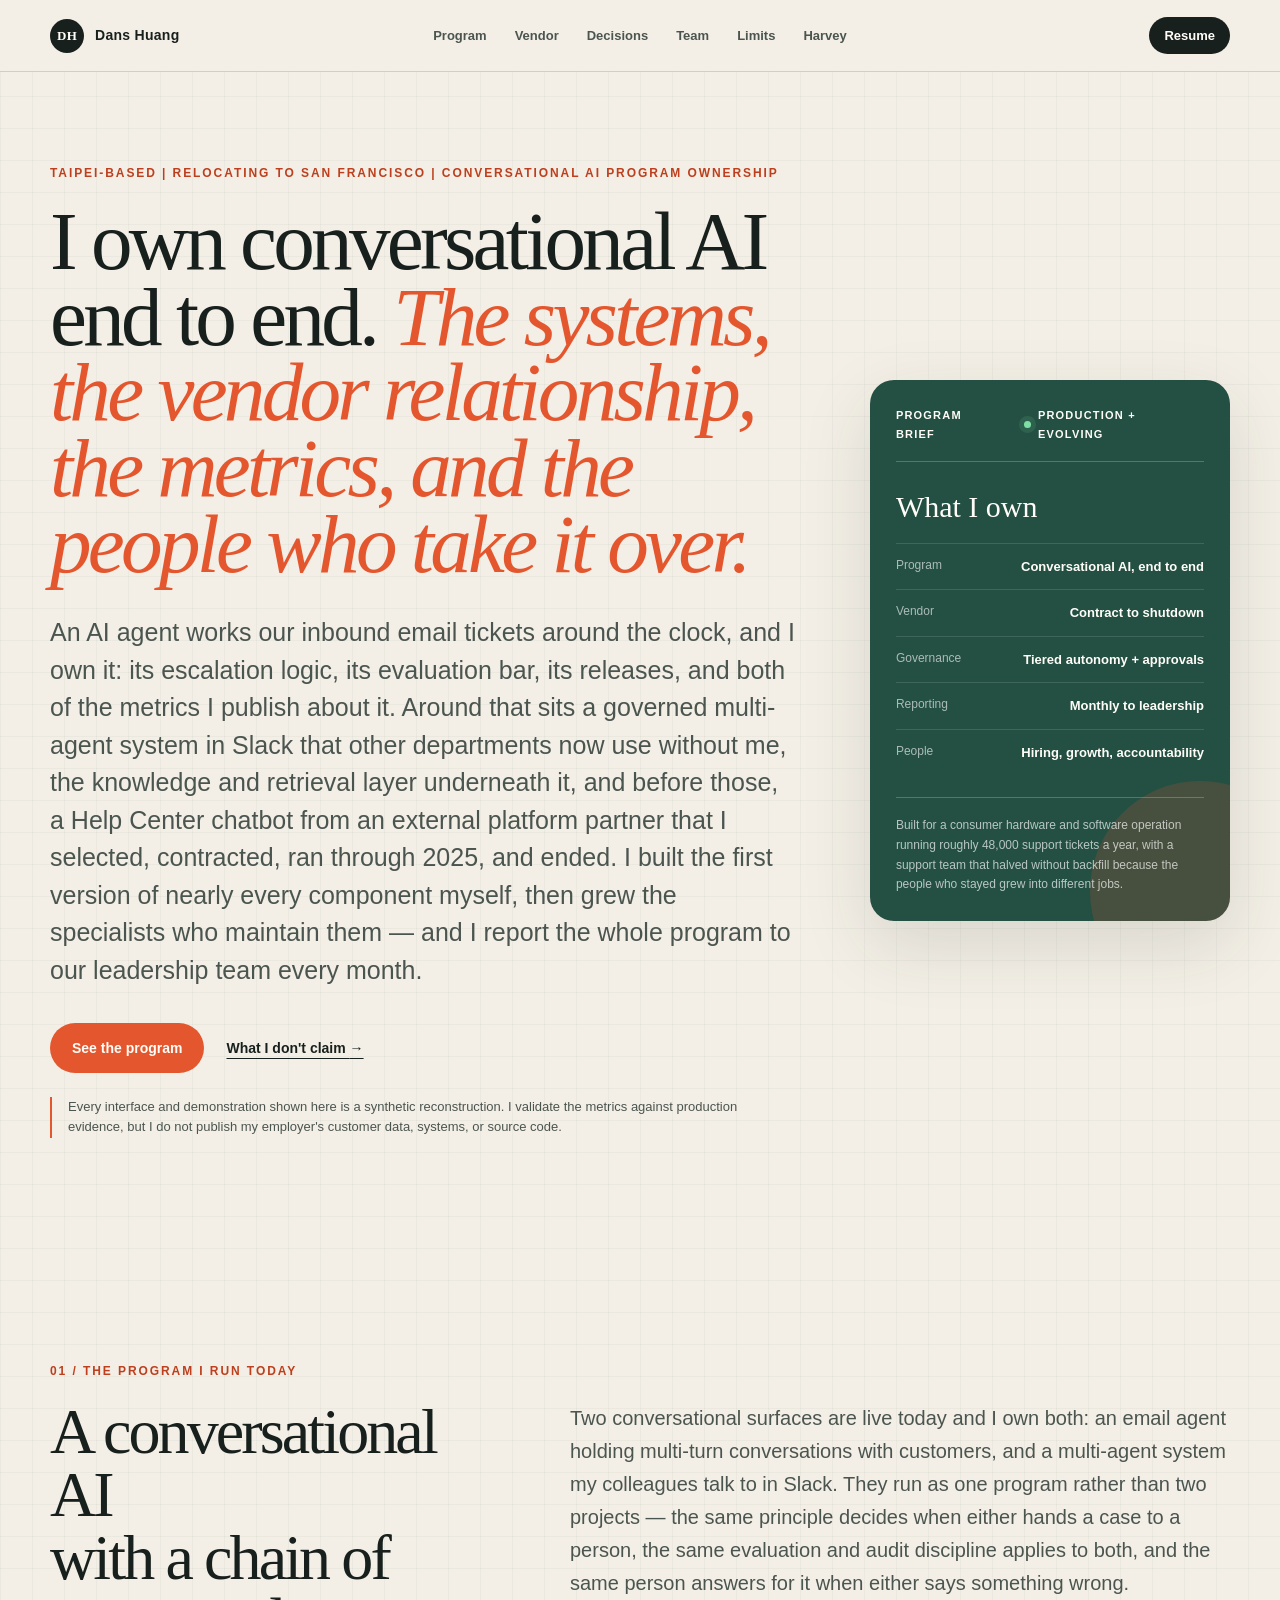
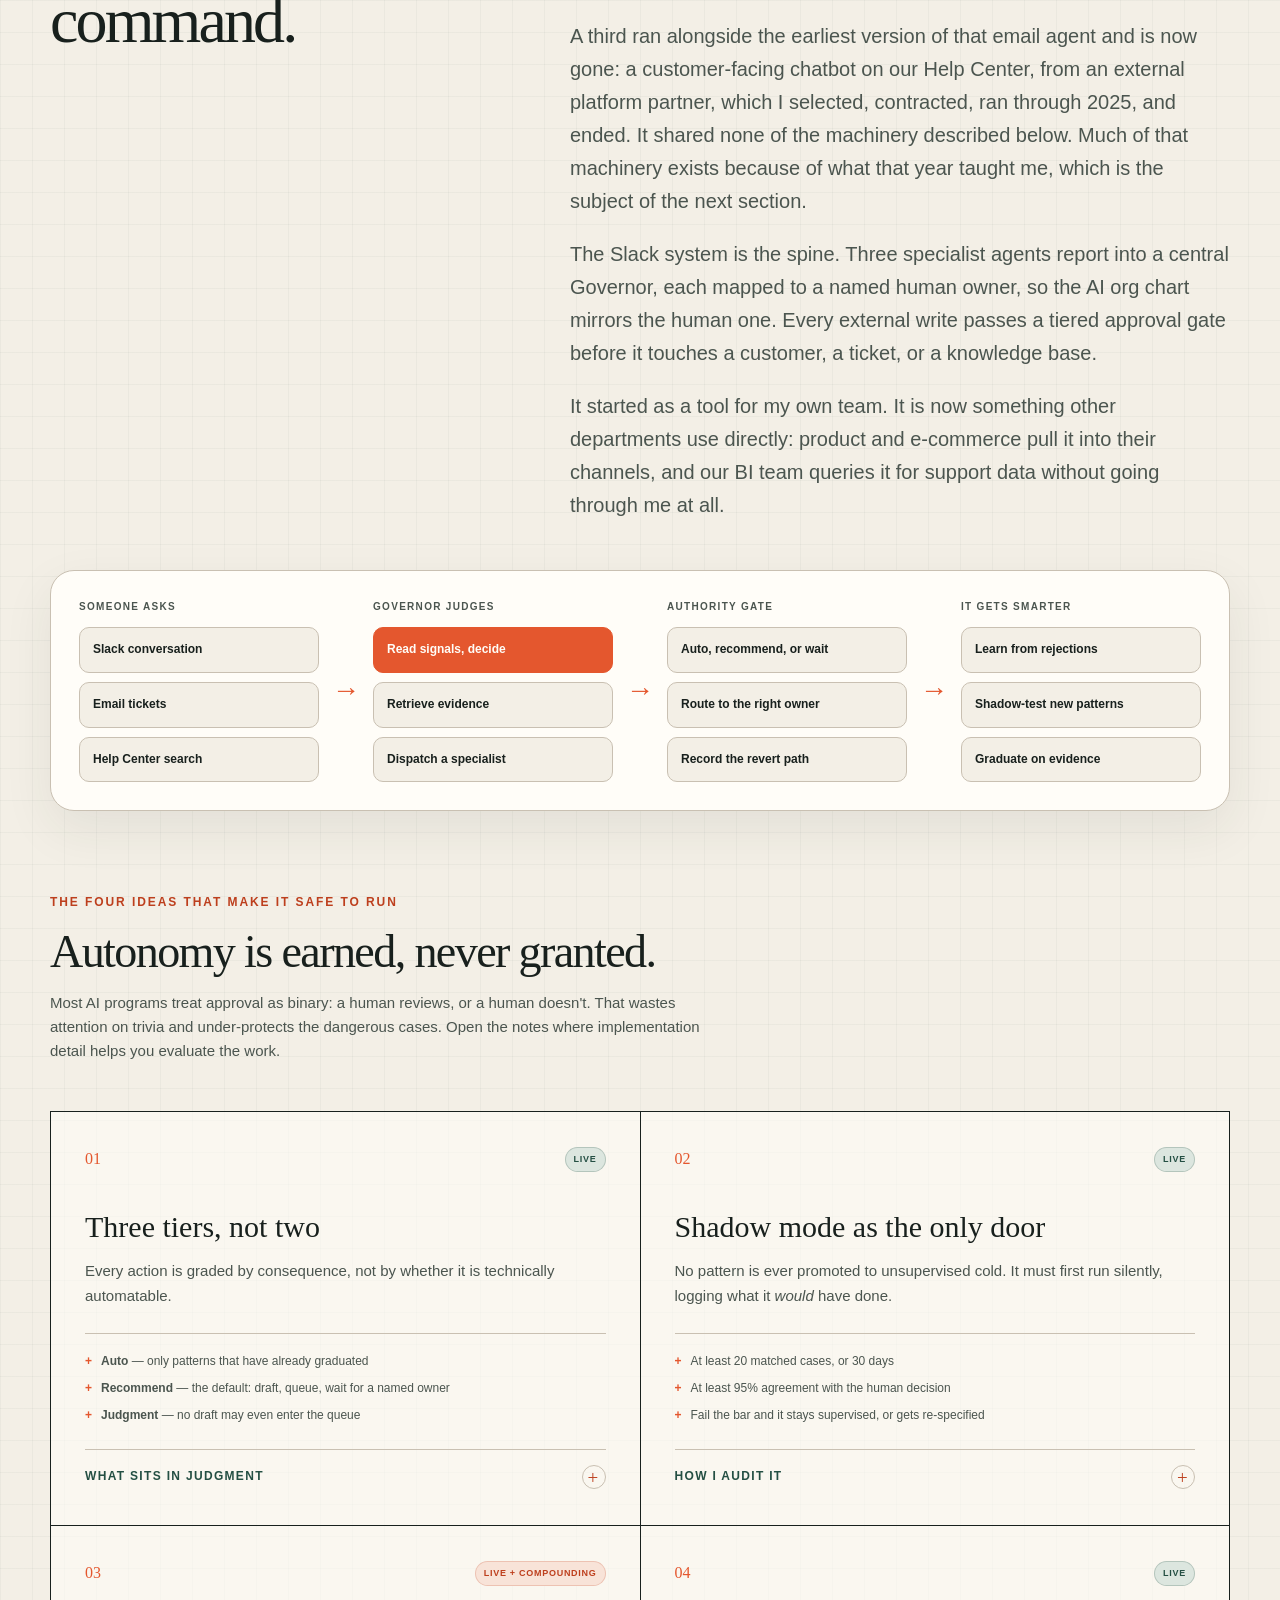
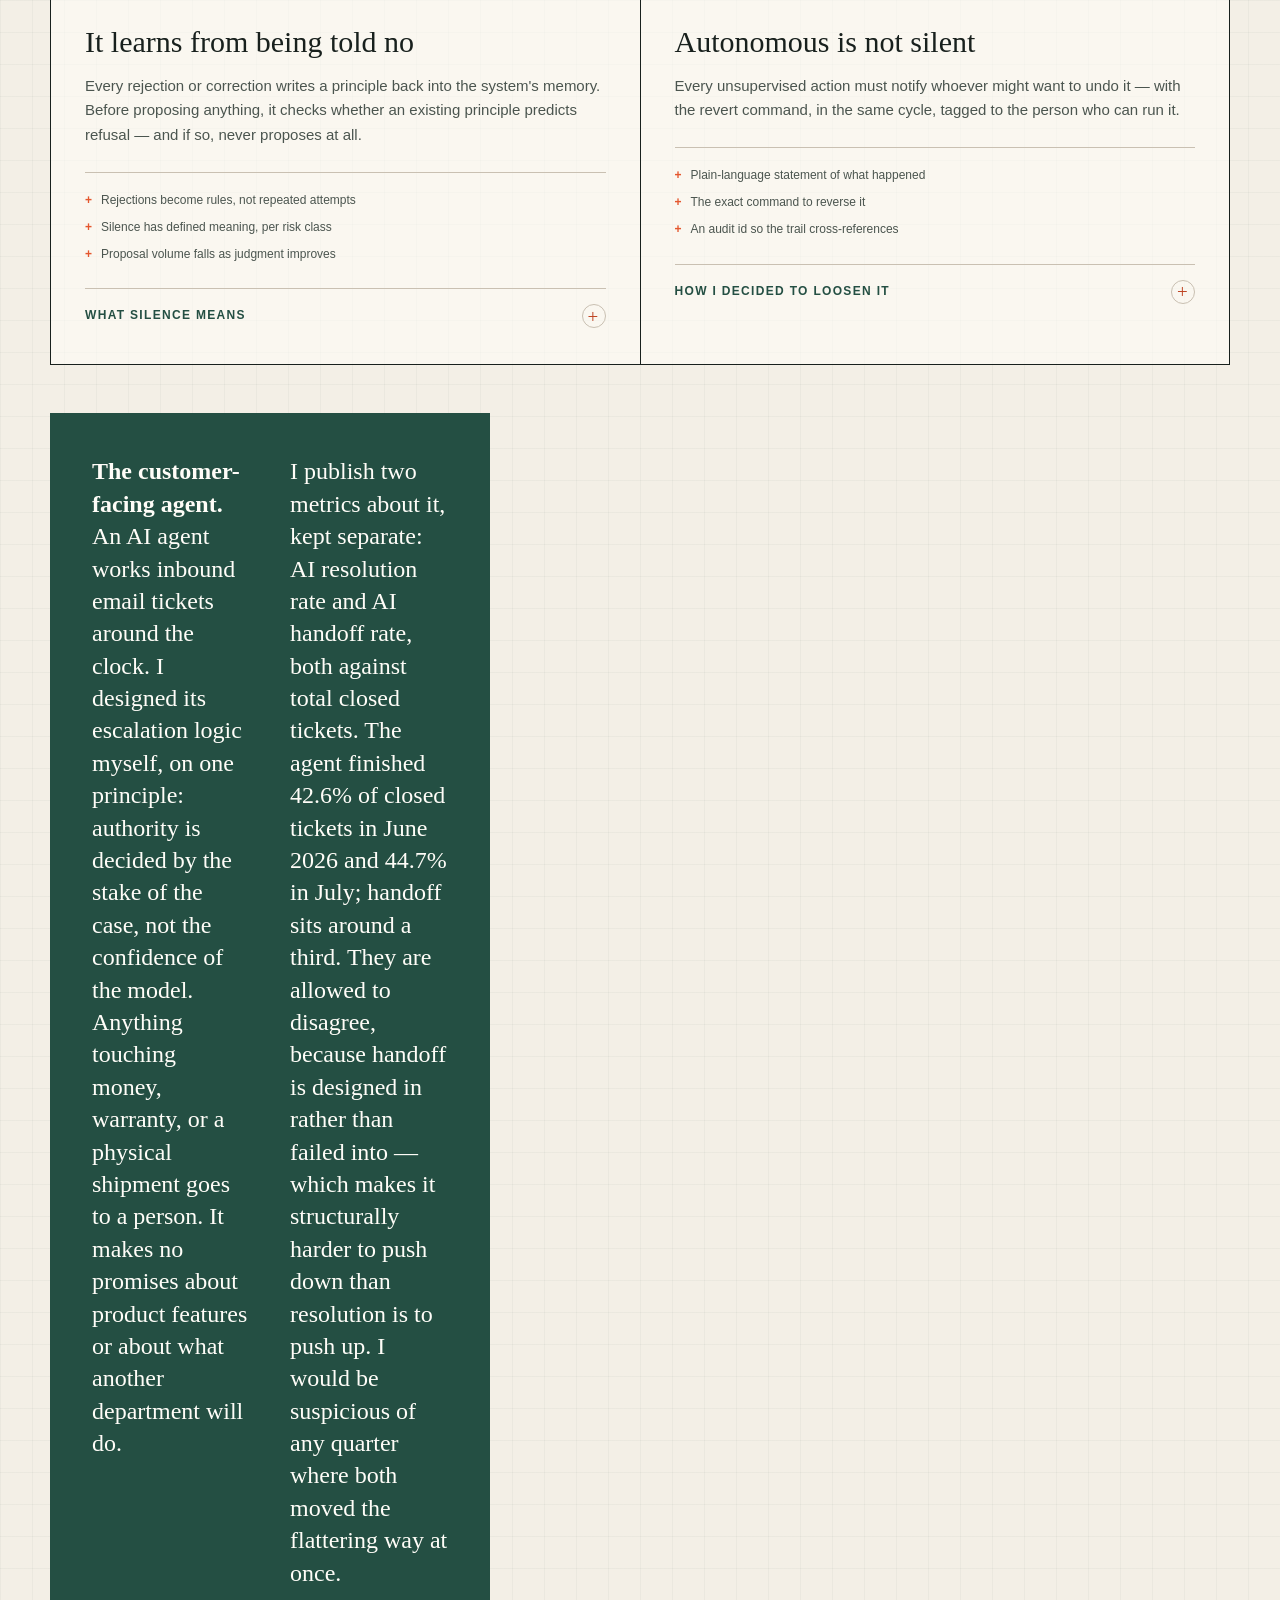
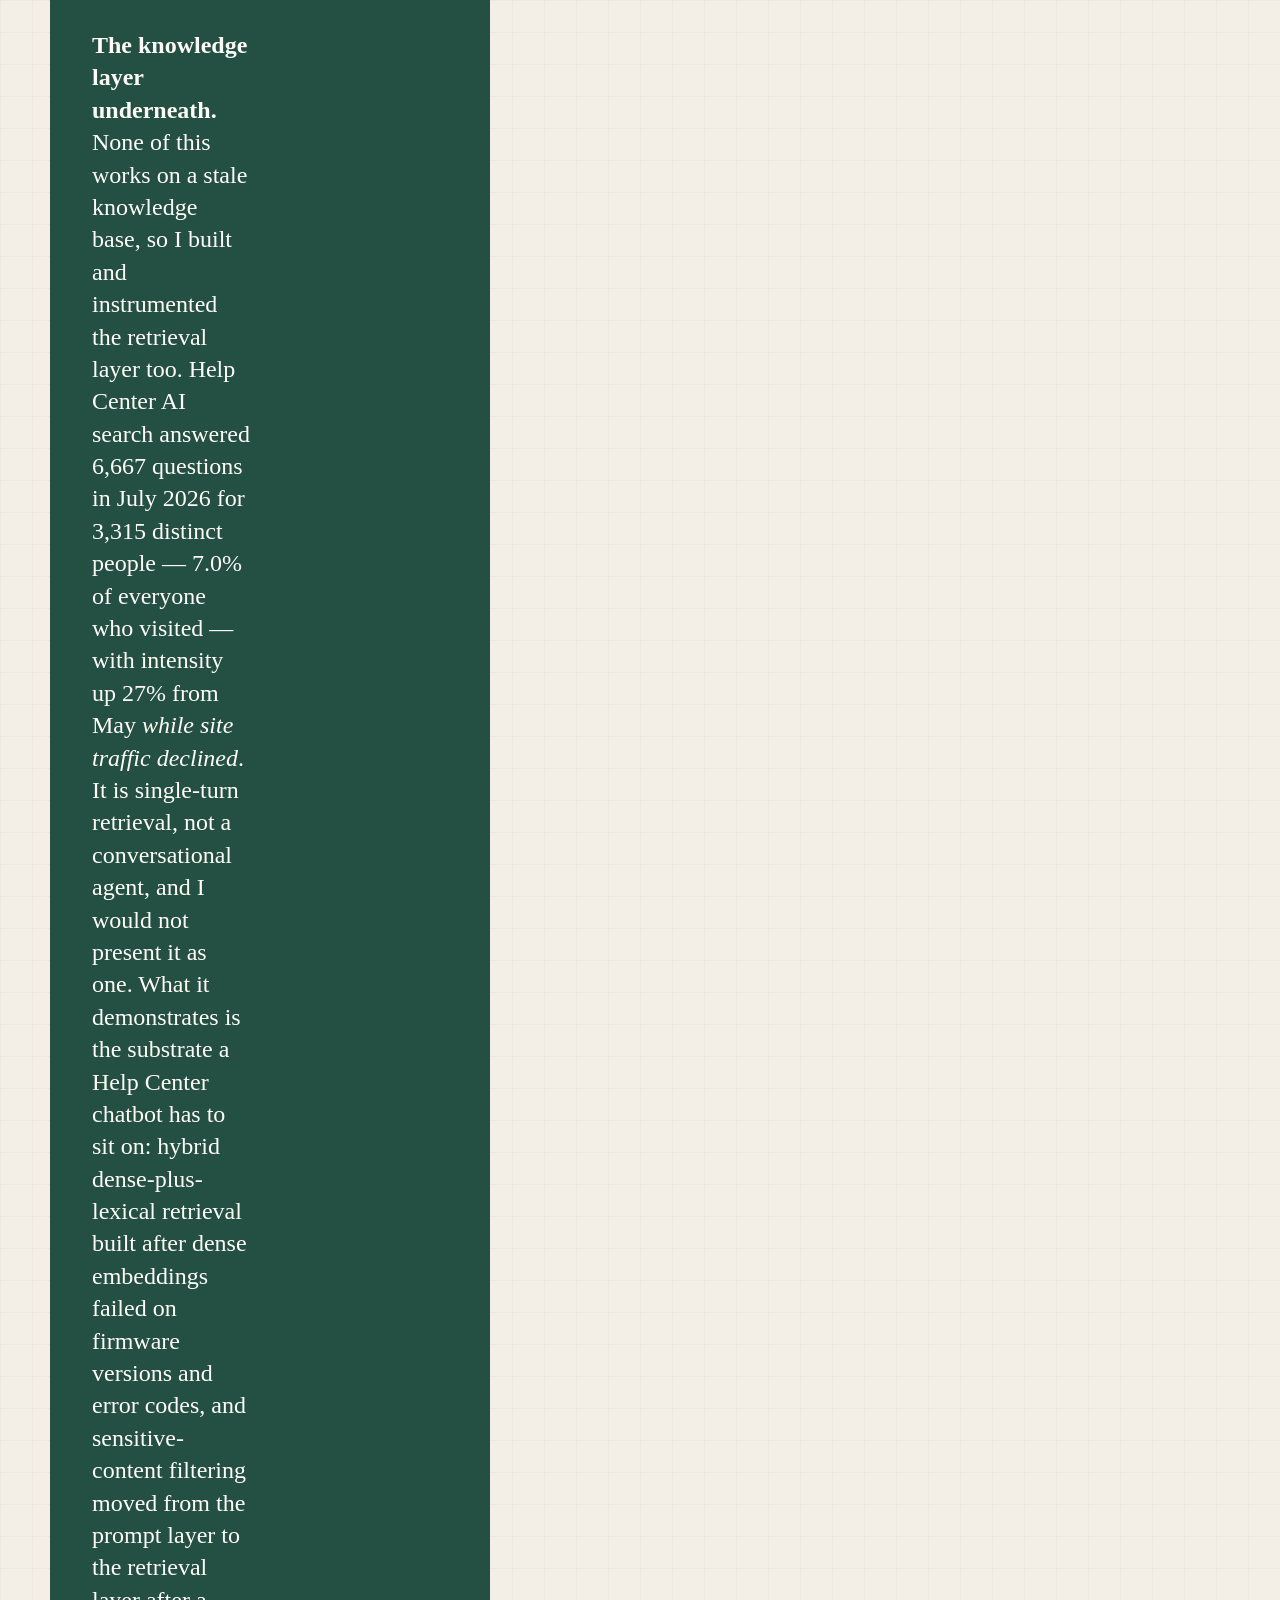
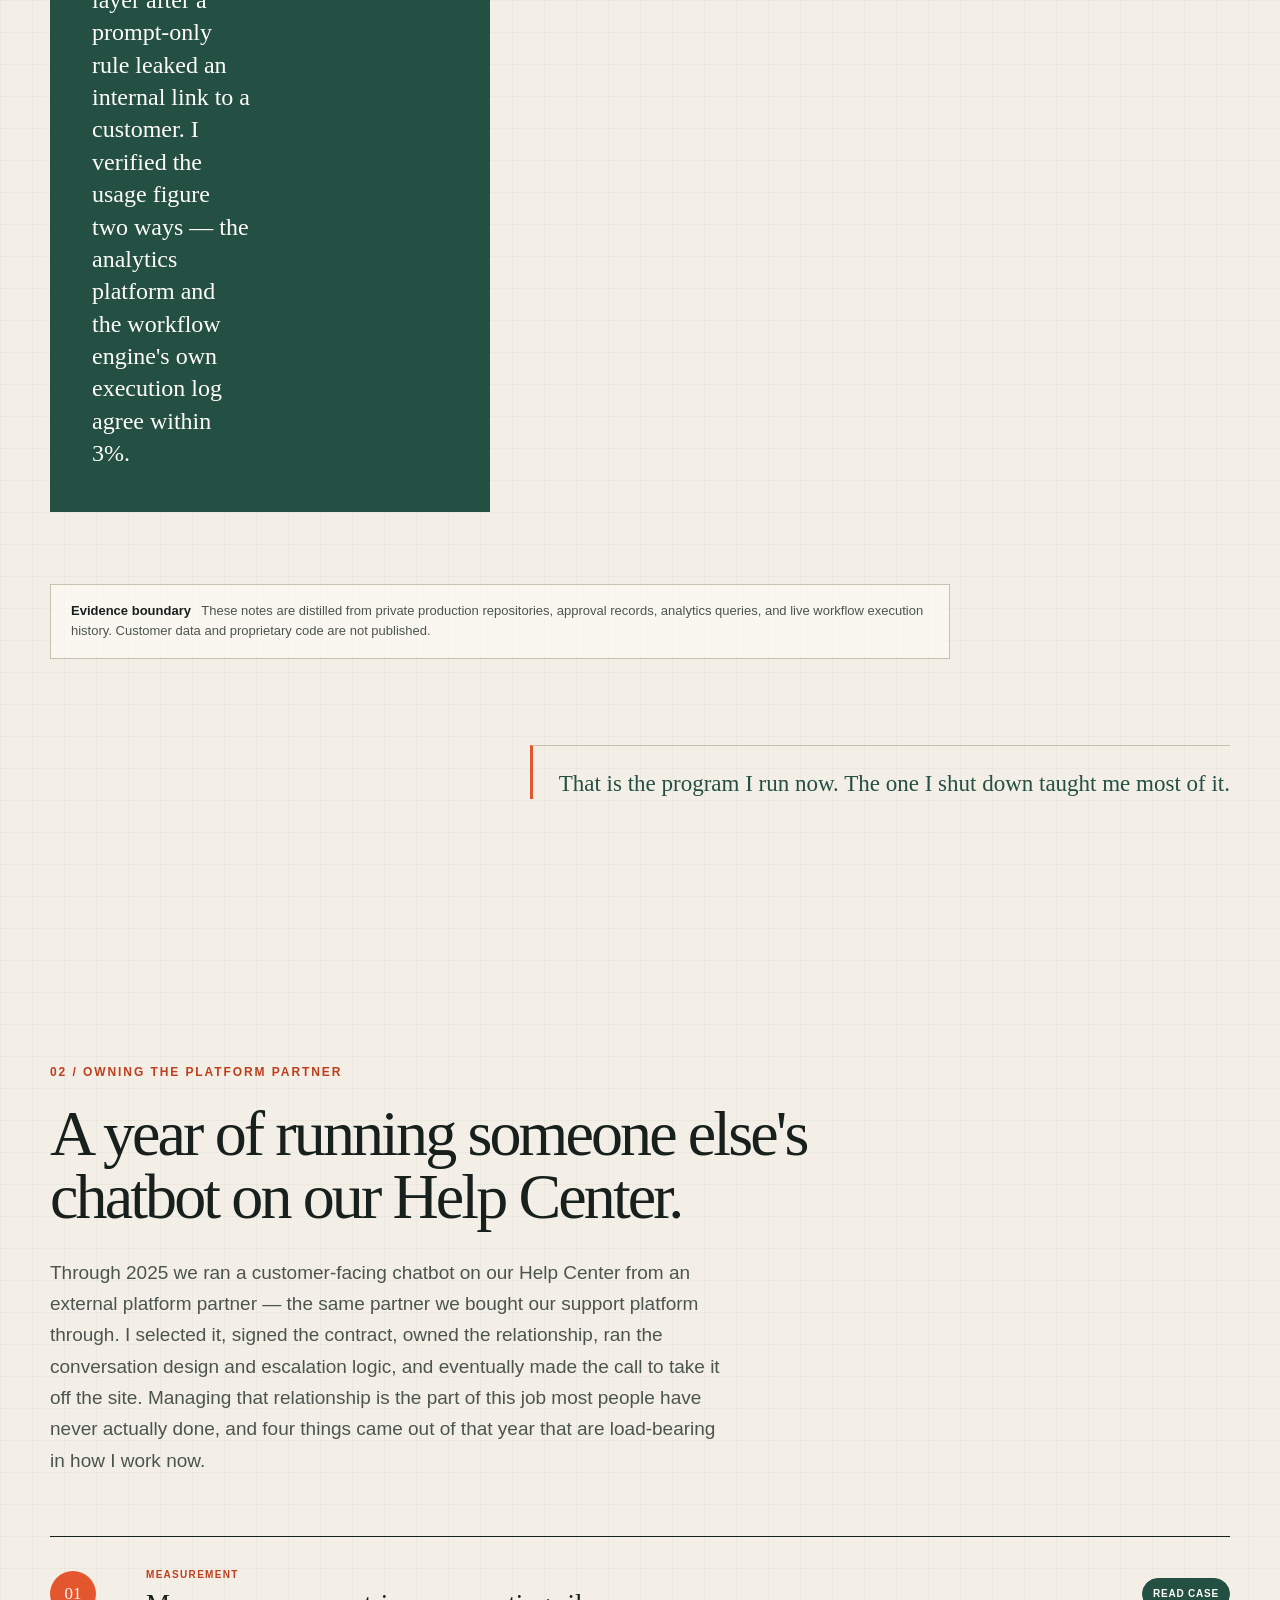
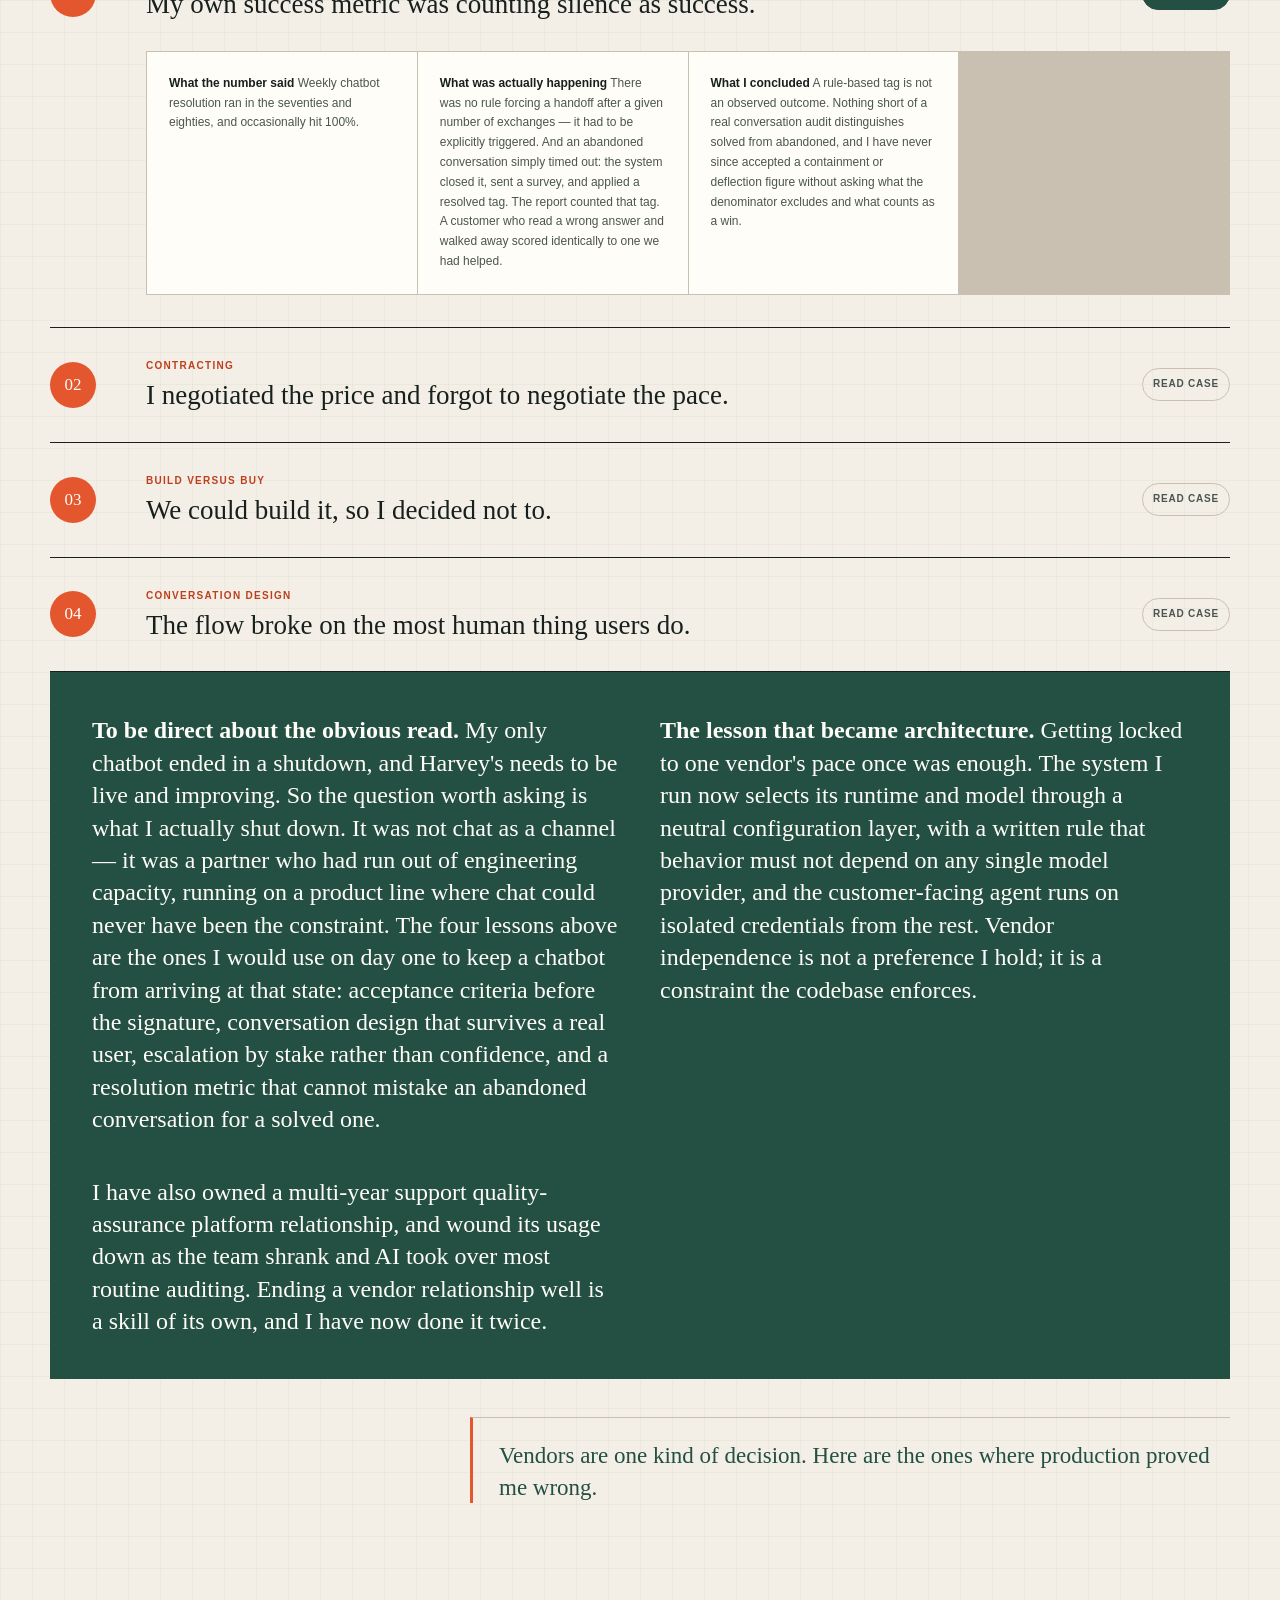
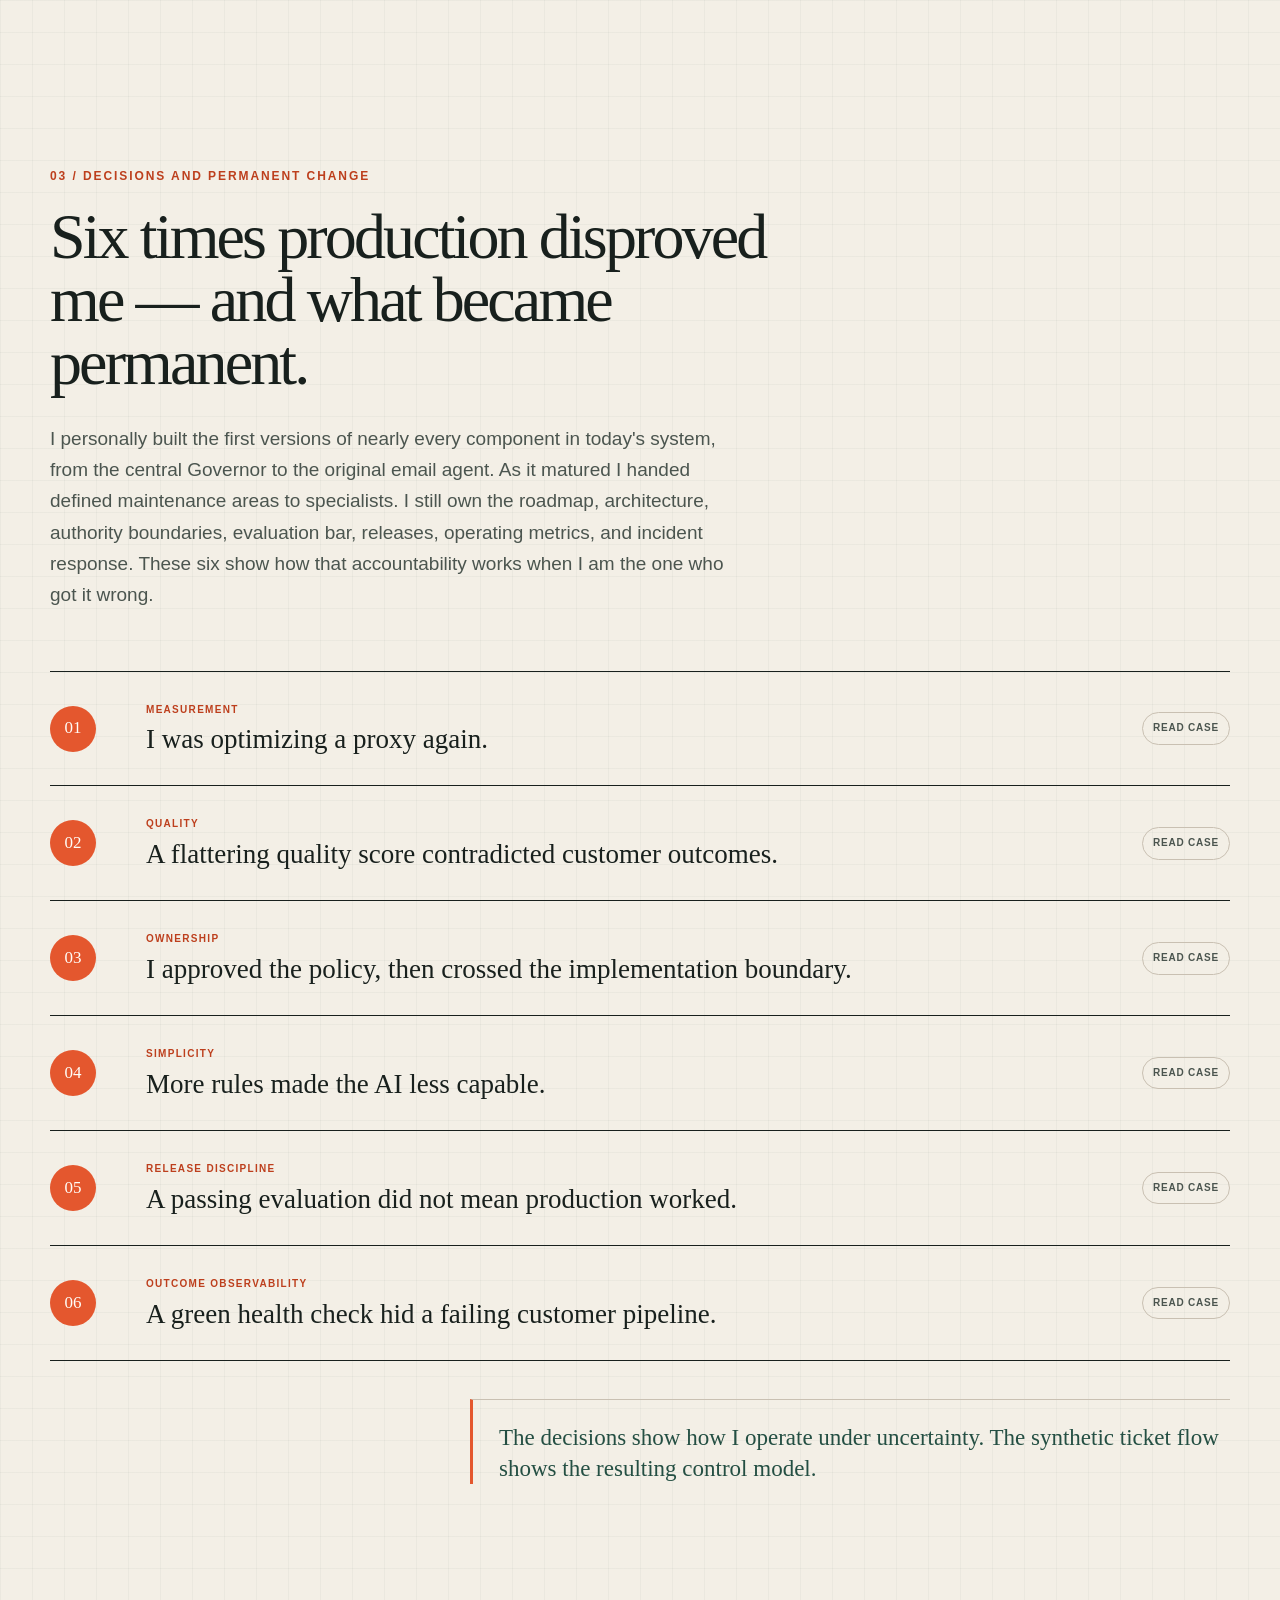
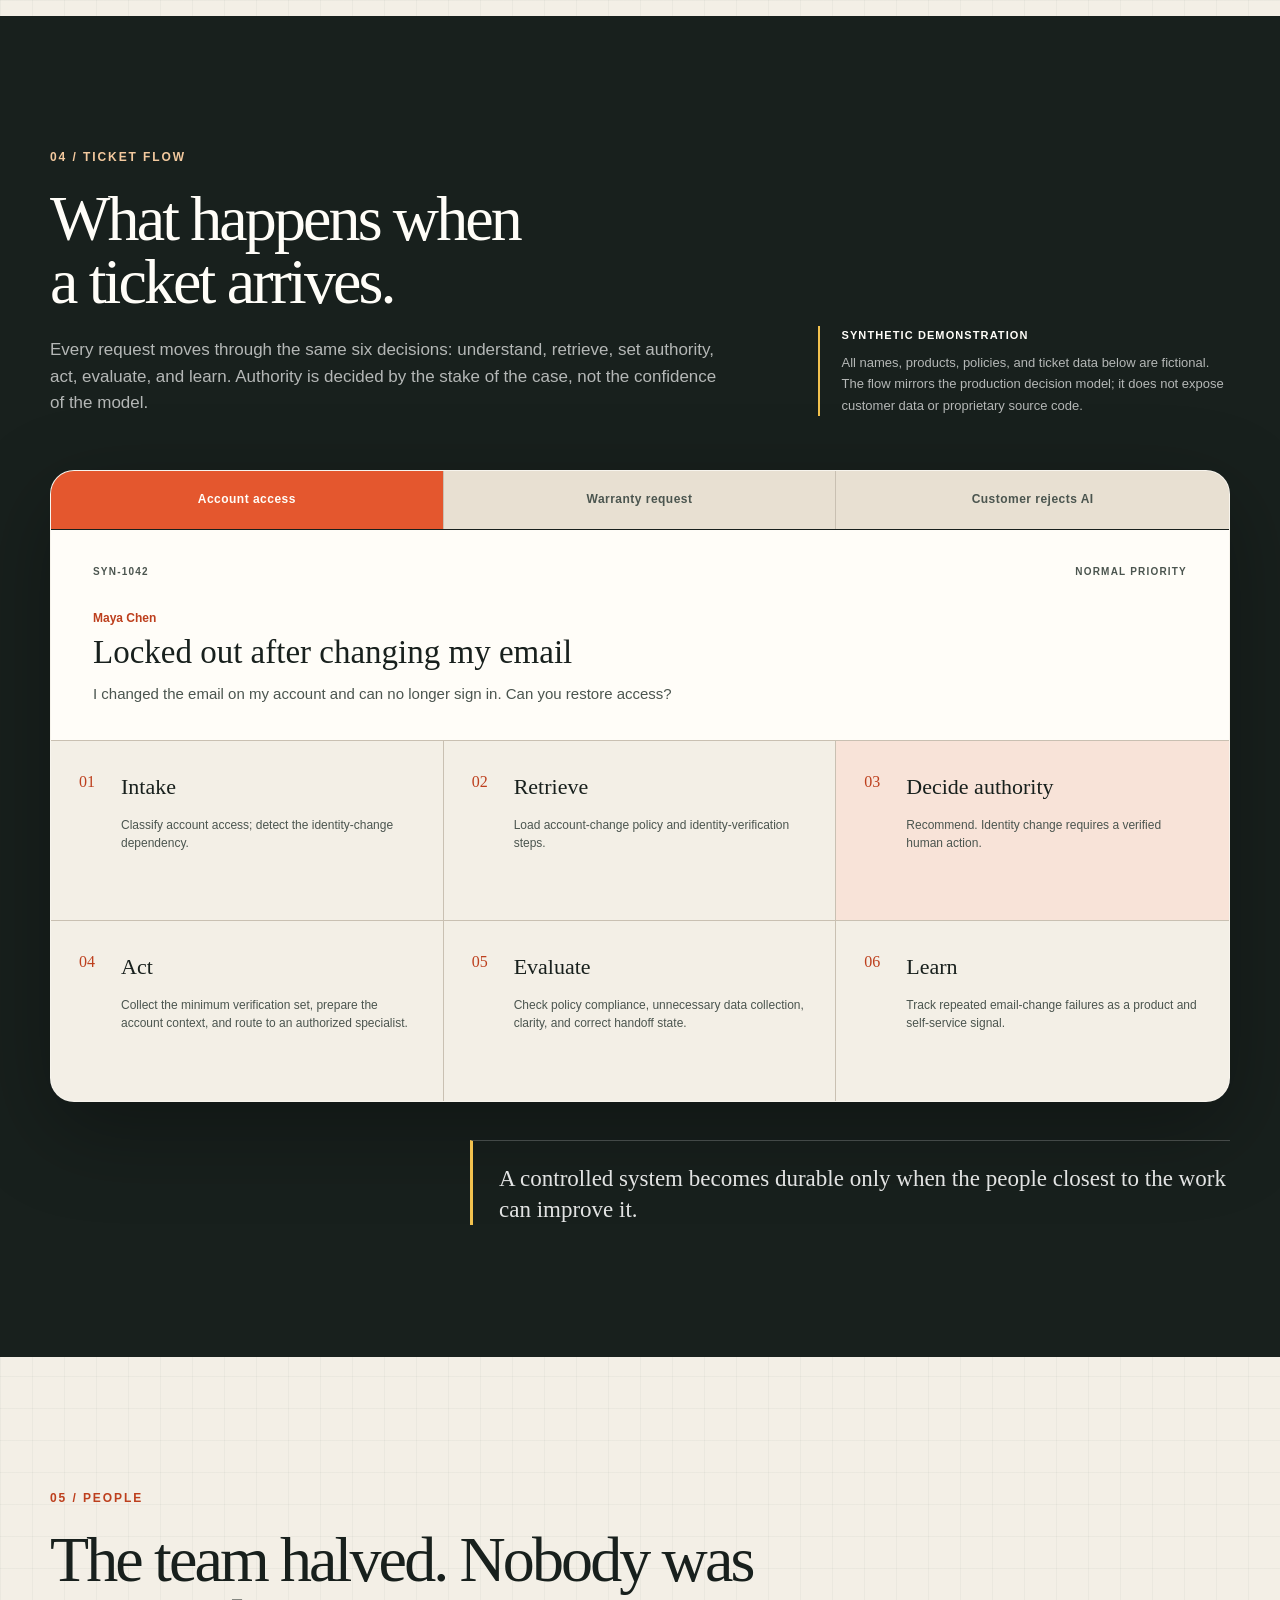
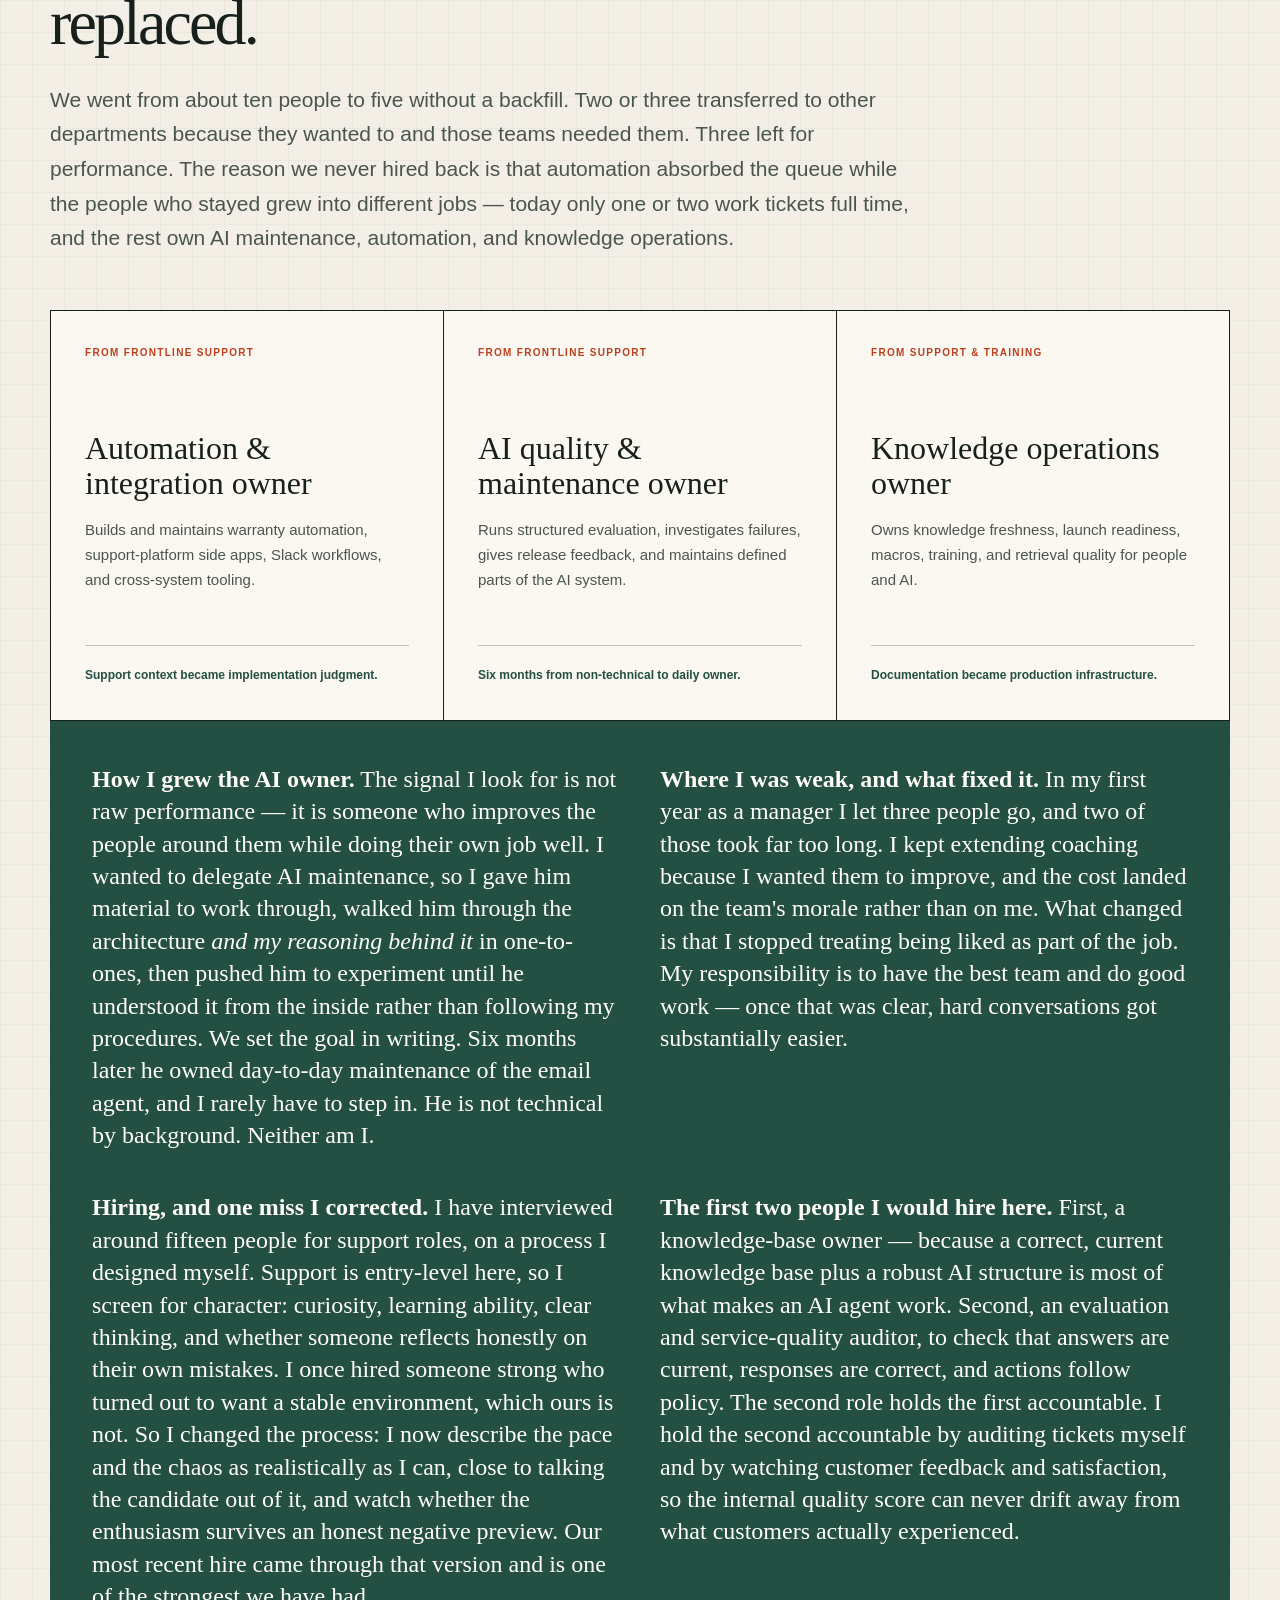
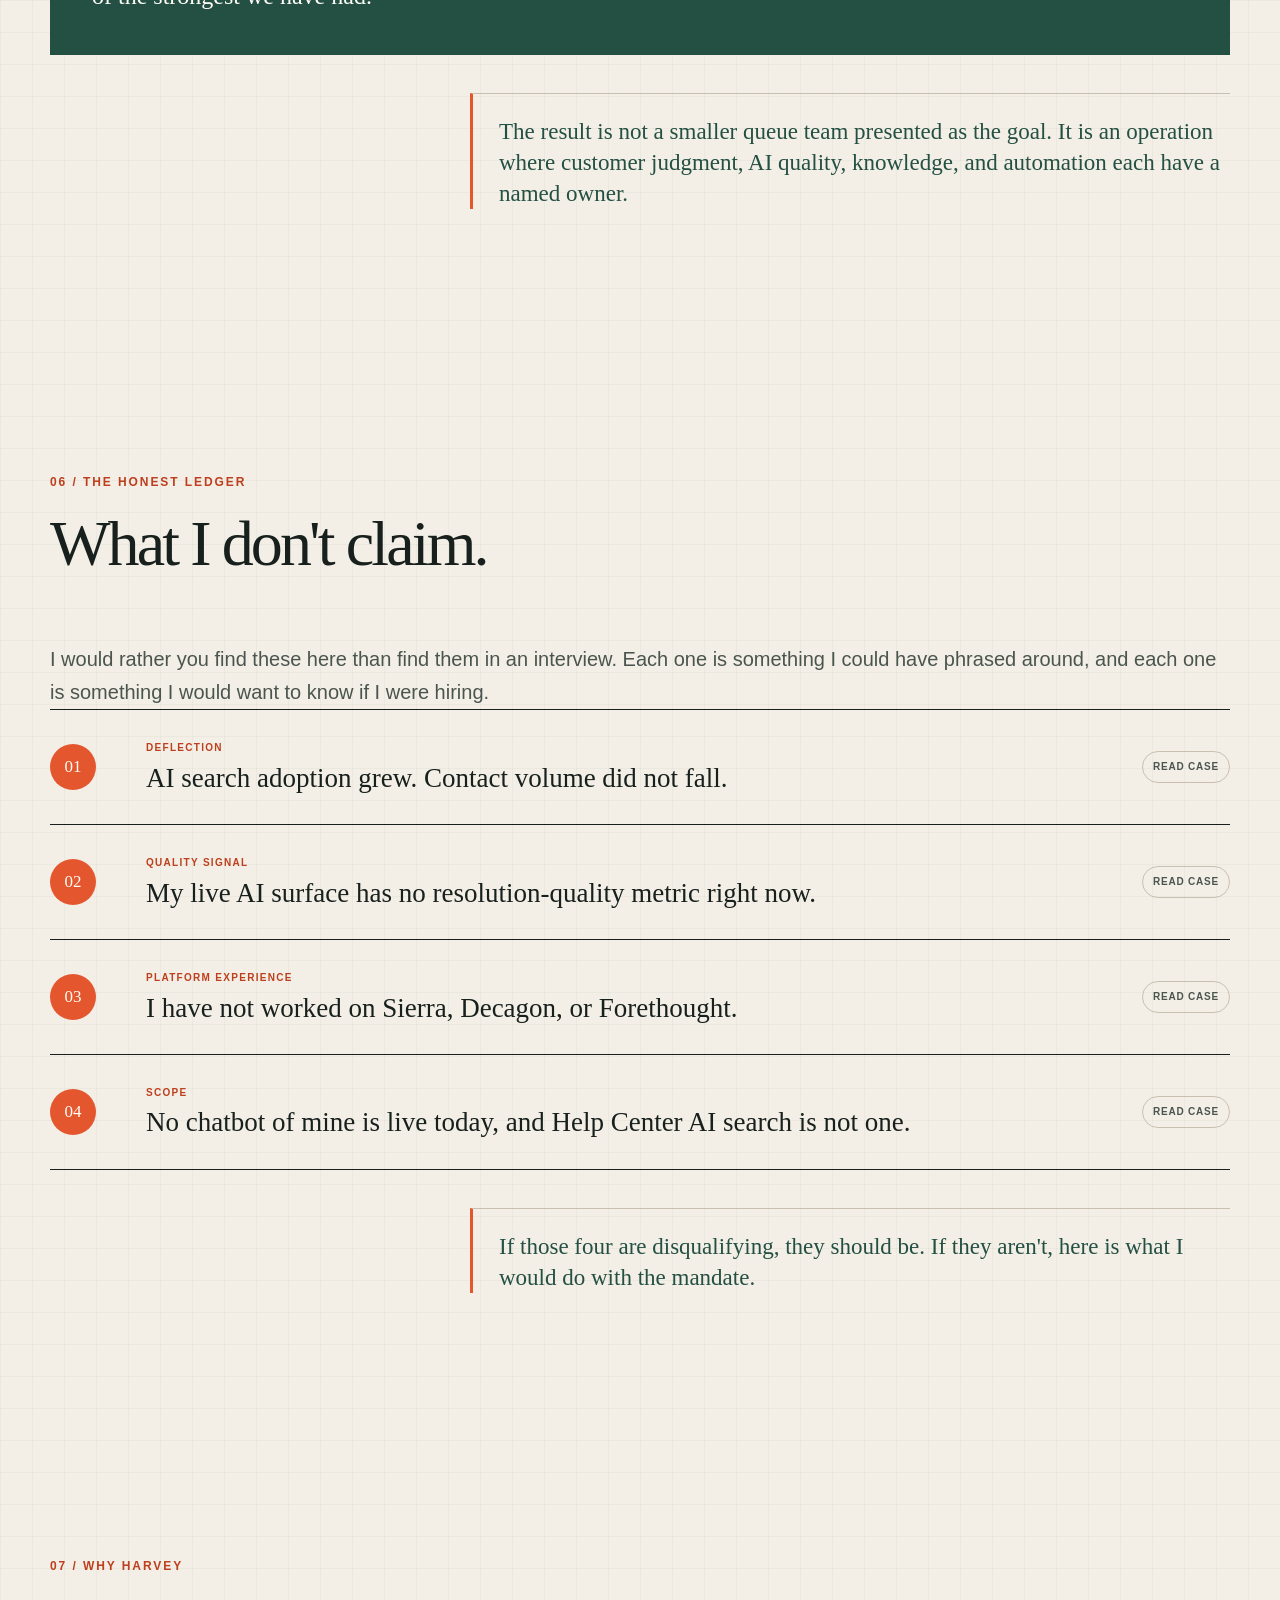
==== commit c8e1ab74: "Correct the chatbot timeline and separate it from the live program The chatbot ran on the Help Cente" ====
--- a/index.html
+++ b/index.html
@@ -3,7 +3,7 @@
 <head>
   <meta charset="utf-8">
   <meta name="viewport" content="width=device-width, initial-scale=1">
-  <meta name="description" content="Dans Huang, AI Support Lead candidate: owned a chatbot program from contract to shutdown, built a governed multi-agent conversational AI that other departments use, and reports a program leadership argues with.">
+  <meta name="description" content="Dans Huang, AI Support Lead candidate: runs a live email agent and a governed multi-agent conversational AI, previously owned a chatbot platform partner from contract through shutdown, and reports the program to leadership monthly.">
   <meta name="theme-color" content="#f3efe6">
   <title>Dans Huang | Conversational AI Program Ownership</title>
   <script>document.documentElement.classList.add('js');</script>
@@ -35,7 +35,7 @@
       <div class="hero-copy reveal">
         <p class="eyebrow">Taipei-based | Relocating to San Francisco | Conversational AI program ownership</p>
         <h1>I own conversational AI end to end. <em>The systems, the vendor relationship, the metrics, and the people who take it over.</em></h1>
-        <p class="hero-lede">An AI agent works our inbound email tickets around the clock, and I own it: its escalation logic, its evaluation bar, its releases, and both of the metrics I publish about it. Around that sits a governed multi-agent system in Slack that other departments now use without me, the knowledge and retrieval layer underneath it, and before all of it, an external chatbot platform I selected, contracted, ran, and ended. I built the first version of nearly every component myself, then grew the specialists who maintain them &mdash; and I report the whole program to our leadership team every month.</p>
+        <p class="hero-lede">An AI agent works our inbound email tickets around the clock, and I own it: its escalation logic, its evaluation bar, its releases, and both of the metrics I publish about it. Around that sits a governed multi-agent system in Slack that other departments now use without me, the knowledge and retrieval layer underneath it, and before those, a Help Center chatbot from an external platform partner that I selected, contracted, ran through 2025, and ended. I built the first version of nearly every component myself, then grew the specialists who maintain them &mdash; and I report the whole program to our leadership team every month.</p>
         <div class="hero-actions">
           <a class="button button-primary" href="#system">See the program</a>
           <a class="text-link" href="#limits">What I don't claim <span aria-hidden="true">&rarr;</span></a>
@@ -67,7 +67,8 @@
         <h2>A conversational AI<br>with a chain of command.</h2>
       </div>
       <div class="section-intro reveal">
-        <p>I have run three conversational surfaces: an email agent holding multi-turn conversations with customers, a multi-agent system colleagues talk to in Slack, and before both, an external chatbot on our Help Center. They are one program, not three projects &mdash; same escalation philosophy, same evaluation suite, same approval model, same person accountable when one of them says something wrong.</p>
+        <p>Two conversational surfaces are live today and I own both: an email agent holding multi-turn conversations with customers, and a multi-agent system my colleagues talk to in Slack. They run as one program rather than two projects &mdash; the same principle decides when either hands a case to a person, the same evaluation and audit discipline applies to both, and the same person answers for it when either says something wrong.</p>
+        <p>A third ran alongside the earliest version of that email agent and is now gone: a customer-facing chatbot on our Help Center, from an external platform partner, which I selected, contracted, ran through 2025, and ended. It shared none of the machinery described below. Much of that machinery exists because of what that year taught me, which is the subject of the next section.</p>
         <p>The Slack system is the spine. Three specialist agents report into a central Governor, each mapped to a named human owner, so the AI org chart mirrors the human one. Every external write passes a tiered approval gate before it touches a customer, a ticket, or a knowledge base.</p>
         <p>It started as a tool for my own team. It is now something other departments use directly: product and e-commerce pull it into their channels, and our BI team queries it for support data without going through me at all.</p>
       </div>
@@ -177,9 +178,9 @@
     <section class="section-shell section-block judgment-section" id="vendor">
       <div class="section-heading reveal">
         <p class="eyebrow">02 / Owning the platform partner</p>
-        <h2>A year of running someone else's chatbot on my site.</h2>
-      </div>
-      <p class="judgment-lede reveal">Through 2024 we ran a customer-facing chatbot from an external platform partner &mdash; the same partner we bought our support platform through. I selected it, signed the contract, owned the relationship, ran the conversation design and escalation logic, and eventually made the call to take it off the site. Managing that relationship is the part of this job most people have never actually done, and four things came out of that year that are load-bearing in how I work now.</p>
+        <h2>A year of running someone else's chatbot on our Help Center.</h2>
+      </div>
+      <p class="judgment-lede reveal">Through 2025 we ran a customer-facing chatbot on our Help Center from an external platform partner &mdash; the same partner we bought our support platform through. I selected it, signed the contract, owned the relationship, ran the conversation design and escalation logic, and eventually made the call to take it off the site. Managing that relationship is the part of this job most people have never actually done, and four things came out of that year that are load-bearing in how I work now.</p>
 
       <div class="incident-list">
         <details class="incident reveal" open>
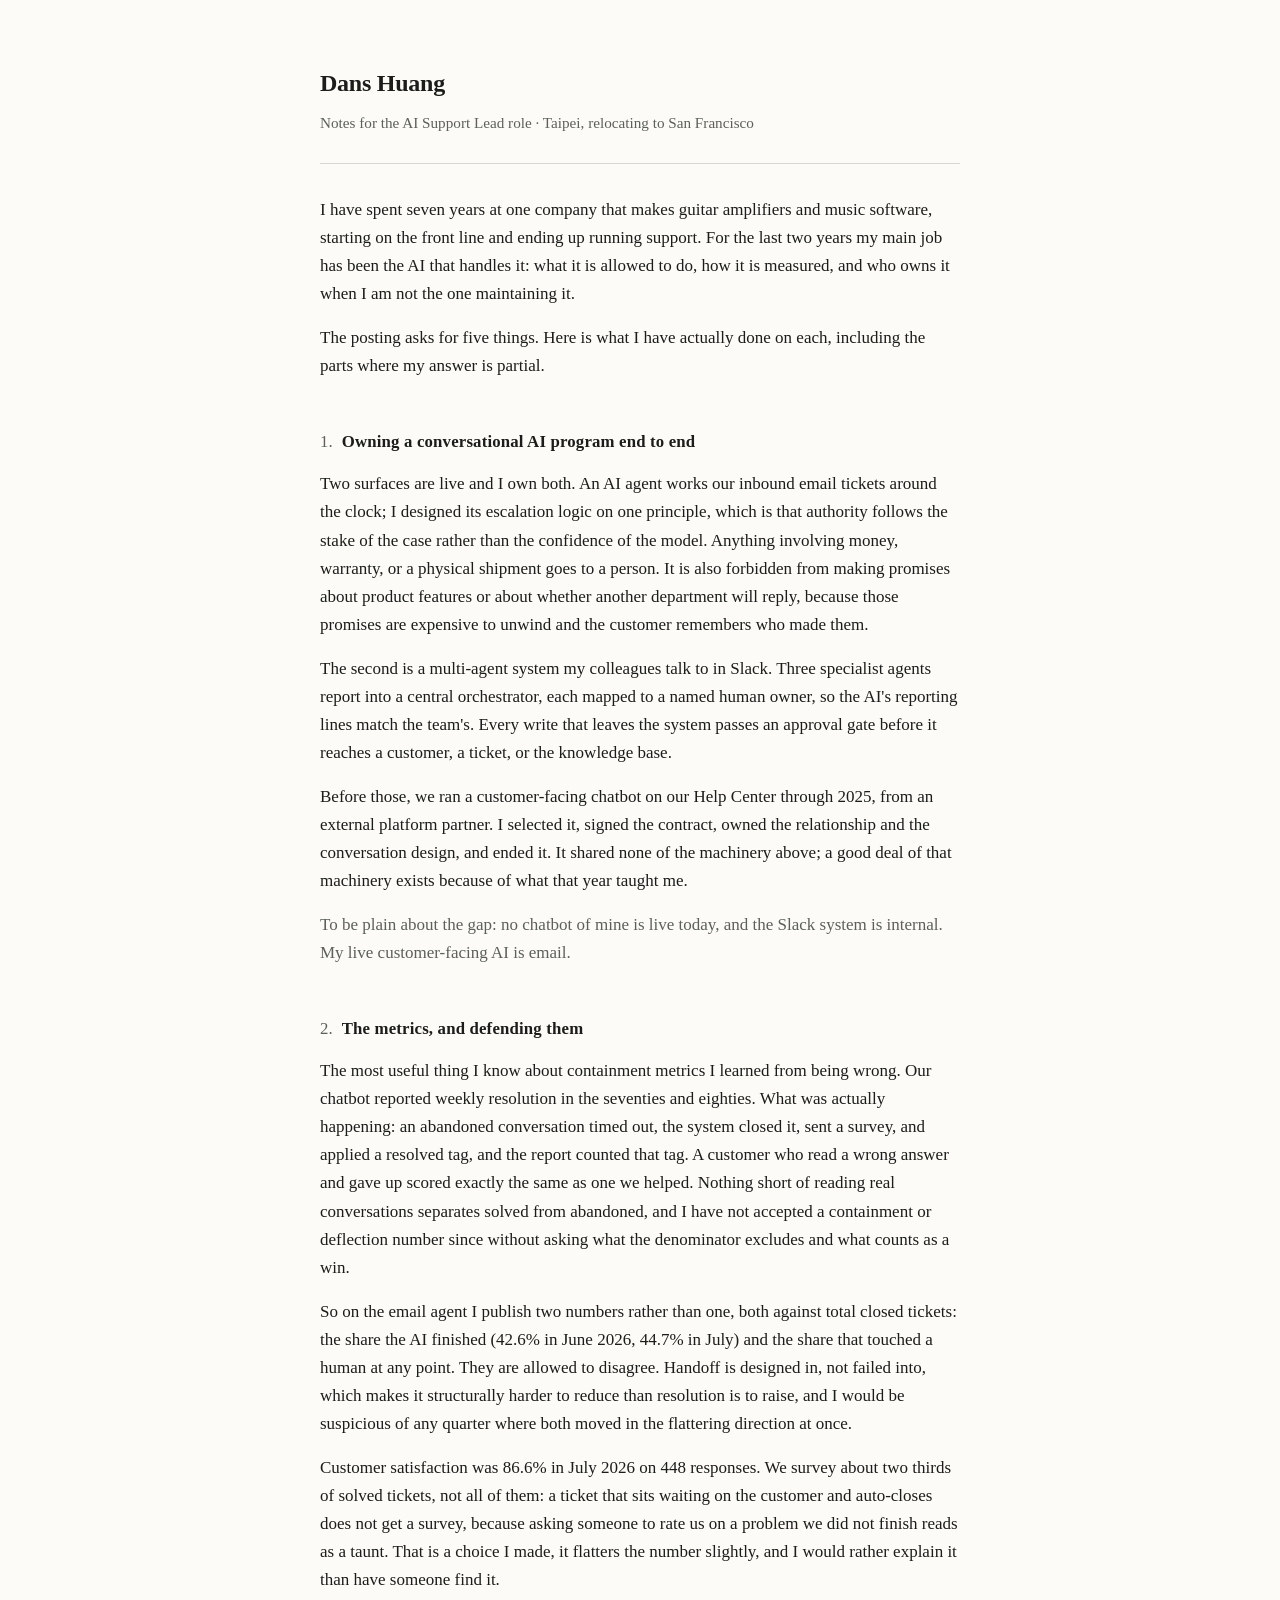
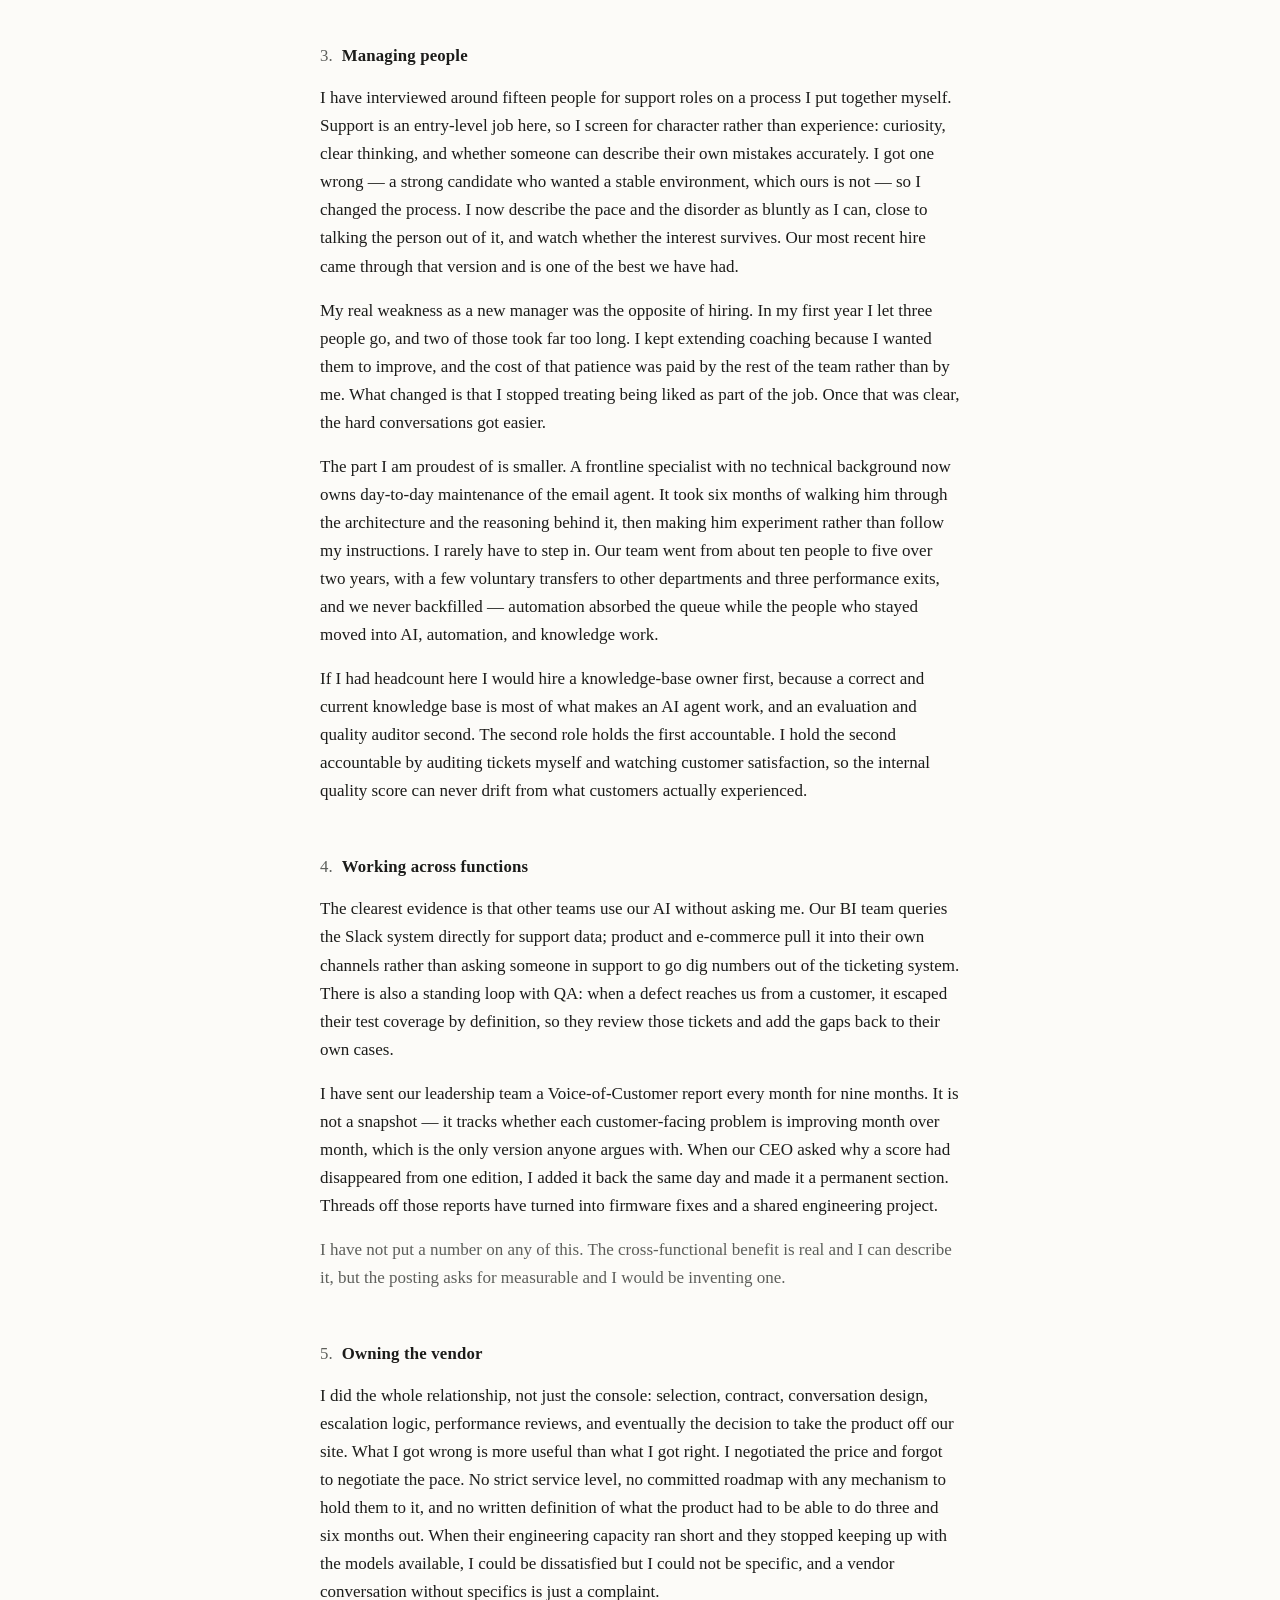
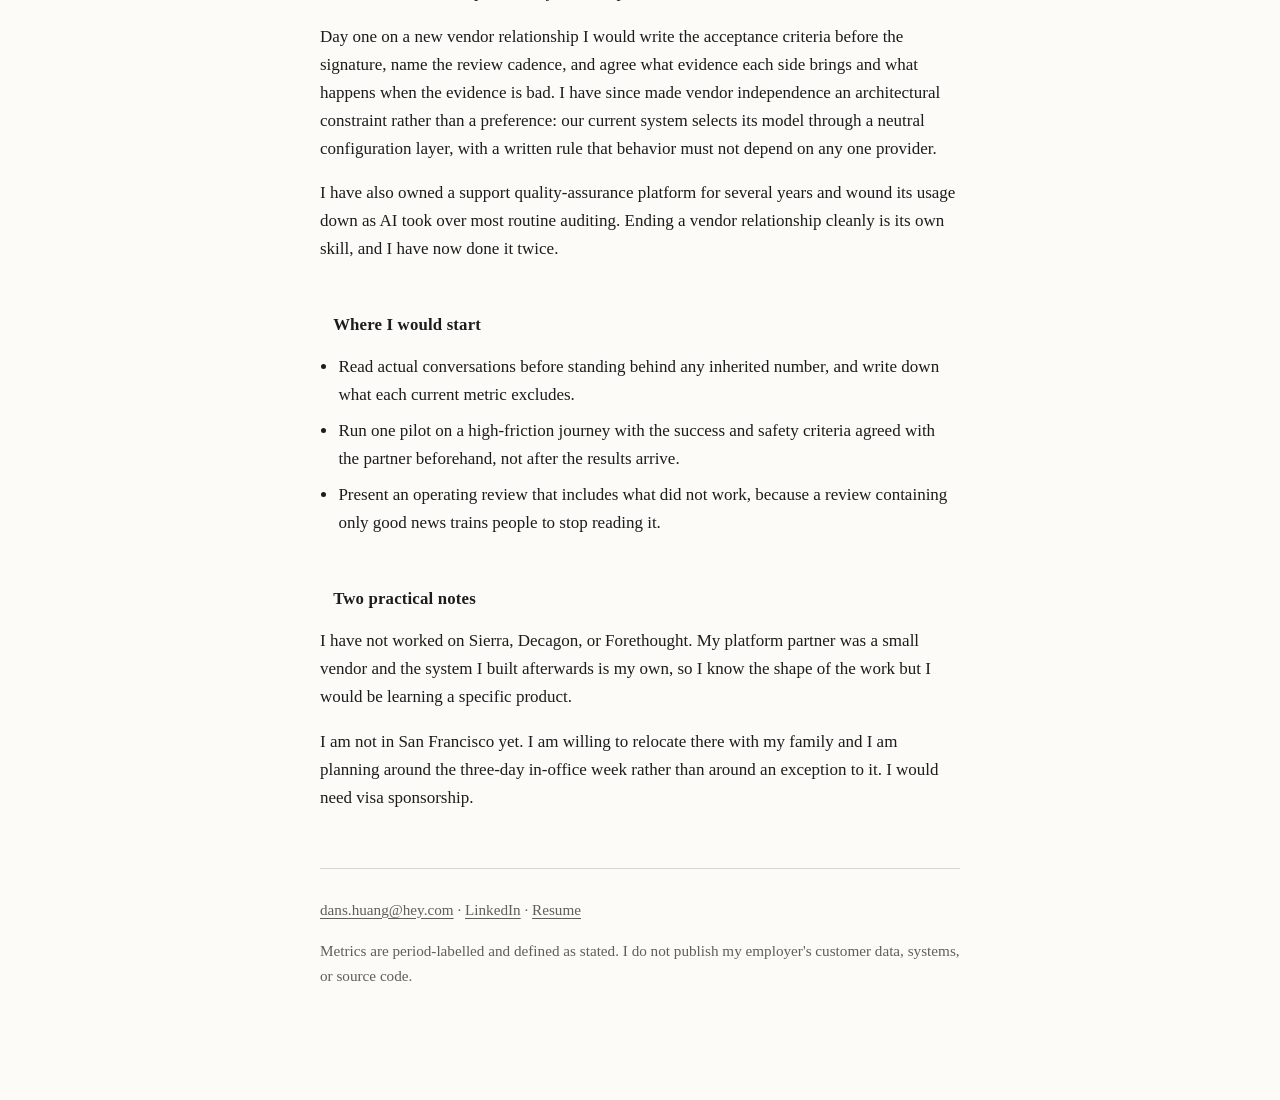
==== commit 9dc8d804: "Replace the case study with a plain brief The application form has no cover letter field and no webs" ====
--- a/index.html
+++ b/index.html
@@ -1,472 +1,131 @@
 <!doctype html>
 <html lang="en">
 <head>
-  <meta charset="utf-8">
-  <meta name="viewport" content="width=device-width, initial-scale=1">
-  <meta name="description" content="Dans Huang, AI Support Lead candidate: runs a live email agent and a governed multi-agent conversational AI, previously owned a chatbot platform partner from contract through shutdown, and reports the program to leadership monthly.">
-  <meta name="theme-color" content="#f3efe6">
-  <title>Dans Huang | Conversational AI Program Ownership</title>
-  <script>document.documentElement.classList.add('js');</script>
-  <link rel="stylesheet" href="styles.css?v=9">
-  <script src="script.js?v=5" defer></script>
+<meta charset="utf-8">
+<meta name="viewport" content="width=device-width, initial-scale=1">
+<title>Dans Huang — Notes for the AI Support Lead role</title>
+<meta name="description" content="Dans Huang's plain answers to what Harvey's AI Support Lead posting asks for.">
+<style>
+  :root {
+    --ink: #1c1c1a;
+    --muted: #5d5f5b;
+    --rule: #d8d6d0;
+    --paper: #fcfbf8;
+  }
+  @media (prefers-color-scheme: dark) {
+    :root { --ink:#e8e6e1; --muted:#a2a49f; --rule:#3a3a37; --paper:#161614; }
+  }
+  * { box-sizing: border-box; }
+  body {
+    margin: 0;
+    padding: 4rem 1.5rem 6rem;
+    background: var(--paper);
+    color: var(--ink);
+    font: 400 17px/1.65 "Iowan Old Style", "Palatino Linotype", Palatino, Georgia, serif;
+    -webkit-font-smoothing: antialiased;
+  }
+  .wrap { max-width: 40rem; margin: 0 auto; }
+  header { padding-bottom: 1.75rem; border-bottom: 1px solid var(--rule); }
+  h1 { margin: 0 0 .4rem; font-size: 1.5rem; font-weight: 600; letter-spacing: -.01em; }
+  .sub { margin: 0; color: var(--muted); font-size: .95rem; }
+  .lede { margin: 2rem 0 1rem; }
+  h2 {
+    margin: 3rem 0 .9rem;
+    font-size: 1.05rem;
+    font-weight: 600;
+    letter-spacing: .01em;
+  }
+  h2 span { color: var(--muted); font-weight: 400; margin-right: .55rem; }
+  p { margin: 0 0 1rem; }
+  .quiet { color: var(--muted); }
+  ul { margin: 0 0 1rem; padding-left: 1.15rem; }
+  li { margin-bottom: .5rem; }
+  footer {
+    margin-top: 3.5rem;
+    padding-top: 1.75rem;
+    border-top: 1px solid var(--rule);
+    color: var(--muted);
+    font-size: .95rem;
+  }
+  a { color: inherit; text-underline-offset: 3px; }
+  @media (max-width: 32rem) { body { padding-top: 2.5rem; font-size: 16px; } }
+</style>
 </head>
-<body id="top">
-  <a class="skip-link" href="#main">Skip to content</a>
+<body>
+<div class="wrap">
 
-  <header class="site-header">
-    <a class="wordmark" href="#top" aria-label="Dans Huang, home">
-      <span class="wordmark-mark">DH</span>
-      <span>Dans Huang</span>
-    </a>
-    <nav class="site-nav" aria-label="Portfolio sections">
-      <a href="#system">Program</a>
-      <a href="#vendor">Vendor</a>
-      <a href="#judgment">Decisions</a>
-      <a href="#transformation">Team</a>
-      <a href="#limits">Limits</a>
-      <a href="#harvey">Harvey</a>
-    </nav>
-    <a class="header-jump" href="#harvey">Why Harvey</a>
-    <a class="header-cta" href="assets/dans-huang-resume.pdf">Resume</a>
-  </header>
+<header>
+  <h1>Dans Huang</h1>
+  <p class="sub">Notes for the AI Support Lead role &middot; Taipei, relocating to San Francisco</p>
+</header>
 
-  <main id="main">
-    <section class="hero section-shell">
-      <div class="hero-copy reveal">
-        <p class="eyebrow">Taipei-based | Relocating to San Francisco | Conversational AI program ownership</p>
-        <h1>I own conversational AI end to end. <em>The systems, the vendor relationship, the metrics, and the people who take it over.</em></h1>
-        <p class="hero-lede">An AI agent works our inbound email tickets around the clock, and I own it: its escalation logic, its evaluation bar, its releases, and both of the metrics I publish about it. Around that sits a governed multi-agent system in Slack that other departments now use without me, the knowledge and retrieval layer underneath it, and before those, a Help Center chatbot from an external platform partner that I selected, contracted, ran through 2025, and ended. I built the first version of nearly every component myself, then grew the specialists who maintain them &mdash; and I report the whole program to our leadership team every month.</p>
-        <div class="hero-actions">
-          <a class="button button-primary" href="#system">See the program</a>
-          <a class="text-link" href="#limits">What I don't claim <span aria-hidden="true">&rarr;</span></a>
-        </div>
-        <p class="confidentiality-note">Every interface and demonstration shown here is a synthetic reconstruction. I validate the metrics against production evidence, but I do not publish my employer's customer data, systems, or source code.</p>
-      </div>
+<p class="lede">I have spent seven years at one company that makes guitar amplifiers and music software, starting on the front line and ending up running support. For the last two years my main job has been the AI that handles it: what it is allowed to do, how it is measured, and who owns it when I am not the one maintaining it.</p>
 
-      <aside class="brief-card reveal" aria-label="Program brief">
-        <div class="brief-topline">
-          <span>Program brief</span>
-          <span class="status"><i></i> Production + evolving</span>
-        </div>
-        <p class="brief-title">What I own</p>
-        <dl class="brief-list">
-          <div><dt>Program</dt><dd>Conversational AI, end to end</dd></div>
-          <div><dt>Vendor</dt><dd>Contract to shutdown</dd></div>
-          <div><dt>Governance</dt><dd>Tiered autonomy + approvals</dd></div>
-          <div><dt>Reporting</dt><dd>Monthly to leadership</dd></div>
-          <div><dt>People</dt><dd>Hiring, growth, accountability</dd></div>
-        </dl>
-        <div class="brief-footer">Built for a consumer hardware and software operation running roughly 48,000 support tickets a year, with a support team that halved without backfill because the people who stayed grew into different jobs.</div>
-      </aside>
-    </section>
+<p>The posting asks for five things. Here is what I have actually done on each, including the parts where my answer is partial.</p>
 
+<h2><span>1.</span>Owning a conversational AI program end to end</h2>
 
-    <section class="section-shell section-block intro-grid" id="system">
-      <div class="section-heading reveal">
-        <p class="eyebrow">01 / The program I run today</p>
-        <h2>A conversational AI<br>with a chain of command.</h2>
-      </div>
-      <div class="section-intro reveal">
-        <p>Two conversational surfaces are live today and I own both: an email agent holding multi-turn conversations with customers, and a multi-agent system my colleagues talk to in Slack. They run as one program rather than two projects &mdash; the same principle decides when either hands a case to a person, the same evaluation and audit discipline applies to both, and the same person answers for it when either says something wrong.</p>
-        <p>A third ran alongside the earliest version of that email agent and is now gone: a customer-facing chatbot on our Help Center, from an external platform partner, which I selected, contracted, ran through 2025, and ended. It shared none of the machinery described below. Much of that machinery exists because of what that year taught me, which is the subject of the next section.</p>
-        <p>The Slack system is the spine. Three specialist agents report into a central Governor, each mapped to a named human owner, so the AI org chart mirrors the human one. Every external write passes a tiered approval gate before it touches a customer, a ticket, or a knowledge base.</p>
-        <p>It started as a tool for my own team. It is now something other departments use directly: product and e-commerce pull it into their channels, and our BI team queries it for support data without going through me at all.</p>
-      </div>
+<p>Two surfaces are live and I own both. An AI agent works our inbound email tickets around the clock; I designed its escalation logic on one principle, which is that authority follows the stake of the case rather than the confidence of the model. Anything involving money, warranty, or a physical shipment goes to a person. It is also forbidden from making promises about product features or about whether another department will reply, because those promises are expensive to unwind and the customer remembers who made them.</p>
 
-      <div class="system-map reveal" role="img" aria-label="Conversational AI operating architecture from request through judgment, authority tier, action, and learning">
-        <div class="map-column map-entry">
-          <p class="map-label">Someone asks</p>
-          <div class="map-node">Slack conversation</div>
-          <div class="map-node">Email tickets</div>
-          <div class="map-node">Help Center search</div>
-        </div>
-        <div class="map-arrow" aria-hidden="true">&rarr;</div>
-        <div class="map-column map-runtime">
-          <p class="map-label">Governor judges</p>
-          <div class="map-node map-node-accent">Read signals, decide</div>
-          <div class="map-node">Retrieve evidence</div>
-          <div class="map-node">Dispatch a specialist</div>
-        </div>
-        <div class="map-arrow" aria-hidden="true">&rarr;</div>
-        <div class="map-column map-control">
-          <p class="map-label">Authority gate</p>
-          <div class="map-node">Auto, recommend, or wait</div>
-          <div class="map-node">Route to the right owner</div>
-          <div class="map-node">Record the revert path</div>
-        </div>
-        <div class="map-arrow" aria-hidden="true">&rarr;</div>
-        <div class="map-column map-learning">
-          <p class="map-label">It gets smarter</p>
-          <div class="map-node">Learn from rejections</div>
-          <div class="map-node">Shadow-test new patterns</div>
-          <div class="map-node">Graduate on evidence</div>
-        </div>
-      </div>
+<p>The second is a multi-agent system my colleagues talk to in Slack. Three specialist agents report into a central orchestrator, each mapped to a named human owner, so the AI's reporting lines match the team's. Every write that leaves the system passes an approval gate before it reaches a customer, a ticket, or the knowledge base.</p>
 
-      <div class="capability-heading reveal">
-        <p class="eyebrow">The four ideas that make it safe to run</p>
-        <h3>Autonomy is earned, never granted.</h3>
-        <p class="technical-intro">Most AI programs treat approval as binary: a human reviews, or a human doesn't. That wastes attention on trivia and under-protects the dangerous cases. Open the notes where implementation detail helps you evaluate the work.</p>
-      </div>
+<p>Before those, we ran a customer-facing chatbot on our Help Center through 2025, from an external platform partner. I selected it, signed the contract, owned the relationship and the conversation design, and ended it. It shared none of the machinery above; a good deal of that machinery exists because of what that year taught me.</p>
 
-      <div class="module-grid">
-        <article class="module-card reveal">
-          <div class="module-meta"><span class="module-number">01</span><span class="module-state">Live</span></div>
-          <h3>Three tiers, not two</h3>
-          <p>Every action is graded by consequence, not by whether it is technically automatable.</p>
-          <ul><li><strong>Auto</strong> &mdash; only patterns that have already graduated</li><li><strong>Recommend</strong> &mdash; the default: draft, queue, wait for a named owner</li><li><strong>Judgment</strong> &mdash; no draft may even enter the queue</li></ul>
-          <details class="technical-note">
-            <summary aria-label="How the judgment tier works"><span>What sits in Judgment</span><span aria-hidden="true">+</span></summary>
-            <div class="technical-note-body">
-              <p><strong>Permanently supervised</strong> Fraud signals. Legal, chargeback, or regulatory-complaint language. Any situation with no precedent in the audit log and no matching skill. Cross-team political sensitivity. Customer-facing commitments above a materiality threshold.</p>
-              <p><strong>The rule that matters</strong> A Judgment item never auto-escalates to a lower tier. Only I can re-grade it. Pattern-matching in unfamiliar territory is exactly where an AI is most confident and most wrong, so the system is forbidden from trying.</p>
-            </div>
-          </details>
-        </article>
-        <article class="module-card reveal">
-          <div class="module-meta"><span class="module-number">02</span><span class="module-state">Live</span></div>
-          <h3>Shadow mode as the only door</h3>
-          <p>No pattern is ever promoted to unsupervised cold. It must first run silently, logging what it <em>would</em> have done.</p>
-          <ul><li>At least 20 matched cases, or 30 days</li><li>At least 95% agreement with the human decision</li><li>Fail the bar and it stays supervised, or gets re-specified</li></ul>
-          <details class="technical-note">
-            <summary aria-label="How shadow mode is audited"><span>How I audit it</span><span aria-hidden="true">+</span></summary>
-            <div class="technical-note-body">
-              <p><strong>Method</strong> Each shadow match writes one structured line: the evidence, the intended action, and a null outcome field. When the real human decision lands, the outcome is backfilled. Accuracy is scored against that paired record, not against my impression of how it has been doing.</p>
-              <p><strong>An honest failure</strong> The framework sat dormant for nineteen days after launch because nothing was writing to the log. Nothing graduated, and the gap is recorded in the spec rather than quietly patched. A governance mechanism that is not wired into the daily loop is decoration.</p>
-            </div>
-          </details>
-        </article>
-        <article class="module-card reveal">
-          <div class="module-meta"><span class="module-number">03</span><span class="module-state module-state-evolving">Live + compounding</span></div>
-          <h3>It learns from being told no</h3>
-          <p>Every rejection or correction writes a principle back into the system's memory. Before proposing anything, it checks whether an existing principle predicts refusal &mdash; and if so, never proposes at all.</p>
-          <ul><li>Rejections become rules, not repeated attempts</li><li>Silence has defined meaning, per risk class</li><li>Proposal volume falls as judgment improves</li></ul>
-          <details class="technical-note">
-            <summary aria-label="How silence is interpreted"><span>What silence means</span><span aria-hidden="true">+</span></summary>
-            <div class="technical-note-body">
-              <p><strong>Non-customer-facing</strong> Forty-eight hours without a reply is a no. The proposal closes itself, records the reason, and the pattern is learned. An approval queue that accumulates unanswered items is not a control; it is a backlog wearing a control's clothes.</p>
-              <p><strong>Customer-facing</strong> Never expires. It escalates to me on a separate channel until I answer. The asymmetry is deliberate: the cost of a silently dropped internal suggestion is small, and the cost of a silently dropped customer commitment is not.</p>
-            </div>
-          </details>
-        </article>
-        <article class="module-card reveal">
-          <div class="module-meta"><span class="module-number">04</span><span class="module-state">Live</span></div>
-          <h3>Autonomous is not silent</h3>
-          <p>Every unsupervised action must notify whoever might want to undo it &mdash; with the revert command, in the same cycle, tagged to the person who can run it.</p>
-          <ul><li>Plain-language statement of what happened</li><li>The exact command to reverse it</li><li>An audit id so the trail cross-references</li></ul>
-          <details class="technical-note">
-            <summary aria-label="How autonomy was expanded"><span>How I decided to loosen it</span><span aria-hidden="true">+</span></summary>
-            <div class="technical-note-body">
-              <p><strong>The evidence</strong> I ran a thirty-day audit of the approval channel and found that 65% of the posts had drawn zero human engagement. That is not a healthy control; it is a queue people have learned to scroll past. The expansion of autonomy was argued from that number, not from a feeling that the AI had got good.</p>
-              <p><strong>The constraint I kept</strong> If a stakeholder cannot be identified, or the blast radius is uncertain, the action drops back to supervised. The written rule is that not knowing who to tell is never a reason to act quietly.</p>
-            </div>
-          </details>
-        </article>
-      </div>
+<p class="quiet">To be plain about the gap: no chatbot of mine is live today, and the Slack system is internal. My live customer-facing AI is email.</p>
 
-      <div class="transformation-proof reveal">
-        <p><strong>The customer-facing agent.</strong> An AI agent works inbound email tickets around the clock. I designed its escalation logic myself, on one principle: authority is decided by the stake of the case, not the confidence of the model. Anything touching money, warranty, or a physical shipment goes to a person. It makes no promises about product features or about what another department will do.</p>
-        <p>I publish two metrics about it, kept separate: AI resolution rate and AI handoff rate, both against total closed tickets. The agent finished 42.6% of closed tickets in June 2026 and 44.7% in July; handoff sits around a third. They are allowed to disagree, because handoff is designed in rather than failed into &mdash; which makes it structurally harder to push down than resolution is to push up. I would be suspicious of any quarter where both moved the flattering way at once.</p>
-        <p><strong>The knowledge layer underneath.</strong> None of this works on a stale knowledge base, so I built and instrumented the retrieval layer too. Help Center AI search answered 6,667 questions in July 2026 for 3,315 distinct people &mdash; 7.0% of everyone who visited &mdash; with intensity up 27% from May <em>while site traffic declined</em>. It is single-turn retrieval, not a conversational agent, and I would not present it as one. What it demonstrates is the substrate a Help Center chatbot has to sit on: hybrid dense-plus-lexical retrieval built after dense embeddings failed on firmware versions and error codes, and sensitive-content filtering moved from the prompt layer to the retrieval layer after a prompt-only rule leaked an internal link to a customer. I verified the usage figure two ways &mdash; the analytics platform and the workflow engine's own execution log agree within 3%.</p>
-      </div>
+<h2><span>2.</span>The metrics, and defending them</h2>
 
-      <p class="evidence-boundary reveal"><strong>Evidence boundary</strong> These notes are distilled from private production repositories, approval records, analytics queries, and live workflow execution history. Customer data and proprietary code are not published.</p>
+<p>The most useful thing I know about containment metrics I learned from being wrong. Our chatbot reported weekly resolution in the seventies and eighties. What was actually happening: an abandoned conversation timed out, the system closed it, sent a survey, and applied a resolved tag, and the report counted that tag. A customer who read a wrong answer and gave up scored exactly the same as one we helped. Nothing short of reading real conversations separates solved from abandoned, and I have not accepted a containment or deflection number since without asking what the denominator excludes and what counts as a win.</p>
 
-      <p class="section-bridge reveal">That is the program I run now. The one I shut down taught me most of it.</p>
-    </section>
+<p>So on the email agent I publish two numbers rather than one, both against total closed tickets: the share the AI finished (42.6% in June 2026, 44.7% in July) and the share that touched a human at any point. They are allowed to disagree. Handoff is designed in, not failed into, which makes it structurally harder to reduce than resolution is to raise, and I would be suspicious of any quarter where both moved in the flattering direction at once.</p>
 
-    <section class="section-shell section-block judgment-section" id="vendor">
-      <div class="section-heading reveal">
-        <p class="eyebrow">02 / Owning the platform partner</p>
-        <h2>A year of running someone else's chatbot on our Help Center.</h2>
-      </div>
-      <p class="judgment-lede reveal">Through 2025 we ran a customer-facing chatbot on our Help Center from an external platform partner &mdash; the same partner we bought our support platform through. I selected it, signed the contract, owned the relationship, ran the conversation design and escalation logic, and eventually made the call to take it off the site. Managing that relationship is the part of this job most people have never actually done, and four things came out of that year that are load-bearing in how I work now.</p>
+<p>Customer satisfaction was 86.6% in July 2026 on 448 responses. We survey about two thirds of solved tickets, not all of them: a ticket that sits waiting on the customer and auto-closes does not get a survey, because asking someone to rate us on a problem we did not finish reads as a taunt. That is a choice I made, it flatters the number slightly, and I would rather explain it than have someone find it.</p>
 
-      <div class="incident-list">
-        <details class="incident reveal" open>
-          <summary>
-            <span class="incident-index">01</span>
-            <span class="incident-summary"><small>Measurement</small><strong>My own success metric was counting silence as success.</strong></span>
-            <span class="incident-toggle">Read case</span>
-          </summary>
-          <div class="incident-body"><p><strong>What the number said</strong> Weekly chatbot resolution ran in the seventies and eighties, and occasionally hit 100%.</p><p><strong>What was actually happening</strong> There was no rule forcing a handoff after a given number of exchanges &mdash; it had to be explicitly triggered. And an abandoned conversation simply timed out: the system closed it, sent a survey, and applied a resolved tag. The report counted that tag. A customer who read a wrong answer and walked away scored identically to one we had helped.</p><p><strong>What I concluded</strong> A rule-based tag is not an observed outcome. Nothing short of a real conversation audit distinguishes solved from abandoned, and I have never since accepted a containment or deflection figure without asking what the denominator excludes and what counts as a win.</p></div>
-        </details>
-        <details class="incident reveal">
-          <summary>
-            <span class="incident-index">02</span>
-            <span class="incident-summary"><small>Contracting</small><strong>I negotiated the price and forgot to negotiate the pace.</strong></span>
-            <span class="incident-toggle">Read case</span>
-          </summary>
-          <div class="incident-body"><p><strong>What I did not ask for</strong> A strict service level. A committed roadmap with a mechanism to hold them to it. Any written definition of what the product had to be able to do three and six months out.</p><p><strong>Why it mattered</strong> When the partner's engineering capacity ran short and they stopped keeping pace with the models available, I had no lever and no yardstick. I could be dissatisfied, but I could not be specific, and a vendor conversation without specifics is just a complaint.</p><p><strong>What I would do on day one now</strong> Define the acceptance criteria before the signature, not after the disappointment. Name the review cadence, the performance evidence each side brings, and what happens when the evidence is bad.</p></div>
-        </details>
-        <details class="incident reveal">
-          <summary>
-            <span class="incident-index">03</span>
-            <span class="incident-summary"><small>Build versus buy</small><strong>We could build it, so I decided not to.</strong></span>
-            <span class="incident-toggle">Read case</span>
-          </summary>
-          <div class="incident-body"><p><strong>The case for building</strong> By the time the partner was falling behind, we already had a working email AI wired into the Help Center, the knowledge base, our internal processes, and our internal platforms. We built a chatbot prototype of our own, and it worked.</p><p><strong>Why I shelved it indefinitely</strong> Our ticket mix is dominated by troubleshooting and warranty service &mdash; cases needing data lookups and several rounds of product-specific instruction. Chat was not the constraint. Widening the email agent moved more customer outcome per week of engineering than launching a chat surface would have.</p><p><strong>What that means for Harvey</strong> I have made this call in both directions, which is why I can tell where a product sits. Chat is a weak container for hardware diagnosis and shipping logistics, and a strong one for precise knowledge questions from professionals who expect an immediate answer &mdash; which is the shape of Harvey's Help Center. I would not arrive relitigating whether the chatbot should exist. I would arrive knowing what makes one worth keeping.</p></div>
-        </details>
-        <details class="incident reveal">
-          <summary>
-            <span class="incident-index">04</span>
-            <span class="incident-summary"><small>Conversation design</small><strong>The flow broke on the most human thing users do.</strong></span>
-            <span class="incident-toggle">Read case</span>
-          </summary>
-          <div class="incident-body"><p><strong>The failure</strong> The bot assumed one message per turn. Anxious customers do not send one message per turn &mdash; they send three in a row while they think. Every burst broke the flow and confused the bot, and the experience collapsed exactly when the customer was most upset.</p><p><strong>The other two</strong> It has to feel conversational rather than retrieved, and it has to be fast. Latency reads as indifference.</p><p><strong>Where it went</strong> All three went into the prototype we built afterward, and the escalation logic I designed for the email agent is built on the same principle: decide by the stake of the case, not by the confidence of the model.</p></div>
-        </details>
-      </div>
+<h2><span>3.</span>Managing people</h2>
 
-      <div class="transformation-proof reveal">
-        <p><strong>To be direct about the obvious read.</strong> My only chatbot ended in a shutdown, and Harvey's needs to be live and improving. So the question worth asking is what I actually shut down. It was not chat as a channel &mdash; it was a partner who had run out of engineering capacity, running on a product line where chat could never have been the constraint. The four lessons above are the ones I would use on day one to keep a chatbot from arriving at that state: acceptance criteria before the signature, conversation design that survives a real user, escalation by stake rather than confidence, and a resolution metric that cannot mistake an abandoned conversation for a solved one.</p>
-        <p><strong>The lesson that became architecture.</strong> Getting locked to one vendor's pace once was enough. The system I run now selects its runtime and model through a neutral configuration layer, with a written rule that behavior must not depend on any single model provider, and the customer-facing agent runs on isolated credentials from the rest. Vendor independence is not a preference I hold; it is a constraint the codebase enforces.</p>
-        <p>I have also owned a multi-year support quality-assurance platform relationship, and wound its usage down as the team shrank and AI took over most routine auditing. Ending a vendor relationship well is a skill of its own, and I have now done it twice.</p>
-      </div>
-      <p class="section-bridge reveal">Vendors are one kind of decision. Here are the ones where production proved me wrong.</p>
-    </section>
+<p>I have interviewed around fifteen people for support roles on a process I put together myself. Support is an entry-level job here, so I screen for character rather than experience: curiosity, clear thinking, and whether someone can describe their own mistakes accurately. I got one wrong &mdash; a strong candidate who wanted a stable environment, which ours is not &mdash; so I changed the process. I now describe the pace and the disorder as bluntly as I can, close to talking the person out of it, and watch whether the interest survives. Our most recent hire came through that version and is one of the best we have had.</p>
 
-    <section class="section-shell section-block judgment-section" id="judgment">
-      <div class="section-heading reveal">
-        <p class="eyebrow">03 / Decisions and permanent change</p>
-        <h2>Six times production disproved me &mdash; and what became permanent.</h2>
-      </div>
-      <p class="judgment-lede reveal">I personally built the first versions of nearly every component in today's system, from the central Governor to the original email agent. As it matured I handed defined maintenance areas to specialists. I still own the roadmap, architecture, authority boundaries, evaluation bar, releases, operating metrics, and incident response. These six show how that accountability works when I am the one who got it wrong.</p>
+<p>My real weakness as a new manager was the opposite of hiring. In my first year I let three people go, and two of those took far too long. I kept extending coaching because I wanted them to improve, and the cost of that patience was paid by the rest of the team rather than by me. What changed is that I stopped treating being liked as part of the job. Once that was clear, the hard conversations got easier.</p>
 
-      <div class="incident-list">
-        <details class="incident reveal">
-          <summary>
-            <span class="incident-index">01</span>
-            <span class="incident-summary"><small>Measurement</small><strong>I was optimizing a proxy again.</strong></span>
-            <span class="incident-toggle">Read case</span>
-          </summary>
-          <div class="incident-body"><p><strong>The decision</strong> I treated final ticket ownership as the AI handoff metric and planned toward an 80% AI-resolution target.</p><p><strong>The signal</strong> Final ownership missed mid-ticket human intervention, while many apparent failures were correct warranty or authority escalations.</p><p><strong>The correction</strong> I split AI-attempted capability from handoff quality rather than optimizing one number that flattered both.</p><p><strong>What became permanent</strong> Two separate published metrics that are allowed to disagree, and a roadmap governed by customer outcomes instead of a single automation gate.</p></div>
-        </details>
-        <details class="incident reveal">
-          <summary>
-            <span class="incident-index">02</span>
-            <span class="incident-summary"><small>Quality</small><strong>A flattering quality score contradicted customer outcomes.</strong></span>
-            <span class="incident-toggle">Read case</span>
-          </summary>
-          <div class="incident-body"><p><strong>The decision</strong> Our audit rubric rated the AI above the human team.</p><p><strong>The signal</strong> Its dissatisfaction outcomes were worse; the rubric rewarded polished responses without anchoring to customer satisfaction.</p><p><strong>The correction</strong> I rejected the score and recalibrated the rubric around dissatisfaction and explicit human-escalation failures.</p><p><strong>What became permanent</strong> High-scoring dissatisfied tickets now flag calibration failure, and confirmed causes require a regression case before closure.</p></div>
-        </details>
-        <details class="incident reveal">
-          <summary>
-            <span class="incident-index">03</span>
-            <span class="incident-summary"><small>Ownership</small><strong>I approved the policy, then crossed the implementation boundary.</strong></span>
-            <span class="incident-toggle">Read case</span>
-          </summary>
-          <div class="incident-body"><p><strong>The decision</strong> A policy approval was treated as permission to push the implementation directly.</p><p><strong>The signal</strong> The execution bypassed the specialist who owned the production agent.</p><p><strong>The correction</strong> I ordered a rollback four minutes after the mismatch surfaced and reopened the work under the correct owner.</p><p><strong>What became permanent</strong> Policy approval no longer grants implementation ownership; production changes route through the accountable specialist.</p></div>
-        </details>
-        <details class="incident reveal">
-          <summary>
-            <span class="incident-index">04</span>
-            <span class="incident-summary"><small>Simplicity</small><strong>More rules made the AI less capable.</strong></span>
-            <span class="incident-toggle">Read case</span>
-          </summary>
-          <div class="incident-body"><p><strong>The decision</strong> Two weak replies initially produced proposals for more keywords and mandatory gates.</p><p><strong>The signal</strong> The rules were overriding semantic judgment and forcing customers to repeat steps they had already completed.</p><p><strong>The correction</strong> I stopped the additions and separated hard safety and authority boundaries from reversible support judgment.</p><p><strong>What became permanent</strong> We deleted the keyword table and replaced four rigid gates with principle-and-signal checks.</p></div>
-        </details>
-        <details class="incident reveal">
-          <summary>
-            <span class="incident-index">05</span>
-            <span class="incident-summary"><small>Release discipline</small><strong>A passing evaluation did not mean production worked.</strong></span>
-            <span class="incident-toggle">Read case</span>
-          </summary>
-          <div class="incident-body"><p><strong>The decision</strong> A model that passed the fixed evaluation set was cleared for staged production use.</p><p><strong>The signal</strong> The first live batch failed because evaluation and production invoked the model through different execution paths.</p><p><strong>The correction</strong> We stopped the rollout, proved one live path end to end, then recovered the queue in controlled stages.</p><p><strong>What became permanent</strong> Live-path probes became a release gate, with isolated runtime configuration, shadow mode, rollback, and monitored cutover.</p></div>
-        </details>
-        <details class="incident reveal">
-          <summary>
-            <span class="incident-index">06</span>
-            <span class="incident-summary"><small>Outcome observability</small><strong>A green health check hid a failing customer pipeline.</strong></span>
-            <span class="incident-toggle">Read case</span>
-          </summary>
-          <div class="incident-body"><p><strong>The decision</strong> Scheduled-job completion was treated as operational health.</p><p><strong>The signal</strong> Trace review found multi-day reply failures while the process still returned successful exit codes.</p><p><strong>The correction</strong> We restored capacity and recovered waiting tickets through controlled batches.</p><p><strong>What became permanent</strong> Health now means per-ticket outcomes, backed by capacity preflight, an all-error tripwire, circuit breaker, rotating canaries, and transcript recovery.</p></div>
-        </details>
-      </div>
-      <p class="section-bridge reveal">The decisions show how I operate under uncertainty. The synthetic ticket flow shows the resulting control model.</p>
-    </section>
+<p>The part I am proudest of is smaller. A frontline specialist with no technical background now owns day-to-day maintenance of the email agent. It took six months of walking him through the architecture and the reasoning behind it, then making him experiment rather than follow my instructions. I rarely have to step in. Our team went from about ten people to five over two years, with a few voluntary transfers to other departments and three performance exits, and we never backfilled &mdash; automation absorbed the queue while the people who stayed moved into AI, automation, and knowledge work.</p>
 
-    <section class="demo-section" id="demo">
-      <div class="section-shell section-block">
-        <div class="demo-heading reveal">
-          <div class="section-heading">
-            <p class="eyebrow eyebrow-light">04 / Ticket flow</p>
-            <h2>What happens when<br>a ticket arrives.</h2>
-            <p class="demo-heading-copy">Every request moves through the same six decisions: understand, retrieve, set authority, act, evaluate, and learn. Authority is decided by the stake of the case, not the confidence of the model.</p>
-          </div>
-          <div class="demo-note">
-            <strong>Synthetic demonstration</strong>
-            <p>All names, products, policies, and ticket data below are fictional. The flow mirrors the production decision model; it does not expose customer data or proprietary source code.</p>
-          </div>
-        </div>
+<p>If I had headcount here I would hire a knowledge-base owner first, because a correct and current knowledge base is most of what makes an AI agent work, and an evaluation and quality auditor second. The second role holds the first accountable. I hold the second accountable by auditing tickets myself and watching customer satisfaction, so the internal quality score can never drift from what customers actually experienced.</p>
 
-        <div class="demo-shell reveal" data-demo>
-          <div class="demo-scenarios" role="tablist" aria-label="Synthetic ticket scenarios">
-            <button class="scenario-button is-selected" id="scenario-account" type="button" role="tab" aria-controls="demo-panel" aria-selected="true" tabindex="0" data-scenario="account">Account access</button>
-            <button class="scenario-button" id="scenario-warranty" type="button" role="tab" aria-controls="demo-panel" aria-selected="false" tabindex="-1" data-scenario="warranty">Warranty request</button>
-            <button class="scenario-button" id="scenario-frustration" type="button" role="tab" aria-controls="demo-panel" aria-selected="false" tabindex="-1" data-scenario="frustration">Customer rejects AI</button>
-          </div>
+<h2><span>4.</span>Working across functions</h2>
 
-          <div class="demo-panel" id="demo-panel" role="tabpanel" aria-labelledby="scenario-account" tabindex="0">
-            <div class="demo-ticket">
-              <div class="ticket-topline"><span id="demo-ticket-id">SYN-1042</span><span id="demo-priority">Normal priority</span></div>
-              <p class="ticket-customer" id="demo-customer">Maya Chen</p>
-              <h3 id="demo-subject">Locked out after changing my email</h3>
-              <p id="demo-message">I changed the email on my account and can no longer sign in. Can you restore access?</p>
-            </div>
+<p>The clearest evidence is that other teams use our AI without asking me. Our BI team queries the Slack system directly for support data; product and e-commerce pull it into their own channels rather than asking someone in support to go dig numbers out of the ticketing system. There is also a standing loop with QA: when a defect reaches us from a customer, it escaped their test coverage by definition, so they review those tickets and add the gaps back to their own cases.</p>
 
-            <ol class="decision-flow" aria-live="polite">
-              <li class="decision-step"><span>01</span><div><strong>Intake</strong><p id="demo-intake">Classify account access; detect the identity-change dependency.</p></div></li>
-              <li class="decision-step"><span>02</span><div><strong>Retrieve</strong><p id="demo-retrieve">Load account-change policy and identity-verification steps.</p></div></li>
-              <li class="decision-step decision-step-accent"><span>03</span><div><strong>Decide authority</strong><p id="demo-authority">Recommend. Identity change requires a verified human action.</p></div></li>
-              <li class="decision-step"><span>04</span><div><strong>Act</strong><p id="demo-action">Collect the minimum verification set, prepare the account context, and route to an authorized specialist.</p></div></li>
-              <li class="decision-step"><span>05</span><div><strong>Evaluate</strong><p id="demo-evaluate">Check policy compliance, unnecessary data collection, clarity, and correct handoff state.</p></div></li>
-              <li class="decision-step"><span>06</span><div><strong>Learn</strong><p id="demo-learn">Track repeated email-change failures as a product and self-service signal.</p></div></li>
-            </ol>
-          </div>
-        </div>
-        <p class="section-bridge section-bridge-dark reveal">A controlled system becomes durable only when the people closest to the work can improve it.</p>
-      </div>
-    </section>
+<p>I have sent our leadership team a Voice-of-Customer report every month for nine months. It is not a snapshot &mdash; it tracks whether each customer-facing problem is improving month over month, which is the only version anyone argues with. When our CEO asked why a score had disappeared from one edition, I added it back the same day and made it a permanent section. Threads off those reports have turned into firmware fixes and a shared engineering project.</p>
 
-    <section class="section-shell section-block transformation-section" id="transformation">
-      <div class="section-heading reveal">
-        <p class="eyebrow">05 / People</p>
-        <h2>The team halved. Nobody was replaced.</h2>
-      </div>
-      <p class="transformation-lede reveal">We went from about ten people to five without a backfill. Two or three transferred to other departments because they wanted to and those teams needed them. Three left for performance. The reason we never hired back is that automation absorbed the queue while the people who stayed grew into different jobs &mdash; today only one or two work tickets full time, and the rest own AI maintenance, automation, and knowledge operations.</p>
+<p class="quiet">I have not put a number on any of this. The cross-functional benefit is real and I can describe it, but the posting asks for measurable and I would be inventing one.</p>
 
-      <div class="role-journeys">
-        <article class="role-journey reveal">
-          <p class="role-kicker">From frontline support</p>
-          <h3>Automation &amp; integration owner</h3>
-          <p>Builds and maintains warranty automation, support-platform side apps, Slack workflows, and cross-system tooling.</p>
-          <span>Support context became implementation judgment.</span>
-        </article>
-        <article class="role-journey reveal">
-          <p class="role-kicker">From frontline support</p>
-          <h3>AI quality &amp; maintenance owner</h3>
-          <p>Runs structured evaluation, investigates failures, gives release feedback, and maintains defined parts of the AI system.</p>
-          <span>Six months from non-technical to daily owner.</span>
-        </article>
-        <article class="role-journey reveal">
-          <p class="role-kicker">From support &amp; training</p>
-          <h3>Knowledge operations owner</h3>
-          <p>Owns knowledge freshness, launch readiness, macros, training, and retrieval quality for people and AI.</p>
-          <span>Documentation became production infrastructure.</span>
-        </article>
-      </div>
+<h2><span>5.</span>Owning the vendor</h2>
 
-      <div class="transformation-proof reveal">
-        <p><strong>How I grew the AI owner.</strong> The signal I look for is not raw performance &mdash; it is someone who improves the people around them while doing their own job well. I wanted to delegate AI maintenance, so I gave him material to work through, walked him through the architecture <em>and my reasoning behind it</em> in one-to-ones, then pushed him to experiment until he understood it from the inside rather than following my procedures. We set the goal in writing. Six months later he owned day-to-day maintenance of the email agent, and I rarely have to step in. He is not technical by background. Neither am I.</p>
-        <p><strong>Where I was weak, and what fixed it.</strong> In my first year as a manager I let three people go, and two of those took far too long. I kept extending coaching because I wanted them to improve, and the cost landed on the team's morale rather than on me. What changed is that I stopped treating being liked as part of the job. My responsibility is to have the best team and do good work &mdash; once that was clear, hard conversations got substantially easier.</p>
-        <p><strong>Hiring, and one miss I corrected.</strong> I have interviewed around fifteen people for support roles, on a process I designed myself. Support is entry-level here, so I screen for character: curiosity, learning ability, clear thinking, and whether someone reflects honestly on their own mistakes. I once hired someone strong who turned out to want a stable environment, which ours is not. So I changed the process: I now describe the pace and the chaos as realistically as I can, close to talking the candidate out of it, and watch whether the enthusiasm survives an honest negative preview. Our most recent hire came through that version and is one of the strongest we have had.</p>
-        <p><strong>The first two people I would hire here.</strong> First, a knowledge-base owner &mdash; because a correct, current knowledge base plus a robust AI structure is most of what makes an AI agent work. Second, an evaluation and service-quality auditor, to check that answers are current, responses are correct, and actions follow policy. The second role holds the first accountable. I hold the second accountable by auditing tickets myself and by watching customer feedback and satisfaction, so the internal quality score can never drift away from what customers actually experienced.</p>
-      </div>
-      <p class="section-bridge reveal">The result is not a smaller queue team presented as the goal. It is an operation where customer judgment, AI quality, knowledge, and automation each have a named owner.</p>
-    </section>
+<p>I did the whole relationship, not just the console: selection, contract, conversation design, escalation logic, performance reviews, and eventually the decision to take the product off our site. What I got wrong is more useful than what I got right. I negotiated the price and forgot to negotiate the pace. No strict service level, no committed roadmap with any mechanism to hold them to it, and no written definition of what the product had to be able to do three and six months out. When their engineering capacity ran short and they stopped keeping up with the models available, I could be dissatisfied but I could not be specific, and a vendor conversation without specifics is just a complaint.</p>
 
-    <section class="section-shell section-block judgment-section" id="limits">
-      <div class="section-heading reveal">
-        <p class="eyebrow">06 / The honest ledger</p>
-        <h2>What I don't claim.</h2>
-      </div>
-      <div class="section-intro reveal">
-        <p>I would rather you find these here than find them in an interview. Each one is something I could have phrased around, and each one is something I would want to know if I were hiring.</p>
-      </div>
+<p>Day one on a new vendor relationship I would write the acceptance criteria before the signature, name the review cadence, and agree what evidence each side brings and what happens when the evidence is bad. I have since made vendor independence an architectural constraint rather than a preference: our current system selects its model through a neutral configuration layer, with a written rule that behavior must not depend on any one provider.</p>
 
-      <div class="incident-list">
-        <details class="incident reveal">
-          <summary>
-            <span class="incident-index">01</span>
-            <span class="incident-summary"><small>Deflection</small><strong>AI search adoption grew. Contact volume did not fall.</strong></span>
-            <span class="incident-toggle">Read case</span>
-          </summary>
-          <div class="incident-body"><p>Contact-us clicks per hundred sessions went 2.26, 2.73, 2.73, 2.81 across the same months that AI search intensity rose 27%. There is no detectable deflection effect, and I will not imply one. The honest reading is that we made the Help Center more useful and more people engaged with it, including by asking us. Establishing whether AI search actually prevents contacts needs an experiment I have not yet run.</p></div>
-        </details>
-        <details class="incident reveal">
-          <summary>
-            <span class="incident-index">02</span>
-            <span class="incident-summary"><small>Quality signal</small><strong>My live AI surface has no resolution-quality metric right now.</strong></span>
-            <span class="incident-toggle">Read case</span>
-          </summary>
-          <div class="incident-body"><p>The thumbs-up and thumbs-down control on AI search answers has been firing into analytics for months against a dimension that was never registered, so those votes were discarded on arrival and cannot be recovered. It is the same failure mode I diagnosed on the chatbot: a system that looks healthy because the thing that would reveal failure was never being measured. I am fixing it in both directions &mdash; registering the dimension so future data accrues, and running a sampled conversation audit, which is the remedy I prescribed for the chatbot and should have applied to my own surface sooner.</p></div>
-        </details>
-        <details class="incident reveal">
-          <summary>
-            <span class="incident-index">03</span>
-            <span class="incident-summary"><small>Platform experience</small><strong>I have not worked on Sierra, Decagon, or Forethought.</strong></span>
-            <span class="incident-toggle">Read case</span>
-          </summary>
-          <div class="incident-body"><p>My chatbot platform partner was a small vendor, and the internal system I built afterward is my own. I know the shape of the work &mdash; selection, contracting, conversation design, escalation logic, performance review, and the decision to end it &mdash; but I would be learning a specific platform, not arriving fluent in one.</p></div>
-        </details>
-        <details class="incident reveal">
-          <summary>
-            <span class="incident-index">04</span>
-            <span class="incident-summary"><small>Scope</small><strong>No chatbot of mine is live today, and Help Center AI search is not one.</strong></span>
-            <span class="incident-toggle">Read case</span>
-          </summary>
-          <div class="incident-body"><p>My live customer-facing AI surface is the email agent. Help Center AI search is single-turn retrieval &mdash; genuinely useful, and genuinely not a conversational agent, so I count it as knowledge infrastructure rather than as a second chatbot. The multi-agent conversational system is real and in daily use, but by colleagues across departments, not by customers. And while our BI team now self-serves support data through it, I have not put a number on what that saved &mdash; the cross-functional benefit is real but currently qualitative, and the job description asks for measurable.</p></div>
-        </details>
-      </div>
-      <p class="section-bridge reveal">If those four are disqualifying, they should be. If they aren't, here is what I would do with the mandate.</p>
-    </section>
+<p>I have also owned a support quality-assurance platform for several years and wound its usage down as AI took over most routine auditing. Ending a vendor relationship cleanly is its own skill, and I have now done it twice.</p>
 
-    <section class="section-shell section-block harvey-section" id="harvey">
-      <div class="why-harvey reveal">
-        <p class="eyebrow">07 / Why Harvey</p>
-        <h2>The mandate is the job I have been doing without the title.</h2>
-        <p>Harvey is asking one person to own the Help Center chatbot and the internal email-ticket AI agent against clear metrics, to manage the platform partner with real performance data, to make other CX leads better at AI in their own workflows, to represent the program credibly to leadership, and to build a team once it earns one. I have done four of those five in production, and the fifth &mdash; a live customer chatbot &mdash; I have owned before, through its full life and its ending.</p>
-        <p>What I would bring is not a preference for any particular architecture. It is the habit of asking what a number excludes before I present it, the discipline of making autonomy something a system earns rather than something I grant, and the experience of growing people into work I used to do myself.</p>
-      </div>
+<h2><span>&nbsp;</span>Where I would start</h2>
 
-      <div class="transfer-wrap reveal">
-        <p class="eyebrow">First 90 days</p>
-        <div class="transfer-grid">
-          <article class="phase">
-            <p class="phase-days">Days 0-30</p>
-            <h3>Audit the numbers before I inherit them</h3>
-            <p>Learn the chatbot and email-agent journeys, the partner's roadmap, the knowledge sources, and the decision rights. Then do the thing I wish I had done sooner last time: read actual conversations, and establish what containment, deflection, resolution quality, AI CSAT, and escalation rate currently exclude &mdash; before I stand behind any of them.</p>
-          </article>
-          <article class="phase">
-            <p class="phase-days">Days 31-60</p>
-            <h3>Run one pilot with the criteria written first</h3>
-            <p>Choose one high-friction journey with a clear CX owner. Agree the success and safety criteria with the partner before the pilot starts, not after the results arrive. Connect it to an evaluation set, run it in shadow, and expand only what clears the bar on the live path.</p>
-          </article>
-          <article class="phase">
-            <p class="phase-days">Days 61-90</p>
-            <h3>Make the program legible, including the bad parts</h3>
-            <p>Present the first operating review: outcomes, failure causes, what the partner did and didn't deliver, what I got wrong, and what the team needs next. A review that only contains good news trains everyone to stop reading it.</p>
-          </article>
-        </div>
-      </div>
-    </section>
+<ul>
+  <li>Read actual conversations before standing behind any inherited number, and write down what each current metric excludes.</li>
+  <li>Run one pilot on a high-friction journey with the success and safety criteria agreed with the partner beforehand, not after the results arrive.</li>
+  <li>Present an operating review that includes what did not work, because a review containing only good news trains people to stop reading it.</li>
+</ul>
 
-    <section class="principle-section">
-      <div class="section-shell principle-inner reveal">
-        <p class="eyebrow eyebrow-light">The principle</p>
-        <p class="principle-quote">A metric you cannot attack is a metric you do not yet understand. The useful question is never how good the number looks, but what it leaves out.</p>
-      </div>
-    </section>
+<h2><span>&nbsp;</span>Two practical notes</h2>
 
-    <section class="cta-section section-shell">
-      <div class="cta-card reveal">
-        <div>
-          <p class="eyebrow">The fit</p>
-          <h2>A conversational AI owner and people leader, ready for San Francisco.</h2>
-          <p>I am relocating from Taipei with my family for this mandate, and I would need visa sponsorship. I can start remote and move as soon as it makes sense for the team.</p>
-        </div>
-        <div class="cta-actions">
-          <a class="button button-primary" href="mailto:dans.huang@hey.com">Start a conversation</a>
-          <a class="text-link" href="assets/dans-huang-resume.pdf">Download resume <span aria-hidden="true">&rarr;</span></a>
-          <a class="text-link" href="https://www.linkedin.com/in/dans-huang/">LinkedIn <span aria-hidden="true">&rarr;</span></a>
-        </div>
-      </div>
-    </section>
-  </main>
+<p>I have not worked on Sierra, Decagon, or Forethought. My platform partner was a small vendor and the system I built afterwards is my own, so I know the shape of the work but I would be learning a specific product.</p>
 
-  <footer class="site-footer section-shell">
-    <p>Dans Huang &mdash; Conversational AI Program Ownership</p>
-    <p>De-identified portfolio. Synthetic demo data. No customer data or proprietary source code.</p>
-  </footer>
+<p>I am not in San Francisco yet. I am willing to relocate there with my family and I am planning around the three-day in-office week rather than around an exception to it. I would need visa sponsorship.</p>
+
+<footer>
+  <p><a href="mailto:dans.huang@hey.com">dans.huang@hey.com</a> &middot; <a href="https://www.linkedin.com/in/dans-huang/">LinkedIn</a> &middot; <a href="assets/dans-huang-resume.pdf">Resume</a></p>
+  <p>Metrics are period-labelled and defined as stated. I do not publish my employer's customer data, systems, or source code.</p>
+</footer>
+
+</div>
 </body>
 </html>
